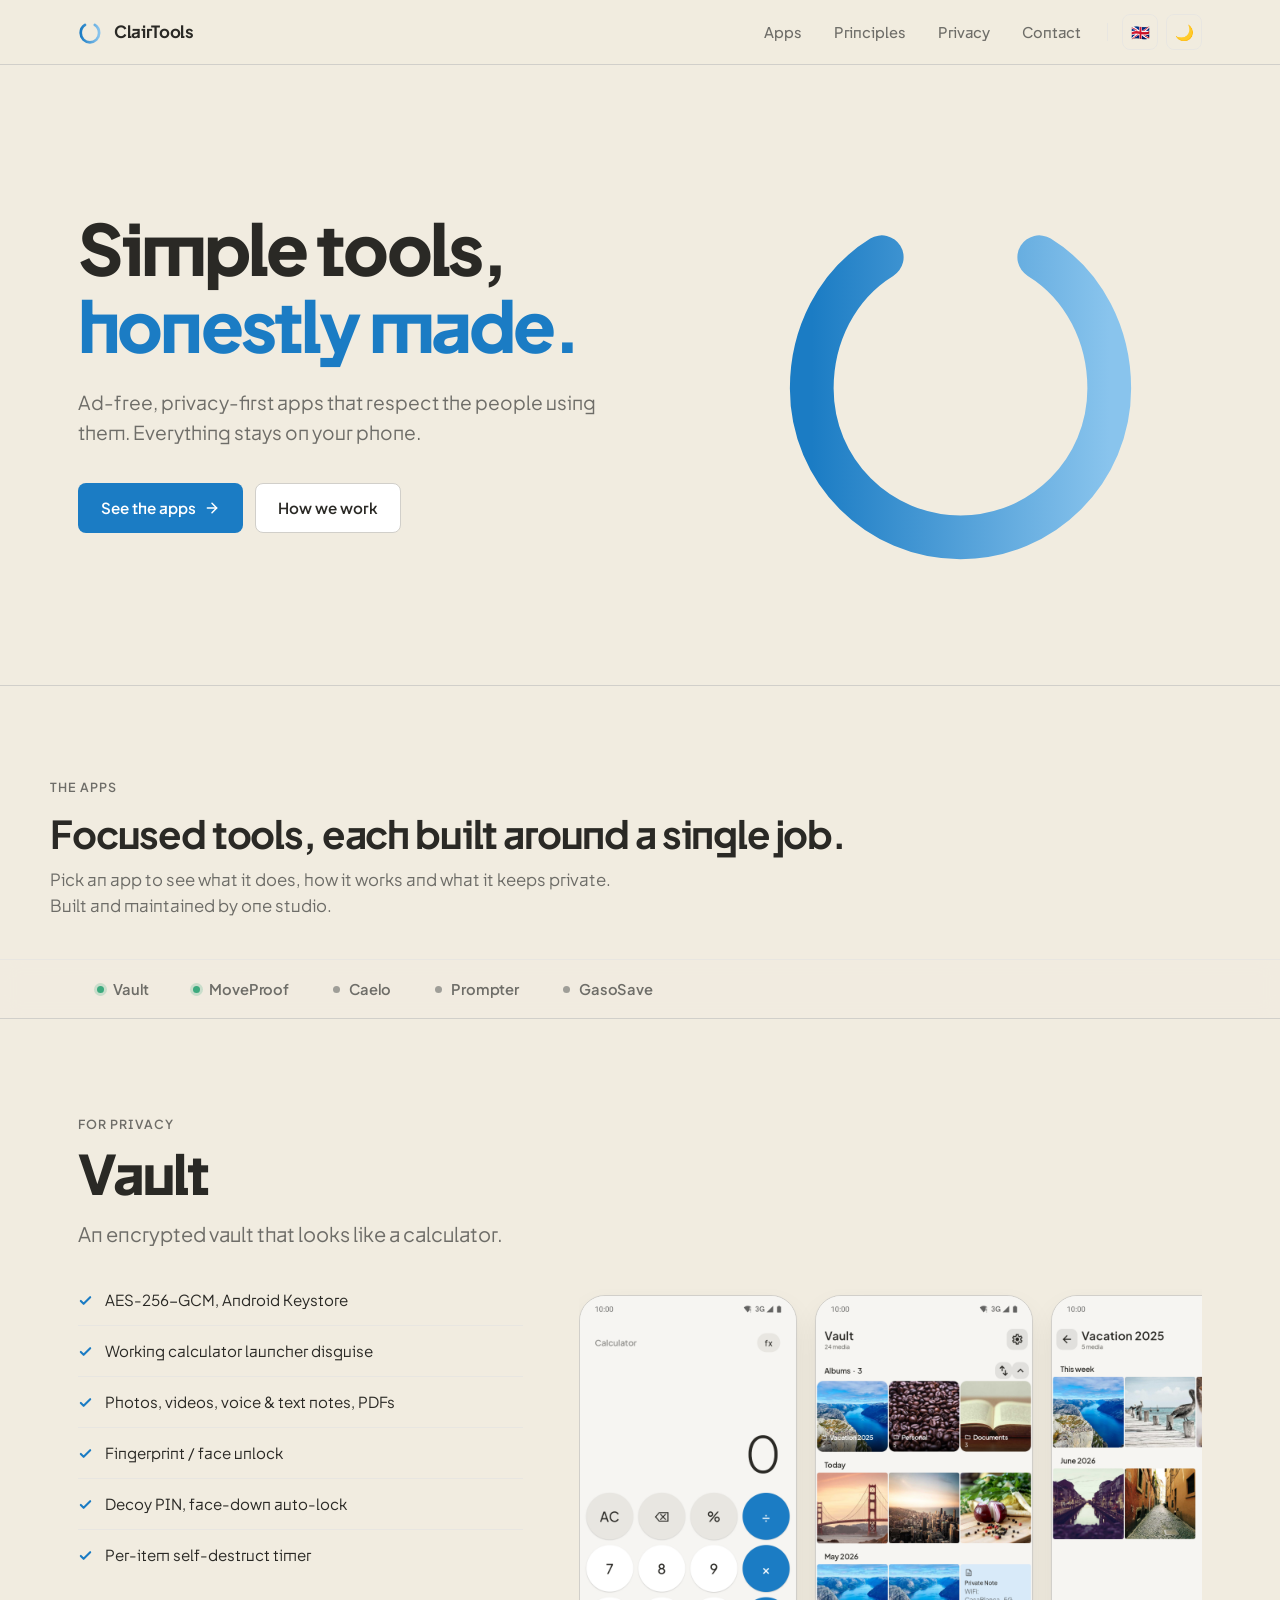
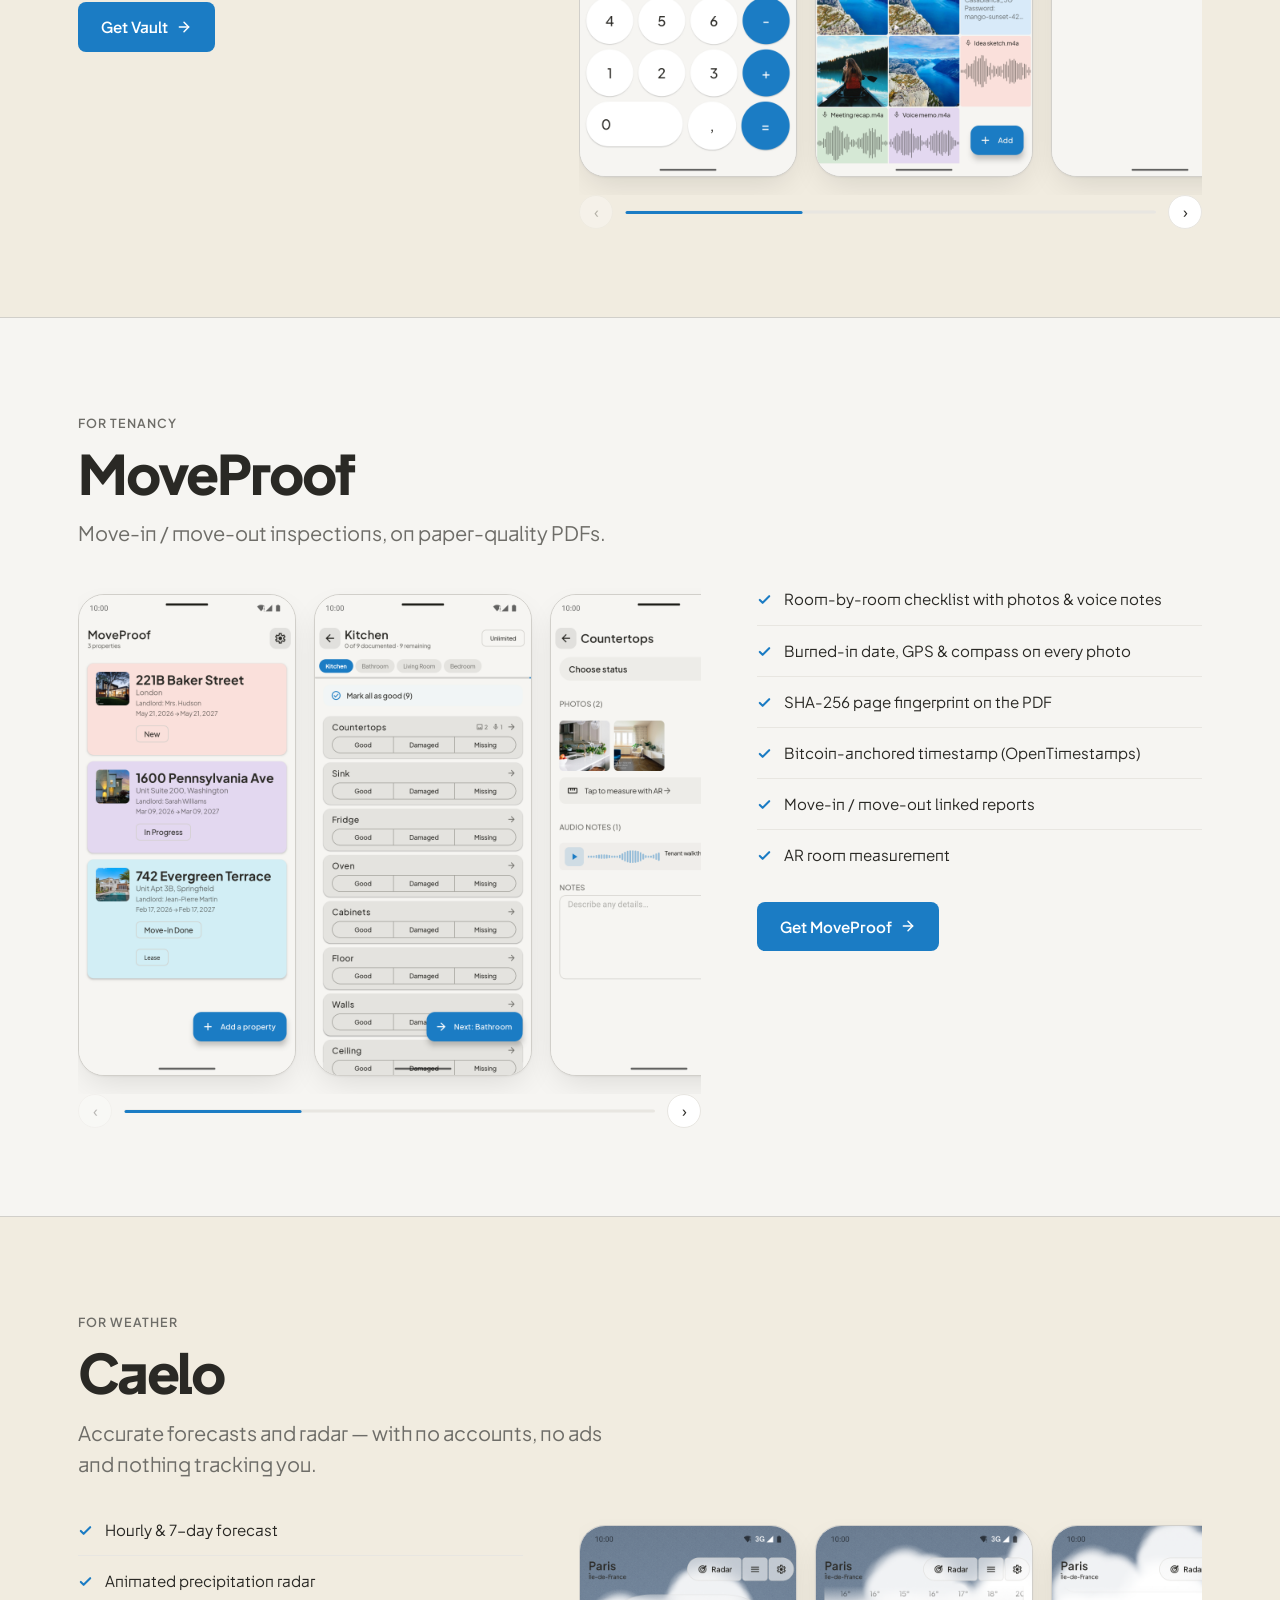
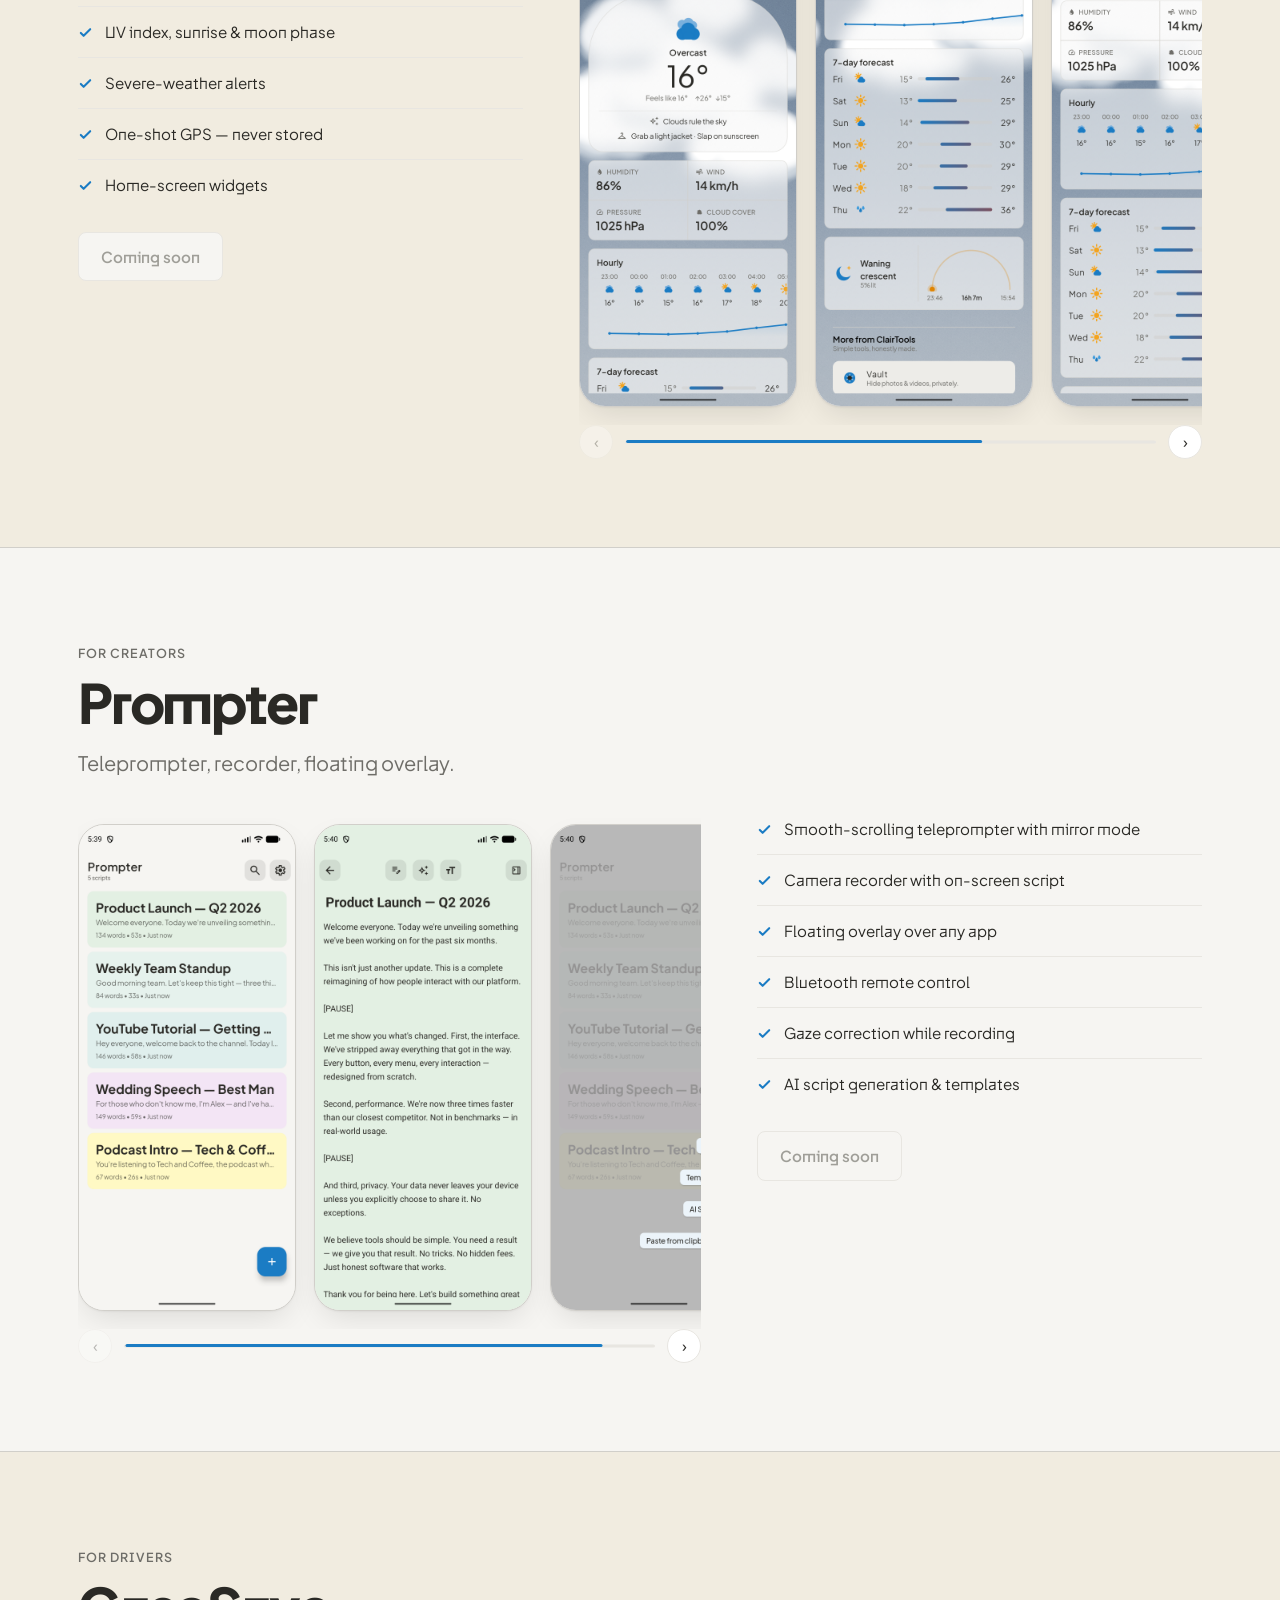
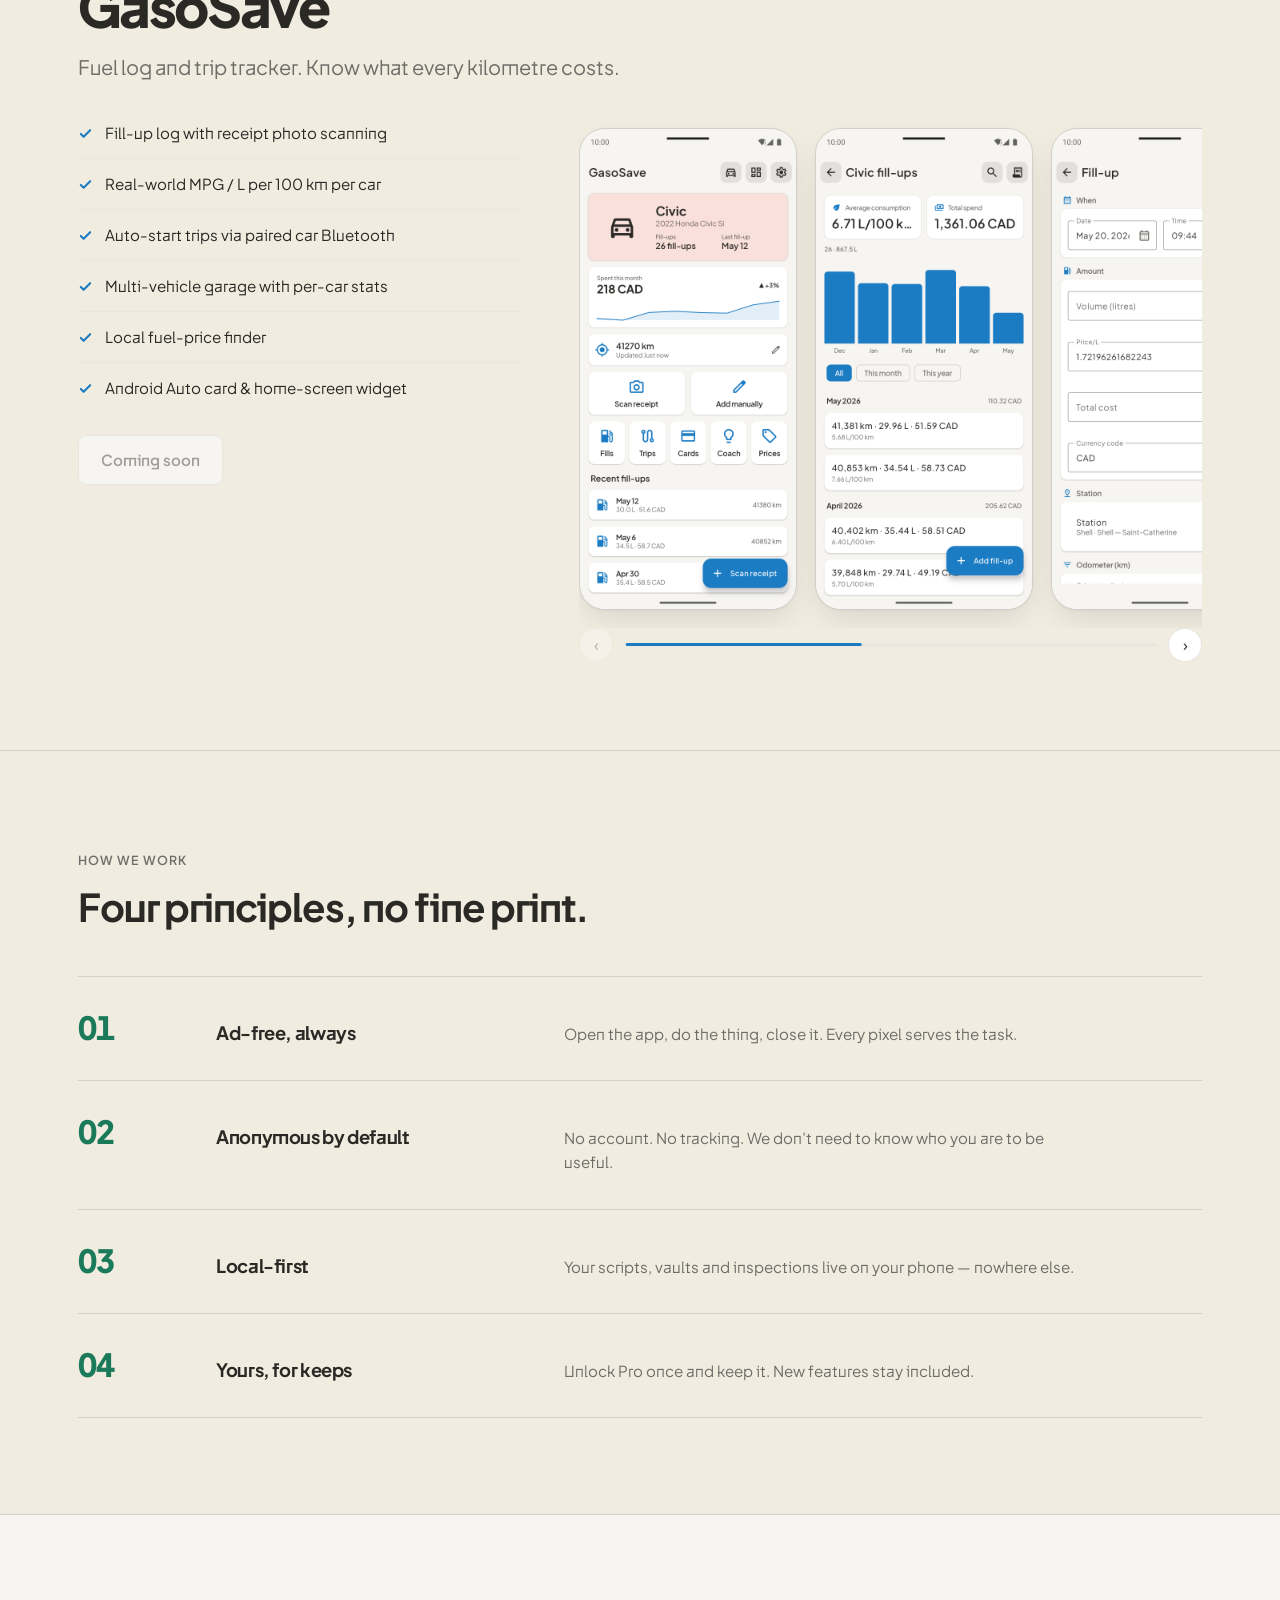
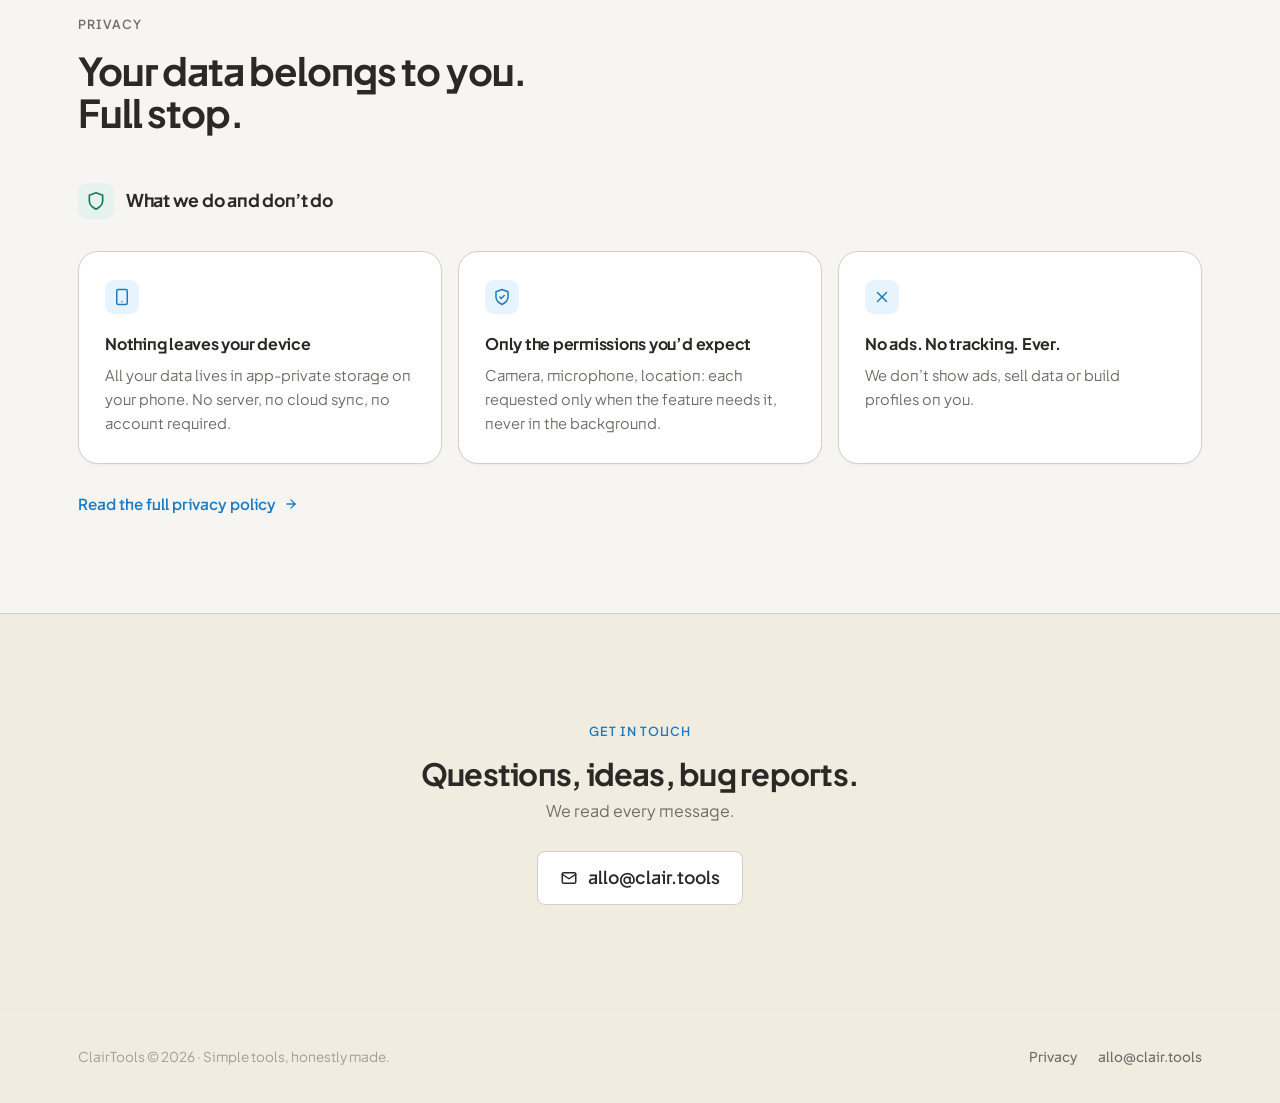
==== index.html @ 60550d70 "v2" ====
<!DOCTYPE html>
<html lang="en" data-lang="en">
<head>
    <meta charset="UTF-8">
    <meta name="viewport" content="width=device-width, initial-scale=1.0">
    <title>ClairTools — Simple tools, honestly made.</title>
    <meta name="description" content="ClairTools builds ad-free, privacy-first utility apps for Android. Simple tools, honestly made.">
    <meta property="og:title" content="ClairTools — Simple tools, honestly made.">
    <meta property="og:description" content="Ad-free Android tools built with trust. Your data stays yours.">
    <meta property="og:type" content="website">
    <meta property="og:url" content="https://clair.tools">
    <meta property="og:site_name" content="ClairTools">
    <meta property="og:locale" content="en">
    <meta property="og:locale:alternate" content="fr">
    <meta property="og:locale:alternate" content="es">
    <meta property="og:locale:alternate" content="pt">
    <meta property="og:image" content="https://clair.tools/img/og-cover.png">
    <meta property="og:image:width" content="1200">
    <meta property="og:image:height" content="630">
    <meta property="og:image:alt" content="ClairTools — Simple tools, honestly made.">
    <meta name="twitter:card" content="summary_large_image">
    <meta name="twitter:title" content="ClairTools — Simple tools, honestly made.">
    <meta name="twitter:description" content="Ad-free, privacy-first Android apps. Everything stays on your phone.">
    <meta name="twitter:image" content="https://clair.tools/img/og-cover.png">
    <meta name="theme-color" content="#1B7CC4">
    <link rel="icon" type="image/svg+xml" href="data:image/svg+xml,%3Csvg xmlns='http://www.w3.org/2000/svg' viewBox='0 0 48 48'%3E%3Cdefs%3E%3ClinearGradient id='g' x1='5' y1='24' x2='39' y2='24' gradientUnits='userSpaceOnUse'%3E%3Cstop offset='0%25' stop-color='%231B7CC4'/%3E%3Cstop offset='100%25' stop-color='%2389C4ED'/%3E%3C/linearGradient%3E%3C/defs%3E%3Cpath d='M13 11C7.8 14.2 5 20 5 26c0 9.4 7.6 17 17 17s17-7.6 17-17c0-6-2.8-11.8-8-15' stroke='url(%23g)' stroke-width='5' stroke-linecap='round' fill='none'/%3E%3C/svg%3E">
    <link rel="canonical" href="https://clair.tools">

    <link rel="preconnect" href="https://fonts.googleapis.com">
    <link rel="preconnect" href="https://fonts.gstatic.com" crossorigin>
    <link href="https://fonts.googleapis.com/css2?family=Plus+Jakarta+Sans:wght@300;400;500;600;700;800&display=swap" rel="stylesheet">
    <link rel="stylesheet" href="v2.css">
</head>
<body>

<!-- ═══════════════════ NAV ═══════════════════ -->
<nav class="site-nav">
    <div class="nav-inner">
        <a href="/" class="nav-brand">
            <span class="brand-mark" aria-hidden="true">
                <svg viewBox="0 0 48 48" fill="none">
                    <defs>
                        <linearGradient id="navGrad" x1="5" y1="24" x2="39" y2="24" gradientUnits="userSpaceOnUse">
                            <stop offset="0%" stop-color="#1B7CC4"></stop>
                            <stop offset="100%" stop-color="#89C4ED"></stop>
                        </linearGradient>
                    </defs>
                    <path d="M13 11C7.8 14.2 5 20 5 26c0 9.4 7.6 17 17 17s17-7.6 17-17c0-6-2.8-11.8-8-15" stroke="url(#navGrad)" stroke-width="5" stroke-linecap="round"></path>
                </svg>
            </span>
            <span>ClairTools</span>
        </a>
        <div class="nav-links">
            <a href="#apps" class="nav-text-link">
                <span class="en">Apps</span><span class="fr">Apps</span><span class="es">Apps</span><span class="pt">Apps</span>
            </a>
            <a href="#trust" class="nav-text-link">
                <span class="en">Principles</span><span class="fr">Principes</span><span class="es">Principios</span><span class="pt">Princípios</span>
            </a>
            <a href="#data" class="nav-text-link">
                <span class="en">Privacy</span><span class="fr">Confidentialité</span><span class="es">Privacidad</span><span class="pt">Privacidade</span>
            </a>
            <a href="#contact" class="nav-text-link">
                <span class="en">Contact</span><span class="fr">Contact</span><span class="es">Contacto</span><span class="pt">Contato</span>
            </a>
            <span class="nav-divider" aria-hidden="true"></span>
            <div class="lang-dropdown" id="lang-dropdown">
                <button class="nav-btn" id="lang-btn" aria-label="Change language" title="Change language"></button>
                <div class="lang-menu" id="lang-menu">
                    <button data-lang-code="en">&#x1F1EC;&#x1F1E7;&nbsp;&nbsp;English</button>
                    <button data-lang-code="fr">&#x1F1EB;&#x1F1F7;&nbsp;&nbsp;Français</button>
                    <button data-lang-code="es">&#x1F1EA;&#x1F1F8;&nbsp;&nbsp;Español</button>
                    <button data-lang-code="pt">&#x1F1E7;&#x1F1F7;&nbsp;&nbsp;Português</button>
                </div>
            </div>
            <button class="nav-btn" id="theme-btn" aria-label="Toggle dark mode" title="Toggle theme"></button>
        </div>
    </div>
</nav>

<!-- ═══════════════════ HERO ═══════════════════ -->
<header class="hero" data-screen-label="Hero">
    <div class="container">
        <div class="hero-inner">
            <div class="hero-copy">
                <h1>
                    <span class="en">Simple tools,<br><span class="accent">honestly made.</span></span>
                    <span class="fr">Des outils simples,<br><span class="accent">honnêtement conçus.</span></span>
                    <span class="es">Herramientas simples,<br><span class="accent">hechas con honestidad.</span></span>
                    <span class="pt">Ferramentas simples,<br><span class="accent">feitas com honestidade.</span></span>
                </h1>
                <p class="hero-lede">
                    <span class="en">Ad-free, privacy-first apps that respect the people using them. Everything stays on your phone.</span>
                    <span class="fr">Des applis sans pub, respectueuses de la vie privée. Tout reste sur ton téléphone.</span>
                    <span class="es">Apps sin anuncios, centradas en la privacidad. Todo se queda en tu teléfono.</span>
                    <span class="pt">Apps sem anúncios e focados em privacidade. Tudo fica no seu celular.</span>
                </p>
                <div class="hero-actions">
                    <a href="#apps" class="btn btn-primary">
                        <span class="en">See the apps</span>
                        <span class="fr">Voir les apps</span>
                        <span class="es">Ver las apps</span>
                        <span class="pt">Ver os apps</span>
                        <svg viewBox="0 0 24 24" fill="none" stroke="currentColor" stroke-width="2.2" stroke-linecap="round" stroke-linejoin="round"><line x1="5" y1="12" x2="19" y2="12"></line><polyline points="12 5 19 12 12 19"></polyline></svg>
                    </a>
                    <a href="#trust" class="btn btn-secondary">
                        <span class="en">How we work</span>
                        <span class="fr">Comment on travaille</span>
                        <span class="es">Cómo trabajamos</span>
                        <span class="pt">Como trabalhamos</span>
                    </a>
                </div>
            </div>
            <div class="hero-arc" aria-hidden="true">
                <svg viewBox="0 0 48 48" fill="none">
                    <defs>
                        <linearGradient id="heroGrad" x1="5" y1="24" x2="39" y2="24" gradientUnits="userSpaceOnUse">
                            <stop offset="0%" stop-color="#1B7CC4"></stop>
                            <stop offset="100%" stop-color="#89C4ED"></stop>
                        </linearGradient>
                    </defs>
                    <path d="M13 11C7.8 14.2 5 20 5 26c0 9.4 7.6 17 17 17s17-7.6 17-17c0-6-2.8-11.8-8-15" stroke="url(#heroGrad)" stroke-width="5" stroke-linecap="round"></path>
                </svg>
            </div>
        </div>
    </div>
</header>

<!-- ═══════════════════ APPS ═══════════════════ -->
<section id="apps" data-screen-label="Apps">
    <div class="container apps-head">
        <span class="eyebrow">
            <span class="en">The apps</span><span class="fr">Les apps</span><span class="es">Las apps</span><span class="pt">Os apps</span>
        </span>
        <h2 class="section-title">
            <span class="en">Focused tools, each built around a single job.</span>
            <span class="fr">Des outils ciblés, chacun pensé pour une seule tâche.</span>
            <span class="es">Herramientas enfocadas, cada una pensada para una sola tarea.</span>
            <span class="pt">Ferramentas focadas, cada uma feita para uma única tarefa.</span>
        </h2>
        <p class="section-lede">
            <span class="en">Pick an app to see what it does, how it works and what it keeps private.<br>Built and maintained by one studio.</span>
            <span class="fr">Choisis une appli pour voir ce qu&rsquo;elle fait, comment elle fonctionne et ce qu&rsquo;elle garde privé.<br>Conçue et maintenue par un seul studio.</span>
            <span class="es">Elige una app para ver qué hace, cómo funciona y qué mantiene en privado.<br>Hecha y mantenida por un solo estudio.</span>
            <span class="pt">Escolha um app para ver o que faz, como funciona e o que mantém privado.<br>Feito e mantido por um único estúdio.</span>
        </p>
    </div>

    <!-- Sticky app dock -->
    <div class="app-dock-wrap">
        <div class="app-dock" role="tablist" aria-label="App catalogue">
            <button type="button" class="dock-pill" data-app="vault">
                <span class="dock-dot dock-dot--live" aria-hidden="true"></span>Vault
            </button>
            <button type="button" class="dock-pill" data-app="moveproof">
                <span class="dock-dot dock-dot--live" aria-hidden="true"></span>MoveProof
            </button>
            <button type="button" class="dock-pill" data-app="caelo">
                <span class="dock-dot dock-dot--soon" aria-hidden="true"></span>Caelo
            </button>
            <button type="button" class="dock-pill" data-app="prompter">
                <span class="dock-dot dock-dot--soon" aria-hidden="true"></span>Prompter
            </button>
            <button type="button" class="dock-pill" data-app="gasosave">
                <span class="dock-dot dock-dot--soon" aria-hidden="true"></span>GasoSave
            </button>
        </div>
    </div>

    <!-- ── 01 · Vault ─────────────────────────────────────────── -->
    <article class="chapter" data-app="vault" id="vault" data-screen-label="Vault">
        <div class="container chapter-inner">
            <div class="chapter-head">
                <span class="chapter-eyebrow">
                    <span class="en">For privacy</span><span class="fr">Pour la confidentialité</span><span class="es">Para la privacidad</span><span class="pt">Para a privacidade</span>
                </span>
            </div>
            <h3 class="chapter-name">Vault</h3>
            <p class="chapter-tagline">
                <span class="en">An encrypted vault that looks like a calculator.</span>
                <span class="fr">Un coffre chiffré qui ressemble à une calculatrice.</span>
                <span class="es">Una bóveda cifrada que parece una calculadora.</span>
                <span class="pt">Um cofre criptografado que parece uma calculadora.</span>
            </p>
            <div class="chapter-grid">
                <div class="chapter-info">
                    <ul class="app-features en-grid">
                        <li>AES-256-GCM, Android Keystore</li>
                        <li>Working calculator launcher disguise</li>
                        <li>Photos, videos, voice &amp; text notes, PDFs</li>
                        <li>Fingerprint / face unlock</li>
                        <li>Decoy PIN, face-down auto-lock</li>
                        <li>Per-item self-destruct timer</li>
                    </ul>
                    <ul class="app-features fr-grid">
                        <li>AES-256-GCM, Android Keystore</li>
                        <li>Déguisement calculatrice fonctionnelle</li>
                        <li>Photos, vidéos, notes vocales et texte, PDF</li>
                        <li>Déverrouillage empreinte / visage</li>
                        <li>Code PIN leurre, verrouillage face vers le bas</li>
                        <li>Minuterie d&rsquo;auto-destruction par fichier</li>
                    </ul>
                    <ul class="app-features es-grid">
                        <li>AES-256-GCM, Android Keystore</li>
                        <li>Disfraz de calculadora funcional</li>
                        <li>Fotos, vídeos, notas de voz y texto, PDFs</li>
                        <li>Desbloqueo huella / rostro</li>
                        <li>PIN señuelo, bloqueo boca abajo</li>
                        <li>Temporizador de autodestrucción por archivo</li>
                    </ul>
                    <ul class="app-features pt-grid">
                        <li>AES-256-GCM, Android Keystore</li>
                        <li>Disfarce de calculadora funcional</li>
                        <li>Fotos, vídeos, notas de voz e texto, PDFs</li>
                        <li>Desbloqueio digital / rosto</li>
                        <li>PIN falso, bloqueio ao virar o celular</li>
                        <li>Temporizador de autodestruição por arquivo</li>
                    </ul>
                    <div class="chapter-cta">
                        <a href="https://play.google.com/store/apps/details?id=com.clairtools.vault" class="btn btn-primary">
                            <span class="en">Get Vault</span>
                            <span class="fr">Télécharger Vault</span>
                            <span class="es">Descargar Vault</span>
                            <span class="pt">Baixar Vault</span>
                            <svg viewBox="0 0 24 24" fill="none" stroke="currentColor" stroke-width="2.2" stroke-linecap="round" stroke-linejoin="round"><line x1="5" y1="12" x2="19" y2="12"></line><polyline points="12 5 19 12 12 19"></polyline></svg>
                        </a>
                    </div>
                </div>
                <div class="chapter-media">
                    <div class="phone-carousel" aria-label="Vault screenshots">
                        <div class="phone-frame">
                            <img class="screenshot-light" src="img/vault-light.png" alt="Vault calculator disguise" loading="lazy">
                            <img class="screenshot-dark" src="img/vault-dark.png" alt="Vault calculator disguise" loading="lazy">
                        </div>
                        <div class="phone-frame">
                            <img class="screenshot-light" src="img/vault-2-light.png" alt="Encrypted vault home" loading="lazy">
                            <img class="screenshot-dark" src="img/vault-2-dark.png" alt="Encrypted vault home" loading="lazy">
                        </div>
                        <div class="phone-frame">
                            <img class="screenshot-light" src="img/vault-3-light.png" alt="Albums" loading="lazy">
                            <img class="screenshot-dark" src="img/vault-3-dark.png" alt="Albums" loading="lazy">
                        </div>
                        <div class="phone-frame">
                            <img class="screenshot-light" src="img/vault-4-light.png" alt="Encrypted photo viewer" loading="lazy">
                            <img class="screenshot-dark" src="img/vault-4-dark.png" alt="Encrypted photo viewer" loading="lazy">
                        </div>
                        <div class="phone-frame">
                            <img class="screenshot-light" src="img/vault-5-light.png" alt="Encrypted private note" loading="lazy">
                            <img class="screenshot-dark" src="img/vault-5-dark.png" alt="Encrypted private note" loading="lazy">
                        </div>
                        <div class="phone-frame">
                            <img class="screenshot-light" src="img/vault-6-light.png" alt="Annotate inside the vault" loading="lazy">
                            <img class="screenshot-dark" src="img/vault-6-dark.png" alt="Annotate inside the vault" loading="lazy">
                        </div>
                        <div class="phone-frame">
                            <img class="screenshot-light" src="img/vault-7-light.png" alt="Voice note recorder" loading="lazy">
                            <img class="screenshot-dark" src="img/vault-7-dark.png" alt="Voice note recorder" loading="lazy">
                        </div>
                        <div class="phone-frame">
                            <img class="screenshot-light" src="img/vault-8-light.png" alt="Self-destruct timer" loading="lazy">
                            <img class="screenshot-dark" src="img/vault-8-dark.png" alt="Self-destruct timer" loading="lazy">
                        </div>
                    </div>
                    <div class="carousel-controls">
                        <button class="carousel-btn" data-carousel-prev aria-label="Previous screenshots">&#x2039;</button>
                        <div class="carousel-progress" aria-label="Scroll screenshots"><div class="carousel-progress-fill"></div></div>
                        <button class="carousel-btn" data-carousel-next aria-label="Next screenshots">&#x203A;</button>
                    </div>
                </div>
            </div>
        </div>
    </article>

    <!-- ── 02 · MoveProof ─────────────────────────────────────── -->
    <article class="chapter" data-app="moveproof" id="moveproof" data-screen-label="MoveProof">
        <div class="container chapter-inner">
            <div class="chapter-head">
                <span class="chapter-eyebrow">
                    <span class="en">For tenancy</span><span class="fr">Pour la location</span><span class="es">Para alquileres</span><span class="pt">Para locações</span>
                </span>
            </div>
            <h3 class="chapter-name">MoveProof</h3>
            <p class="chapter-tagline">
                <span class="en">Move-in / move-out inspections, on paper-quality PDFs.</span>
                <span class="fr">États des lieux d&rsquo;entrée et de sortie, en PDF.</span>
                <span class="es">Inspecciones de entrada y salida, en PDF.</span>
                <span class="pt">Vistorias de entrada e saída, em PDF.</span>
            </p>
            <div class="chapter-grid">
                <div class="chapter-info">
                    <ul class="app-features en-grid">
                        <li>Room-by-room checklist with photos &amp; voice notes</li>
                        <li>Burned-in date, GPS &amp; compass on every photo</li>
                        <li>SHA-256 page fingerprint on the PDF</li>
                        <li>Bitcoin-anchored timestamp (OpenTimestamps)</li>
                        <li>Move-in / move-out linked reports</li>
                        <li>AR room measurement</li>
                    </ul>
                    <ul class="app-features fr-grid">
                        <li>Checklist pièce par pièce avec photos et notes vocales</li>
                        <li>Date, GPS et boussole incrustés sur chaque photo</li>
                        <li>Empreinte SHA-256 sur chaque page du PDF</li>
                        <li>Horodatage ancré sur Bitcoin (OpenTimestamps)</li>
                        <li>Rapports d&rsquo;entrée et de sortie liés</li>
                        <li>Mesure de pièce en réalité augmentée</li>
                    </ul>
                    <ul class="app-features es-grid">
                        <li>Lista habitación por habitación con fotos y voz</li>
                        <li>Fecha, GPS y brújula incrustados en cada foto</li>
                        <li>Huella SHA-256 en cada página del PDF</li>
                        <li>Sello de tiempo en Bitcoin (OpenTimestamps)</li>
                        <li>Informes de entrada y salida vinculados</li>
                        <li>Medición con realidad aumentada</li>
                    </ul>
                    <ul class="app-features pt-grid">
                        <li>Checklist cômodo por cômodo com fotos e voz</li>
                        <li>Data, GPS e bússola gravados em cada foto</li>
                        <li>Impressão SHA-256 em cada página do PDF</li>
                        <li>Carimbo de tempo em Bitcoin (OpenTimestamps)</li>
                        <li>Relatórios de entrada e saída vinculados</li>
                        <li>Medição com realidade aumentada</li>
                    </ul>
                    <div class="chapter-cta">
                        <a href="https://play.google.com/store/apps/details?id=com.clairtools.moveproof" class="btn btn-primary">
                            <span class="en">Get MoveProof</span>
                            <span class="fr">Télécharger MoveProof</span>
                            <span class="es">Descargar MoveProof</span>
                            <span class="pt">Baixar MoveProof</span>
                            <svg viewBox="0 0 24 24" fill="none" stroke="currentColor" stroke-width="2.2" stroke-linecap="round" stroke-linejoin="round"><line x1="5" y1="12" x2="19" y2="12"></line><polyline points="12 5 19 12 12 19"></polyline></svg>
                        </a>
                    </div>
                </div>
                <div class="chapter-media">
                    <div class="phone-carousel" aria-label="MoveProof screenshots">
                        <div class="phone-frame">
                            <img class="screenshot-light" src="img/moveproof-light.png" alt="MoveProof property list" loading="lazy">
                            <img class="screenshot-dark" src="img/moveproof-dark.png" alt="MoveProof property list" loading="lazy">
                        </div>
                        <div class="phone-frame">
                            <img class="screenshot-light" src="img/moveproof-2-light.png" alt="Inspection flow" loading="lazy">
                            <img class="screenshot-dark" src="img/moveproof-2-dark.png" alt="Inspection flow" loading="lazy">
                        </div>
                        <div class="phone-frame">
                            <img class="screenshot-light" src="img/moveproof-3-light.png" alt="Item detail" loading="lazy">
                            <img class="screenshot-dark" src="img/moveproof-3-dark.png" alt="Item detail" loading="lazy">
                        </div>
                        <div class="phone-frame">
                            <img class="screenshot-light" src="img/moveproof-4-light.png" alt="Timestamped camera capture" loading="lazy">
                            <img class="screenshot-dark" src="img/moveproof-4-dark.png" alt="Timestamped camera capture" loading="lazy">
                        </div>
                        <div class="phone-frame">
                            <img class="screenshot-light" src="img/moveproof-5-light.png" alt="Key handover" loading="lazy">
                            <img class="screenshot-dark" src="img/moveproof-5-dark.png" alt="Key handover" loading="lazy">
                        </div>
                        <div class="phone-frame">
                            <img class="screenshot-light" src="img/moveproof-6-light.png" alt="Annotate photo" loading="lazy">
                            <img class="screenshot-dark" src="img/moveproof-6-dark.png" alt="Annotate photo" loading="lazy">
                        </div>
                        <div class="phone-frame">
                            <img class="screenshot-light" src="img/moveproof-7-light.png" alt="Signature pad" loading="lazy">
                            <img class="screenshot-dark" src="img/moveproof-7-dark.png" alt="Signature pad" loading="lazy">
                        </div>
                        <div class="phone-frame">
                            <img class="screenshot-light" src="img/moveproof-8-light.png" alt="Signed report" loading="lazy">
                            <img class="screenshot-dark" src="img/moveproof-8-dark.png" alt="Signed report" loading="lazy">
                        </div>
                    </div>
                    <div class="carousel-controls">
                        <button class="carousel-btn" data-carousel-prev aria-label="Previous screenshots">&#x2039;</button>
                        <div class="carousel-progress" aria-label="Scroll screenshots"><div class="carousel-progress-fill"></div></div>
                        <button class="carousel-btn" data-carousel-next aria-label="Next screenshots">&#x203A;</button>
                    </div>
                </div>
            </div>
        </div>
    </article>

    <!-- ── 03 · Caelo ─────────────────────────────────────────── -->
    <article class="chapter" data-app="caelo" id="caelo" data-screen-label="Caelo">
        <div class="container chapter-inner">
            <div class="chapter-head">
                <span class="chapter-eyebrow">
                    <span class="en">For weather</span><span class="fr">Pour la météo</span><span class="es">Para el tiempo</span><span class="pt">Para o tempo</span>
                </span>
            </div>
            <h3 class="chapter-name">Caelo</h3>
            <p class="chapter-tagline">
                <span class="en">Accurate forecasts and radar &mdash; with no accounts, no ads and nothing tracking you.</span>
                <span class="fr">Prévisions précises et radar &mdash; sans compte, sans pub et sans pistage.</span>
                <span class="es">Pronósticos precisos y radar &mdash; sin cuentas, sin anuncios y sin rastreo.</span>
                <span class="pt">Previsões precisas e radar &mdash; sem contas, sem anúncios e sem rastreio.</span>
            </p>
            <div class="chapter-grid">
                <div class="chapter-info">
                    <ul class="app-features en-grid">
                        <li>Hourly &amp; 7-day forecast</li>
                        <li>Animated precipitation radar</li>
                        <li>UV index, sunrise &amp; moon phase</li>
                        <li>Severe-weather alerts</li>
                        <li>One-shot GPS &mdash; never stored</li>
                        <li>Home-screen widgets</li>
                    </ul>
                    <ul class="app-features fr-grid">
                        <li>Prévisions horaires et 7 jours</li>
                        <li>Radar de précipitations animé</li>
                        <li>Indice UV, lever du soleil et phase lunaire</li>
                        <li>Alertes météo</li>
                        <li>GPS ponctuel &mdash; jamais stocké</li>
                        <li>Widgets d&rsquo;écran d&rsquo;accueil</li>
                    </ul>
                    <ul class="app-features es-grid">
                        <li>Pronóstico por hora y de 7 días</li>
                        <li>Radar de precipitación animado</li>
                        <li>Índice UV, amanecer y fase lunar</li>
                        <li>Alertas meteorológicas</li>
                        <li>GPS puntual &mdash; nunca almacenado</li>
                        <li>Widgets de pantalla de inicio</li>
                    </ul>
                    <ul class="app-features pt-grid">
                        <li>Previsão por hora e de 7 dias</li>
                        <li>Radar de precipitação animado</li>
                        <li>Índice UV, nascer do sol e fase da lua</li>
                        <li>Alertas meteorológicos</li>
                        <li>GPS pontual &mdash; nunca armazenado</li>
                        <li>Widgets na tela inicial</li>
                    </ul>
                    <div class="chapter-cta">
                        <span class="btn btn-disabled" aria-disabled="true">
                            <span class="en">Coming soon</span>
                            <span class="fr">Bientôt disponible</span>
                            <span class="es">Próximamente</span>
                            <span class="pt">Em breve</span>
                        </span>
                    </div>
                </div>
                <div class="chapter-media">
                    <div class="phone-carousel" aria-label="Caelo screenshots">
                        <div class="phone-frame">
                            <img class="screenshot-light" src="img/caelo-light.png" alt="Caelo home and current conditions" loading="lazy">
                            <img class="screenshot-dark" src="img/caelo-dark.png" alt="Caelo home and current conditions" loading="lazy">
                        </div>
                        <div class="phone-frame">
                            <img class="screenshot-light" src="img/caelo-2-light.png" alt="Caelo 7-day forecast" loading="lazy">
                            <img class="screenshot-dark" src="img/caelo-2-dark.png" alt="Caelo 7-day forecast" loading="lazy">
                        </div>
                        <div class="phone-frame">
                            <img class="screenshot-light" src="img/caelo-3-light.png" alt="Caelo conditions and hourly forecast" loading="lazy">
                            <img class="screenshot-dark" src="img/caelo-3-dark.png" alt="Caelo conditions and hourly forecast" loading="lazy">
                        </div>
                        <div class="phone-frame">
                            <img class="screenshot-light" src="img/caelo-4-light.png" alt="Caelo units and one-purchase Pro" loading="lazy">
                            <img class="screenshot-dark" src="img/caelo-4-dark.png" alt="Caelo units and one-purchase Pro" loading="lazy">
                        </div>
                    </div>
                    <div class="carousel-controls">
                        <button class="carousel-btn" data-carousel-prev aria-label="Previous screenshots">&#x2039;</button>
                        <div class="carousel-progress" aria-label="Scroll screenshots"><div class="carousel-progress-fill"></div></div>
                        <button class="carousel-btn" data-carousel-next aria-label="Next screenshots">&#x203A;</button>
                    </div>
                </div>
            </div>
        </div>
    </article>

    <!-- ── 04 · Prompter ──────────────────────────────────────── -->
    <article class="chapter" data-app="prompter" id="prompter" data-screen-label="Prompter">
        <div class="container chapter-inner">
            <div class="chapter-head">
                <span class="chapter-eyebrow">
                    <span class="en">For creators</span><span class="fr">Pour les créateurs</span><span class="es">Para creadores</span><span class="pt">Para criadores</span>
                </span>
            </div>
            <h3 class="chapter-name">Prompter</h3>
            <p class="chapter-tagline">
                <span class="en">Teleprompter, recorder, floating overlay.</span>
                <span class="fr">Téléprompteur, enregistreur, overlay flottant.</span>
                <span class="es">Teleprompter, grabadora, overlay flotante.</span>
                <span class="pt">Teleprompter, gravador, overlay flutuante.</span>
            </p>
            <div class="chapter-grid">
                <div class="chapter-info">
                    <ul class="app-features en-grid">
                        <li>Smooth-scrolling teleprompter with mirror mode</li>
                        <li>Camera recorder with on-screen script</li>
                        <li>Floating overlay over any app</li>
                        <li>Bluetooth remote control</li>
                        <li>Gaze correction while recording</li>
                        <li>AI script generation &amp; templates</li>
                    </ul>
                    <ul class="app-features fr-grid">
                        <li>Téléprompteur fluide avec mode miroir</li>
                        <li>Enregistreur caméra avec texte à l&rsquo;écran</li>
                        <li>Overlay flottant par-dessus n&rsquo;importe quelle app</li>
                        <li>Télécommande Bluetooth</li>
                        <li>Correction du regard pendant l&rsquo;enregistrement</li>
                        <li>Génération de scripts IA et modèles</li>
                    </ul>
                    <ul class="app-features es-grid">
                        <li>Teleprompter fluido con modo espejo</li>
                        <li>Grabadora con guión en pantalla</li>
                        <li>Overlay flotante sobre cualquier app</li>
                        <li>Mando a distancia Bluetooth</li>
                        <li>Corrección de mirada al grabar</li>
                        <li>Generación de guiones con IA y plantillas</li>
                    </ul>
                    <ul class="app-features pt-grid">
                        <li>Teleprompter com rolagem suave e modo espelho</li>
                        <li>Gravador com roteiro na tela</li>
                        <li>Overlay flutuante sobre qualquer app</li>
                        <li>Controle remoto Bluetooth</li>
                        <li>Correção de olhar durante a gravação</li>
                        <li>Geração de roteiros com IA e modelos</li>
                    </ul>
                    <div class="chapter-cta">
                        <span class="btn btn-disabled" aria-disabled="true">
                            <span class="en">Coming soon</span>
                            <span class="fr">Bientôt disponible</span>
                            <span class="es">Próximamente</span>
                            <span class="pt">Em breve</span>
                        </span>
                    </div>
                </div>
                <div class="chapter-media">
                    <div class="phone-carousel" aria-label="Prompter screenshots">
                        <div class="phone-frame">
                            <img class="screenshot-light" src="img/prompter-light.png" alt="Prompter script list" loading="lazy">
                            <img class="screenshot-dark" src="img/prompter-dark.png" alt="Prompter script list" loading="lazy">
                        </div>
                        <div class="phone-frame">
                            <img class="screenshot-light" src="img/prompter-2-light.png" alt="Prompter teleprompter view" loading="lazy">
                            <img class="screenshot-dark" src="img/prompter-2-dark.png" alt="Prompter teleprompter view" loading="lazy">
                        </div>
                        <div class="phone-frame">
                            <img class="screenshot-light" src="img/prompter-3-light.png" alt="Prompter new script menu" loading="lazy">
                            <img class="screenshot-dark" src="img/prompter-3-dark.png" alt="Prompter new script menu" loading="lazy">
                        </div>
                    </div>
                    <div class="carousel-controls">
                        <button class="carousel-btn" data-carousel-prev aria-label="Previous screenshots">&#x2039;</button>
                        <div class="carousel-progress" aria-label="Scroll screenshots"><div class="carousel-progress-fill"></div></div>
                        <button class="carousel-btn" data-carousel-next aria-label="Next screenshots">&#x203A;</button>
                    </div>
                </div>
            </div>
        </div>
    </article>

    <!-- ── 05 · GasoSave ──────────────────────────────────────── -->
    <article class="chapter" data-app="gasosave" id="gasosave" data-screen-label="GasoSave">
        <div class="container chapter-inner">
            <div class="chapter-head">
                <span class="chapter-eyebrow">
                    <span class="en">For drivers</span><span class="fr">Pour les conducteurs</span><span class="es">Para conductores</span><span class="pt">Para motoristas</span>
                </span>
            </div>
            <h3 class="chapter-name">GasoSave</h3>
            <p class="chapter-tagline">
                <span class="en">Fuel log and trip tracker. Know what every kilometre costs.</span>
                <span class="fr">Journal de carburant et suivi de trajets. Sache ce que coûte chaque kilomètre.</span>
                <span class="es">Registro de combustible y seguimiento de viajes. Sabe lo que cuesta cada kilómetro.</span>
                <span class="pt">Registro de combustível e rastreio de viagens. Saiba quanto custa cada quilômetro.</span>
            </p>
            <div class="chapter-grid">
                <div class="chapter-info">
                    <ul class="app-features en-grid">
                        <li>Fill-up log with receipt photo scanning</li>
                        <li>Real-world MPG / L per 100&nbsp;km per car</li>
                        <li>Auto-start trips via paired car Bluetooth</li>
                        <li>Multi-vehicle garage with per-car stats</li>
                        <li>Local fuel-price finder</li>
                        <li>Android Auto card &amp; home-screen widget</li>
                    </ul>
                    <ul class="app-features fr-grid">
                        <li>Journal de pleins avec scan du ticket</li>
                        <li>Consommation L/100&nbsp;km réelle par voiture</li>
                        <li>Trajets démarrés via le Bluetooth de la voiture</li>
                        <li>Garage multi-véhicules avec stats par voiture</li>
                        <li>Comparateur de prix du carburant local</li>
                        <li>Carte Android Auto et widget d&rsquo;accueil</li>
                    </ul>
                    <ul class="app-features es-grid">
                        <li>Registro de repostajes con escaneo de ticket</li>
                        <li>Consumo real L/100&nbsp;km por coche</li>
                        <li>Viajes auto-iniciados por Bluetooth del coche</li>
                        <li>Garaje multi-vehículo con estadísticas por coche</li>
                        <li>Buscador de precios de combustible local</li>
                        <li>Tarjeta Android Auto y widget de inicio</li>
                    </ul>
                    <ul class="app-features pt-grid">
                        <li>Registro de abastecimentos com leitura do cupom</li>
                        <li>Consumo real km/L por carro</li>
                        <li>Viagens iniciadas pelo Bluetooth do carro</li>
                        <li>Garagem multi-veículo com estatísticas por carro</li>
                        <li>Localizador de preços de combustível</li>
                        <li>Cartão Android Auto e widget na tela inicial</li>
                    </ul>
                    <div class="chapter-cta">
                        <span class="btn btn-disabled" aria-disabled="true">
                            <span class="en">Coming soon</span>
                            <span class="fr">Bientôt disponible</span>
                            <span class="es">Próximamente</span>
                            <span class="pt">Em breve</span>
                        </span>
                    </div>
                </div>
                <div class="chapter-media">
                    <div class="phone-carousel" aria-label="GasoSave screenshots">
                        <div class="phone-frame">
                            <img class="screenshot-light" src="img/gasosave-light.png" alt="My car" loading="lazy">
                            <img class="screenshot-dark" src="img/gasosave-dark.png" alt="My car" loading="lazy">
                        </div>
                        <div class="phone-frame">
                            <img class="screenshot-light" src="img/gasosave-2-light.png" alt="Fill-up list" loading="lazy">
                            <img class="screenshot-dark" src="img/gasosave-2-dark.png" alt="Fill-up list" loading="lazy">
                        </div>
                        <div class="phone-frame">
                            <img class="screenshot-light" src="img/gasosave-3-light.png" alt="Fill-up editor" loading="lazy">
                            <img class="screenshot-dark" src="img/gasosave-3-dark.png" alt="Fill-up editor" loading="lazy">
                        </div>
                        <div class="phone-frame">
                            <img class="screenshot-light" src="img/gasosave-4-light.png" alt="Dashboard" loading="lazy">
                            <img class="screenshot-dark" src="img/gasosave-4-dark.png" alt="Dashboard" loading="lazy">
                        </div>
                        <div class="phone-frame">
                            <img class="screenshot-light" src="img/gasosave-5-light.png" alt="Trips list" loading="lazy">
                            <img class="screenshot-dark" src="img/gasosave-5-dark.png" alt="Trips list" loading="lazy">
                        </div>
                        <div class="phone-frame">
                            <img class="screenshot-light" src="img/gasosave-6-light.png" alt="Fuel price finder" loading="lazy">
                            <img class="screenshot-dark" src="img/gasosave-6-dark.png" alt="Fuel price finder" loading="lazy">
                        </div>
                    </div>
                    <div class="carousel-controls">
                        <button class="carousel-btn" data-carousel-prev aria-label="Previous screenshots">&#x2039;</button>
                        <div class="carousel-progress" aria-label="Scroll screenshots"><div class="carousel-progress-fill"></div></div>
                        <button class="carousel-btn" data-carousel-next aria-label="Next screenshots">&#x203A;</button>
                    </div>
                </div>
            </div>
        </div>
    </article>
</section>

<!-- ═══════════════════ TRUST ═══════════════════ -->
<section class="trust" id="trust" data-screen-label="Principles">
    <div class="container">
        <div class="section-head">
            <span class="eyebrow">
                <span class="en">How we work</span>
                <span class="fr">Notre façon de faire</span>
                <span class="es">Así trabajamos</span>
                <span class="pt">Como trabalhamos</span>
            </span>
            <h2 class="section-title">
                <span class="en">Four principles, no fine print.</span>
                <span class="fr">Quatre principes, sans clauses cachées.</span>
                <span class="es">Cuatro principios, sin letra pequeña.</span>
                <span class="pt">Quatro princípios, sem letras miúdas.</span>
            </h2>
        </div>

        <div class="trust-ledger">
            <div class="trust-row">
                <span class="trust-row-num" aria-hidden="true">01</span>
                <h3>
                    <span class="en">Ad-free, always</span>
                    <span class="fr">Sans pub, toujours</span>
                    <span class="es">Sin anuncios, siempre</span>
                    <span class="pt">Sem anúncios, sempre</span>
                </h3>
                <p>
                    <span class="en">Open the app, do the thing, close it. Every pixel serves the task.</span>
                    <span class="fr">Ouvre l&rsquo;appli, fais ta tâche, ferme-la. Chaque pixel sert l&rsquo;essentiel.</span>
                    <span class="es">Abre la app, haz lo tuyo, ciérrala. Cada píxel sirve a la tarea.</span>
                    <span class="pt">Abra o app, faça o que veio fazer, feche. Cada pixel serve à tarefa.</span>
                </p>
            </div>
            <div class="trust-row">
                <span class="trust-row-num" aria-hidden="true">02</span>
                <h3>
                    <span class="en">Anonymous by default</span>
                    <span class="fr">Anonyme par défaut</span>
                    <span class="es">Anónimo por defecto</span>
                    <span class="pt">Anônimo por padrão</span>
                </h3>
                <p>
                    <span class="en">No account. No tracking. We don&rsquo;t need to know who you are to be useful.</span>
                    <span class="fr">Pas de compte. Pas de pistage. Pas besoin de savoir qui tu es pour être utile.</span>
                    <span class="es">Sin cuenta. Sin rastreo. No necesitamos saber quién eres para serte útil.</span>
                    <span class="pt">Sem conta. Sem rastreio. Não precisamos saber quem você é para ser útil.</span>
                </p>
            </div>
            <div class="trust-row">
                <span class="trust-row-num" aria-hidden="true">03</span>
                <h3>
                    <span class="en">Local-first</span>
                    <span class="fr">Local d&rsquo;abord</span>
                    <span class="es">Local primero</span>
                    <span class="pt">Local primeiro</span>
                </h3>
                <p>
                    <span class="en">Your scripts, vaults and inspections live on your phone &mdash; nowhere else.</span>
                    <span class="fr">Tes scripts, coffres et inspections vivent sur ton téléphone &mdash; nulle part ailleurs.</span>
                    <span class="es">Tus guiones, bóvedas e inspecciones viven en tu teléfono &mdash; en ningún otro lugar.</span>
                    <span class="pt">Seus roteiros, cofres e vistorias vivem no seu celular &mdash; em mais nenhum lugar.</span>
                </p>
            </div>
            <div class="trust-row">
                <span class="trust-row-num" aria-hidden="true">04</span>
                <h3>
                    <span class="en">Yours, for keeps</span>
                    <span class="fr">À toi, pour de bon</span>
                    <span class="es">Tuyo, para siempre</span>
                    <span class="pt">Seu, para sempre</span>
                </h3>
                <p>
                    <span class="en">Unlock Pro once and keep it. New features stay included.</span>
                    <span class="fr">Débloque Pro une fois, garde-le. Les nouvelles fonctions restent incluses.</span>
                    <span class="es">Desbloquea Pro una vez y quédatelo. Las nuevas funciones siguen incluidas.</span>
                    <span class="pt">Libere o Pro uma vez e fique com ele. Os novos recursos continuam incluídos.</span>
                </p>
            </div>
        </div>
    </div>
</section>

<!-- ═══════════════════ DATA / PRIVACY ═══════════════════ -->
<section class="data-section" id="data" data-screen-label="Privacy">
    <div class="container">
        <div class="section-head">
            <span class="eyebrow">
                <span class="en">Privacy</span>
                <span class="fr">Confidentialité</span>
                <span class="es">Privacidad</span>
                <span class="pt">Privacidade</span>
            </span>
            <h2 class="section-title">
                <span class="en">Your data belongs to you.<br>Full stop.</span>
                <span class="fr">Tes données t&rsquo;appartiennent.<br>Point final.</span>
                <span class="es">Tus datos son tuyos.<br>Sin más.</span>
                <span class="pt">Seus dados são seus.<br>Ponto final.</span>
            </h2>
        </div>

        <div class="privacy-heading-row">
            <span class="privacy-shield" aria-hidden="true">
                <svg width="20" height="20" viewBox="0 0 24 24" fill="none" stroke="currentColor" stroke-width="2" stroke-linecap="round" stroke-linejoin="round"><path d="M12 22s8-4 8-10V5l-8-3-8 3v7c0 6 8 10 8 10z"></path></svg>
            </span>
            <h3 class="privacy-heading">
                <span class="en">What we do and don&rsquo;t do</span>
                <span class="fr">Ce qu&rsquo;on fait et ce qu&rsquo;on ne fait pas</span>
                <span class="es">Lo que hacemos y no hacemos</span>
                <span class="pt">O que fazemos e o que não fazemos</span>
            </h3>
        </div>

        <div class="privacy-facts">
            <div class="privacy-fact">
                <span class="privacy-fact-icon" aria-hidden="true">
                    <svg width="18" height="18" viewBox="0 0 24 24" fill="none" stroke="currentColor" stroke-width="2" stroke-linecap="round" stroke-linejoin="round"><rect x="5" y="2" width="14" height="20" rx="2"></rect><line x1="12" y1="18" x2="12" y2="18"></line></svg>
                </span>
                <strong class="en">Nothing leaves your device</strong>
                <strong class="fr">Rien ne quitte ton appareil</strong>
                <strong class="es">Nada sale de tu dispositivo</strong>
                <strong class="pt">Nada sai do seu aparelho</strong>
                <p class="en">All your data lives in app-private storage on your phone. No server, no cloud sync, no account required.</p>
                <p class="fr">Toutes tes données sont dans le stockage privé de l&rsquo;appli. Pas de serveur, pas de sync cloud, pas de compte.</p>
                <p class="es">Todos tus datos viven en el almacenamiento privado del app. Sin servidor, sin sincronización, sin cuenta.</p>
                <p class="pt">Todos os seus dados ficam no armazenamento privado do app. Sem servidor, sem sincronização, sem conta.</p>
            </div>
            <div class="privacy-fact">
                <span class="privacy-fact-icon" aria-hidden="true">
                    <svg width="18" height="18" viewBox="0 0 24 24" fill="none" stroke="currentColor" stroke-width="2" stroke-linecap="round" stroke-linejoin="round"><path d="M12 22s8-4 8-10V5l-8-3-8 3v7c0 6 8 10 8 10z"></path><polyline points="9 12 11 14 15 10"></polyline></svg>
                </span>
                <strong class="en">Only the permissions you&rsquo;d expect</strong>
                <strong class="fr">Seulement les permissions attendues</strong>
                <strong class="es">Solo los permisos que esperarías</strong>
                <strong class="pt">Só as permissões que você esperaria</strong>
                <p class="en">Camera, microphone, location: each requested only when the feature needs it, never in the background.</p>
                <p class="fr">Caméra, micro, localisation demandés uniquement quand la fonction en a besoin, jamais en arrière-plan.</p>
                <p class="es">Cámara, micrófono, ubicación: solicitados solo cuando la función los necesita, nunca en segundo plano.</p>
                <p class="pt">Câmera, microfone, localização: solicitados apenas quando a função precisa, nunca em segundo plano.</p>
            </div>
            <div class="privacy-fact">
                <span class="privacy-fact-icon" aria-hidden="true">
                    <svg width="18" height="18" viewBox="0 0 24 24" fill="none" stroke="currentColor" stroke-width="2" stroke-linecap="round" stroke-linejoin="round"><line x1="18" y1="6" x2="6" y2="18"></line><line x1="6" y1="6" x2="18" y2="18"></line></svg>
                </span>
                <strong class="en">No ads. No tracking. Ever.</strong>
                <strong class="fr">Pas de pub. Pas de pistage. Jamais.</strong>
                <strong class="es">Sin anuncios. Sin rastreo. Nunca.</strong>
                <strong class="pt">Sem anúncios. Sem rastreio. Nunca.</strong>
                <p class="en">We don&rsquo;t show ads, sell data or build profiles on you.</p>
                <p class="fr">On n&rsquo;affiche pas de pub, on ne vend pas tes données et on ne te profile pas.</p>
                <p class="es">No mostramos anuncios, no vendemos datos ni creamos perfiles.</p>
                <p class="pt">Não exibimos anúncios, não vendemos dados nem criamos perfis.</p>
            </div>
        </div>

        <div class="privacy-policy-row">
            <a href="/privacy/" class="privacy-policy-link">
                <span class="en">Read the full privacy policy</span>
                <span class="fr">Lire la politique de confidentialité</span>
                <span class="es">Leer la política de privacidad</span>
                <span class="pt">Ler a política de privacidade</span>
                <svg width="14" height="14" viewBox="0 0 24 24" fill="none" stroke="currentColor" stroke-width="2.2" stroke-linecap="round" stroke-linejoin="round" aria-hidden="true"><line x1="5" y1="12" x2="19" y2="12"></line><polyline points="12 5 19 12 12 19"></polyline></svg>
            </a>
        </div>
    </div>
</section>

<!-- ═══════════════════ CONTACT ═══════════════════ -->
<section class="contact" id="contact" data-screen-label="Contact">
    <div class="container">
        <span class="eyebrow">
            <span class="en">Get in touch</span>
            <span class="fr">Contact</span>
            <span class="es">Contacto</span>
            <span class="pt">Contato</span>
        </span>
        <h2>
            <span class="en">Questions, ideas, bug reports.</span>
            <span class="fr">Questions, idées, rapports de bug.</span>
            <span class="es">Preguntas, ideas, errores.</span>
            <span class="pt">Perguntas, ideias, bugs.</span>
        </h2>
        <p>
            <span class="en">We read every message.</span>
            <span class="fr">On lit chaque message.</span>
            <span class="es">Leemos cada mensaje.</span>
            <span class="pt">Lemos cada mensagem.</span>
        </p>
        <a href="mailto:allo@clair.tools" class="contact-email-link">
            <svg width="18" height="18" viewBox="0 0 24 24" fill="none" stroke="currentColor" stroke-width="2" stroke-linecap="round" stroke-linejoin="round">
                <rect x="3" y="5" width="18" height="14" rx="2"></rect>
                <polyline points="3 7 12 13 21 7"></polyline>
            </svg>
            <span>allo@clair.tools</span>
        </a>
    </div>
</section>

<!-- ═══════════════════ FOOTER ═══════════════════ -->
<footer>
    <div class="container">
        <div class="footer-inner">
            <span>
                <span class="en">ClairTools &copy; 2026 &middot; Simple tools, honestly made.</span>
                <span class="fr">ClairTools &copy; 2026 &middot; Des outils simples, honnêtement conçus.</span>
                <span class="es">ClairTools &copy; 2026 &middot; Herramientas simples, hechas con honestidad.</span>
                <span class="pt">ClairTools &copy; 2026 &middot; Ferramentas simples, feitas com honestidade.</span>
            </span>
            <span class="footer-links">
                <a href="/privacy/">
                    <span class="en">Privacy</span>
                    <span class="fr">Confidentialité</span>
                    <span class="es">Privacidad</span>
                    <span class="pt">Privacidade</span>
                </a>
                <a href="mailto:allo@clair.tools">allo@clair.tools</a>
            </span>
        </div>
    </div>
</footer>

<!-- ═══════════════════ LIGHTBOX ═══════════════════ -->
<div class="lightbox" id="lightbox" role="dialog" aria-modal="true" aria-label="Enlarged screenshot" aria-hidden="true">
    <div class="lightbox-track"></div>
</div>

<script src="v2.js"></script>

</body>
</html>
---- v2.css ----
/* ---------------------------------------------------------------
   ClairTools v2 - same brand, new display
   --------------------------------------------------------------- */
*, *::before, *::after { box-sizing: border-box; margin: 0; padding: 0; }

/* -- Tokens . ClairTools brand palette (unchanged) -------------- */
:root {
    --blue-50:#E8F4FD;  --blue-100:#BFE0F7; --blue-200:#89C4ED;
    --blue-400:#4A9FDB; --blue-600:#1B7CC4; --blue-800:#115891; --blue-900:#0A3A61;

    --green-50:#E6F2ED; --green-100:#B8DFCE; --green-200:#7EC8A9;
    --green-400:#3DAA7E; --green-600:#1A7A5A; --green-800:#0F5A41; --green-900:#073B2A;

    --gray-50:#F6F5F2;  --gray-100:#E8E6E1; --gray-200:#D1CFCA;
    --gray-400:#9F9E98; --gray-600:#6E6D68; --gray-800:#47463F; --gray-900:#2A2925;

    --cream:#F1ECE0;

    --bg:var(--cream);
    --surface:#FFFFFF;
    --surface-muted:var(--gray-50);
    --border:var(--gray-100);
    --border-strong:var(--gray-200);
    --text:var(--gray-900);
    --text-muted:var(--gray-600);
    --text-faint:var(--gray-400);

    --accent:var(--blue-600);
    --accent-soft:var(--blue-50);
    --accent-strong:var(--blue-800);
    --accent-on:#FFFFFF;

    --trust:var(--green-600);
    --trust-soft:var(--green-50);
    --trust-strong:var(--green-800);

    --r-sm:8px; --r-md:12px; --r-lg:20px; --r-xl:28px;

    --font:'Plus Jakarta Sans', ui-sans-serif, system-ui, -apple-system, sans-serif;
    --nav-h: 65px;
}

[data-theme="dark"] {
    --bg:#1A1918;
    --surface:#242320;
    --surface-muted:#2E2D2A;
    --border:#333230;
    --border-strong:#47463F;
    --text:#EDECE8;
    --text-muted:#9F9E98;
    --text-faint:#6E6D68;

    --accent:var(--blue-200);
    --accent-soft:#0F2A3D;
    --accent-strong:var(--blue-100);
    --accent-on:var(--blue-900);

    --trust:var(--green-200);
    --trust-soft:#1A2E25;
    --trust-strong:var(--green-100);
}

/* -- Language system -------------------------------------------- */
[data-lang] .en, [data-lang] .fr, [data-lang] .es, [data-lang] .pt { display: none !important; }
[data-lang="en"] .en, [data-lang="fr"] .fr, [data-lang="es"] .es, [data-lang="pt"] .pt { display: inline !important; }
[data-lang] .en-block, [data-lang] .fr-block, [data-lang] .es-block, [data-lang] .pt-block { display: none !important; }
[data-lang="en"] .en-block, [data-lang="fr"] .fr-block, [data-lang="es"] .es-block, [data-lang="pt"] .pt-block { display: block !important; }
[data-lang] .en-grid, [data-lang] .fr-grid, [data-lang] .es-grid, [data-lang] .pt-grid { display: none !important; }
[data-lang="en"] .en-grid, [data-lang="fr"] .fr-grid, [data-lang="es"] .es-grid, [data-lang="pt"] .pt-grid { display: grid !important; }

/* -- Base ------------------------------------------------------- */
html { scroll-behavior: smooth; }
body {
    font-family: var(--font);
    font-feature-settings: "ss01", "cv11";
    background: var(--bg);
    color: var(--text);
    line-height: 1.55;
    -webkit-font-smoothing: antialiased;
    -moz-osx-font-smoothing: grayscale;
    transition: background 0.3s ease, color 0.3s ease;
}
h1, h2, h3, h4 { line-height: 1.1; font-weight: 700; letter-spacing: -0.025em; }
a { color: var(--accent); text-decoration: none; }
a:hover { text-decoration: underline; text-underline-offset: 3px; }

.container { max-width: 1180px; margin: 0 auto; padding: 0 28px; }

.eyebrow {
    display: inline-block;
    font-size: 0.78rem; font-weight: 600;
    letter-spacing: 0.08em; text-transform: uppercase;
    color: var(--text-muted);
}

/* -- Nav -------------------------------------------------------- */
nav.site-nav {
    position: sticky; top: 0; z-index: 100;
    background: color-mix(in oklab, var(--bg) 88%, transparent);
    backdrop-filter: saturate(140%) blur(10px);
    -webkit-backdrop-filter: saturate(140%) blur(10px);
    border-bottom: 1px solid var(--border-strong);
    transition: background 0.3s ease, border-color 0.3s ease;
}
[data-theme="dark"] nav.site-nav { border-bottom-color: var(--border); }
.nav-inner {
    display: flex; align-items: center; justify-content: space-between;
    max-width: 1180px; margin: 0 auto; padding: 14px 28px;
}
.nav-brand {
    display: inline-flex; align-items: center; gap: 10px;
    font-weight: 700; font-size: 1.05rem;
    color: var(--text); letter-spacing: -0.02em;
}
.nav-brand:hover { text-decoration: none; }
.brand-mark { width: 26px; height: 26px; display: inline-flex; }
.brand-mark svg { width: 100%; height: 100%; display: block; }

.nav-links { display: flex; align-items: center; gap: 8px; }
.nav-text-link {
    display: inline-block; padding: 6px 12px;
    font-size: 0.92rem; font-weight: 500;
    color: var(--text-muted); border-radius: var(--r-sm);
    transition: color 0.15s ease, background 0.15s ease;
}
@media (hover: hover) {
    .nav-text-link:hover { color: var(--text); background: var(--surface-muted); text-decoration: none; }
}
.nav-divider { width: 1px; height: 18px; background: var(--border); margin: 0 6px; }
.nav-btn {
    display: inline-flex; align-items: center; justify-content: center;
    background: transparent; border: 1px solid var(--border);
    border-radius: var(--r-sm); width: 36px; height: 36px;
    cursor: pointer; font-size: 0.95rem; color: var(--text);
    transition: border-color 0.15s ease, background 0.15s ease;
    -webkit-tap-highlight-color: transparent;
    font-family: inherit;
}
@media (hover: hover) {
    .nav-btn:hover { border-color: var(--border-strong); background: var(--surface-muted); }
}
.lang-dropdown { position: relative; }
.lang-menu {
    display: none; position: absolute; top: calc(100% + 8px); right: 0;
    background: var(--surface); border: 1px solid var(--border);
    border-radius: var(--r-md); padding: 6px; min-width: 170px;
    box-shadow: 0 12px 40px rgba(0,0,0,0.08), 0 2px 8px rgba(0,0,0,0.04);
    z-index: 200;
}
.lang-menu.open { display: block; }
.lang-menu button {
    display: block; width: 100%; text-align: left;
    padding: 9px 12px; border: none; background: none;
    border-radius: var(--r-sm); cursor: pointer;
    font-size: 0.9rem; font-weight: 500; color: var(--text);
    font-family: inherit; transition: background 0.12s ease;
}
.lang-menu button:hover { background: var(--surface-muted); }
@media (max-width: 768px) {
    .nav-text-link, .nav-divider { display: none; }
}

/* -- Buttons ---------------------------------------------------- */
.btn {
    display: inline-flex; align-items: center; justify-content: center; gap: 8px;
    padding: 12px 22px; border-radius: var(--r-sm);
    font-size: 0.95rem; font-weight: 600; font-family: inherit;
    border: 1px solid transparent; cursor: pointer; text-decoration: none;
    transition: background 0.15s ease, border-color 0.15s ease, color 0.15s ease, transform 0.1s ease;
    -webkit-tap-highlight-color: transparent;
}
.btn:hover { text-decoration: none; }
.btn:active { transform: translateY(1px); }
.btn-primary { background: var(--accent); color: var(--accent-on); }
.btn-primary:hover { background: var(--accent-strong); color: var(--accent-on); }
[data-theme="dark"] .btn-primary:hover { background: var(--blue-100); }
.btn-secondary { background: var(--surface); color: var(--text); border-color: var(--border-strong); }
.btn-secondary:hover { background: var(--surface-muted); }
.btn-disabled {
    background: var(--surface-muted); color: var(--text-faint);
    border-color: var(--border); cursor: default;
}
.btn svg { width: 16px; height: 16px; }

/* ---------------------------------------------------------------
   HERO - editorial split, arc watermark
   --------------------------------------------------------------- */
.hero {
    position: relative;
    overflow: hidden;
    border-bottom: 1px solid var(--border-strong);
}
[data-theme="dark"] .hero { border-bottom-color: var(--border); }
.hero-inner {
    position: relative;
    display: grid;
    grid-template-columns: minmax(0, 7fr) minmax(0, 5fr);
    align-items: center;
    gap: 48px;
    padding: 96px 0 104px;
}
.hero-copy { position: relative; z-index: 2; }
.hero h1 {
    font-size: clamp(2.6rem, 5.6vw, 4.4rem);
    font-weight: 800;
    letter-spacing: -0.04em;
    margin-bottom: 24px;
    text-wrap: balance;
}
.hero h1 .accent { color: var(--accent); }
.hero-lede {
    font-size: clamp(1.05rem, 1.5vw, 1.2rem);
    color: var(--text-muted);
    max-width: 560px;
    margin-bottom: 36px;
    line-height: 1.55;
    text-wrap: pretty;
}
.hero-actions { display: flex; gap: 12px; flex-wrap: wrap; }

/* The arc - drawn huge, cropped by the section */
.hero-arc {
    position: relative;
    z-index: 1;
    display: flex;
    align-items: center;
    justify-content: center;
    pointer-events: none;
}
.hero-arc svg {
    width: min(420px, 100%);
    height: auto;
    display: block;
}
@media (max-width: 900px) {
    .hero-inner {
        grid-template-columns: 1fr;
        padding: 72px 0 80px;
        gap: 0;
    }
    .hero-arc {
        position: absolute;
        inset: 0;
        justify-content: flex-end;
        align-items: flex-start;
        opacity: 0.16;
    }
    .hero-arc svg { width: 380px; transform: translate(25%, -10%); }
}
@media (max-width: 420px) {
    .hero-actions { flex-direction: column; align-items: stretch; }
    .hero-actions .btn { width: 100%; }
}

/* ---------------------------------------------------------------
   APPS - sticky dock + numbered chapters
   --------------------------------------------------------------- */
.apps-head { padding: 88px 0 40px; }
.apps-head .section-title {
    font-size: clamp(1.75rem, 3vw, 2.4rem);
    font-weight: 700;
    letter-spacing: -0.03em;
    margin: 14px 0 12px;
    text-wrap: balance;
}
.apps-head .section-lede {
    font-size: 1.05rem;
    color: var(--text-muted);
    max-width: 580px;
    text-wrap: pretty;
}

/* -- App dock --------------------------------- */
.app-dock-wrap {
    position: sticky;
    top: var(--nav-h);
    z-index: 90;
    background: color-mix(in oklab, var(--bg) 90%, transparent);
    backdrop-filter: saturate(140%) blur(10px);
    -webkit-backdrop-filter: saturate(140%) blur(10px);
    border-top: 1px solid var(--border);
    border-bottom: 1px solid var(--border-strong);
    transition: background 0.3s ease;
}
[data-theme="dark"] .app-dock-wrap { border-bottom-color: var(--border); }
.app-dock {
    display: flex;
    gap: 6px;
    max-width: 1180px;
    margin: 0 auto;
    padding: 10px 28px;
    overflow-x: auto;
    scrollbar-width: none;
    -webkit-overflow-scrolling: touch;
}
.app-dock::-webkit-scrollbar { display: none; }
.dock-pill {
    display: inline-flex; align-items: center; gap: 9px;
    flex-shrink: 0;
    padding: 9px 18px;
    border-radius: 999px;
    border: 1px solid transparent;
    background: transparent;
    font-family: inherit;
    font-size: 0.92rem; font-weight: 600;
    letter-spacing: -0.01em;
    color: var(--text-muted);
    cursor: pointer;
    transition: background 0.18s ease, color 0.18s ease, border-color 0.18s ease;
    -webkit-tap-highlight-color: transparent;
}
@media (hover: hover) {
    .dock-pill:hover { color: var(--text); background: var(--surface-muted); }
}
.dock-pill.active {
    background: var(--text);
    color: var(--bg);
}
[data-theme="dark"] .dock-pill.active { background: var(--gray-50); color: var(--gray-900); }
.dock-dot {
    width: 7px; height: 7px; border-radius: 50%;
    flex-shrink: 0;
}
.dock-dot--live { background: var(--green-400); box-shadow: 0 0 0 3px color-mix(in oklab, var(--green-400) 22%, transparent); }
.dock-dot--soon { background: var(--text-faint); }

/* -- Chapters --------------------------------- */
.chapter {
    position: relative;
    padding: 96px 0 88px;
    border-bottom: 1px solid var(--border-strong);
    overflow: hidden;
}
[data-theme="dark"] .chapter { border-bottom-color: var(--border); }
.chapter:nth-of-type(even) { background: var(--surface-muted); }
[data-theme="dark"] .chapter:nth-of-type(even) { background: color-mix(in oklab, var(--surface) 60%, var(--bg)); }

.chapter-inner { position: relative; z-index: 1; }

.chapter-head {
    display: flex;
    align-items: baseline;
    gap: 20px;
    flex-wrap: wrap;
    margin-bottom: 10px;
}
.chapter-eyebrow {
    font-size: 0.78rem; font-weight: 600;
    letter-spacing: 0.08em; text-transform: uppercase;
    color: var(--text-muted);
}
.chapter-name {
    font-size: clamp(2.2rem, 4.5vw, 3.4rem);
    font-weight: 800;
    letter-spacing: -0.04em;
    margin-bottom: 14px;
}
.chapter-tagline {
    font-size: clamp(1.05rem, 1.6vw, 1.25rem);
    color: var(--text-muted);
    max-width: 560px;
    text-wrap: pretty;
    margin-bottom: 40px;
}

.chapter-grid {
    display: grid;
    grid-template-columns: minmax(0, 5fr) minmax(0, 7fr);
    gap: 56px;
    align-items: start;
}
.chapter:nth-of-type(even) .chapter-grid {
    grid-template-columns: minmax(0, 7fr) minmax(0, 5fr);
}
.chapter:nth-of-type(even) .chapter-info { order: 2; }
.chapter:nth-of-type(even) .chapter-media { order: 1; }

.app-features {
    list-style: none;
    display: grid;
    grid-template-columns: 1fr;
    gap: 14px;
    margin-bottom: 36px;
}
.app-features li {
    font-size: 0.95rem;
    color: var(--text);
    display: flex; align-items: flex-start; gap: 12px;
    line-height: 1.45;
    padding-bottom: 14px;
    border-bottom: 1px solid var(--border);
    overflow-wrap: anywhere;
}
.app-features li:last-child { border-bottom: 0; padding-bottom: 0; }
.app-features li::before {
    content: '';
    display: inline-block;
    width: 15px; height: 15px;
    flex-shrink: 0; margin-top: 4px;
    background-image: url("data:image/svg+xml,%3Csvg xmlns='http://www.w3.org/2000/svg' viewBox='0 0 16 16' fill='none' stroke='%231B7CC4' stroke-width='2.2' stroke-linecap='round' stroke-linejoin='round'%3E%3Cpath d='M3 8.5l3 3 7-7'/%3E%3C/svg%3E");
    background-size: contain; background-repeat: no-repeat;
}
[data-theme="dark"] .app-features li::before {
    background-image: url("data:image/svg+xml,%3Csvg xmlns='http://www.w3.org/2000/svg' viewBox='0 0 16 16' fill='none' stroke='%2389C4ED' stroke-width='2.2' stroke-linecap='round' stroke-linejoin='round'%3E%3Cpath d='M3 8.5l3 3 7-7'/%3E%3C/svg%3E");
}

/* -- Filmstrip media rail --------------------- */
.chapter-media { min-width: 0; }
.phone-carousel {
    display: flex;
    gap: 18px;
    overflow-x: auto;
    overflow-y: hidden;
    scroll-snap-type: x mandatory;
    scroll-behavior: smooth;
    scrollbar-width: none;
    padding: 6px 2px 18px;
    -webkit-overflow-scrolling: touch;
    overscroll-behavior-x: contain;
}
.phone-carousel::-webkit-scrollbar { display: none; }
.phone-frame {
    flex: 0 0 218px;
    width: 218px;
    border-radius: 26px;
    overflow: hidden;
    background: var(--surface-muted);
    border: 1px solid var(--border-strong);
    box-shadow:
        0 1px 2px rgba(0,0,0,0.04),
        0 12px 32px -8px rgba(0,0,0,0.12);
    scroll-snap-align: start;
    cursor: zoom-in;
    transition: transform 0.25s ease, box-shadow 0.25s ease;
}
@media (hover: hover) {
    .phone-frame:hover {
        transform: translateY(-4px);
        box-shadow: 0 2px 4px rgba(0,0,0,0.05), 0 20px 44px -10px rgba(0,0,0,0.18);
    }
}
[data-theme="dark"] .phone-frame {
    border-color: var(--border);
    box-shadow: 0 1px 2px rgba(0,0,0,0.5), 0 12px 32px -8px rgba(0,0,0,0.6);
}
.phone-frame img { width: 100%; height: auto; display: block; }
.phone-frame img.screenshot-dark { display: none; }
[data-theme="dark"] .phone-frame img.screenshot-light { display: none; }
[data-theme="dark"] .phone-frame img.screenshot-dark { display: block; }

.carousel-controls {
    display: flex; align-items: center; gap: 12px;
}
.carousel-btn {
    width: 34px; height: 34px; border-radius: 50%;
    border: 1px solid var(--border);
    background: var(--surface); color: var(--text);
    font-size: 1rem; line-height: 1;
    cursor: pointer; padding: 0;
    display: inline-flex; align-items: center; justify-content: center;
    font-family: inherit;
    transition: border-color 0.15s ease, background 0.15s ease, opacity 0.15s ease, transform 0.1s ease;
}
@media (hover: hover) {
    .carousel-btn:hover { border-color: var(--border-strong); background: var(--surface-muted); }
}
.carousel-btn:active { transform: scale(0.92); }
.carousel-btn:focus-visible { outline: 2px solid var(--accent); outline-offset: 2px; }
.carousel-btn:disabled { opacity: 0.3; cursor: default; }
.carousel-progress {
    /* Slim rail drawn inside a tall, draggable hit area (mouse + touch) */
    flex: 1;
    position: relative;
    height: 22px;
    cursor: grab;
    touch-action: none;
    -webkit-tap-highlight-color: transparent;
}
.carousel-progress::before {
    content: '';
    position: absolute;
    left: 0; right: 0;
    top: 50%;
    height: 3px;
    transform: translateY(-50%);
    border-radius: 2px;
    background: var(--border);
    transition: height 0.15s ease;
}
.carousel-progress-fill {
    position: absolute;
    left: 0;
    top: calc(50% - 1.5px);
    height: 3px;
    width: 20%;
    border-radius: 2px;
    background: var(--accent);
    transition: width 0.2s ease, transform 0.2s ease, height 0.15s ease, top 0.15s ease;
    transform-origin: left;
}
@media (hover: hover) {
    .carousel-progress:hover::before { height: 5px; }
    .carousel-progress:hover .carousel-progress-fill { height: 5px; top: calc(50% - 2.5px); }
}
.carousel-progress.dragging { cursor: grabbing; }
.carousel-progress.dragging::before { height: 5px; }
.carousel-progress.dragging .carousel-progress-fill {
    height: 5px; top: calc(50% - 2.5px);
    transition: none;
}

.chapter-cta { margin-top: 4px; }
.chapter-cta .btn { white-space: nowrap; }

@media (max-width: 900px) {
    .chapter { padding: 64px 0 56px; }
    .chapter-grid,
    .chapter:nth-of-type(even) .chapter-grid { grid-template-columns: 1fr; gap: 36px; }
    .chapter:nth-of-type(even) .chapter-info { order: 1; }
    .chapter:nth-of-type(even) .chapter-media { order: 2; }
    .chapter-media { order: 2; }
    .phone-frame { flex: 0 0 192px; width: 192px; }
    .app-features { margin-bottom: 28px; }
}

/* ---------------------------------------------------------------
   TRUST - numbered ledger
   --------------------------------------------------------------- */
.trust { padding: 96px 0; }
.trust .section-head { margin-bottom: 48px; }
.trust .section-title {
    font-size: clamp(1.75rem, 3vw, 2.4rem);
    letter-spacing: -0.03em;
    margin-top: 14px;
}
.trust-ledger { border-top: 1px solid var(--border-strong); }
[data-theme="dark"] .trust-ledger { border-top-color: var(--border); }
.trust-row {
    display: grid;
    grid-template-columns: 110px minmax(200px, 320px) 1fr;
    gap: 28px;
    align-items: baseline;
    padding: 34px 0;
    border-bottom: 1px solid var(--border-strong);
}
[data-theme="dark"] .trust-row { border-bottom-color: var(--border); }
.trust-row-num {
    font-size: 2rem;
    font-weight: 800;
    letter-spacing: -0.04em;
    color: var(--trust);
    font-variant-numeric: tabular-nums;
    line-height: 1;
}
.trust-row h3 {
    font-size: 1.15rem;
    font-weight: 700;
    letter-spacing: -0.02em;
}
.trust-row p {
    font-size: 0.95rem;
    color: var(--text-muted);
    line-height: 1.6;
    max-width: 520px;
}
@media (max-width: 700px) {
    .trust { padding: 72px 0; }
    .trust-row {
        grid-template-columns: 56px 1fr;
        gap: 8px 20px;
        padding: 26px 0;
    }
    .trust-row-num { font-size: 1.5rem; grid-row: span 2; }
    .trust-row h3 { grid-column: 2; }
    .trust-row p { grid-column: 2; }
}

/* ---------------------------------------------------------------
   PRIVACY - three-column facts
   --------------------------------------------------------------- */
.data-section {
    padding: 96px 0;
    background: var(--surface-muted);
    border-top: 1px solid var(--border-strong);
    border-bottom: 1px solid var(--border-strong);
}
[data-theme="dark"] .data-section {
    background: color-mix(in oklab, var(--surface) 60%, var(--bg));
    border-color: var(--border);
}
.data-section .section-head { margin-bottom: 48px; }
.data-section .section-title {
    font-size: clamp(1.75rem, 3vw, 2.4rem);
    letter-spacing: -0.03em;
    margin-top: 14px;
}
.privacy-heading-row {
    display: flex; align-items: center; gap: 12px;
    margin-bottom: 32px;
}
.privacy-shield {
    display: inline-flex; align-items: center; justify-content: center;
    width: 36px; height: 36px;
    border-radius: 10px;
    background: var(--trust-soft);
    color: var(--trust);
    flex-shrink: 0;
}
.privacy-heading { font-size: 1.1rem; font-weight: 700; letter-spacing: -0.015em; }
.privacy-facts {
    display: grid;
    grid-template-columns: repeat(3, 1fr);
    gap: 16px;
}
.privacy-fact {
    background: var(--surface);
    border: 1px solid var(--border-strong);
    border-radius: var(--r-lg);
    padding: 28px 26px;
    box-shadow: 0 1px 2px rgba(40,38,32,0.03), 0 4px 12px -8px rgba(40,38,32,0.06);
}
[data-theme="dark"] .privacy-fact { border-color: var(--border); box-shadow: none; }
.privacy-fact-icon {
    display: inline-flex; align-items: center; justify-content: center;
    width: 34px; height: 34px;
    border-radius: 9px;
    background: var(--accent-soft);
    color: var(--accent);
    margin-bottom: 18px;
}
.privacy-fact strong {
    display: block;
    font-size: 1rem;
    font-weight: 700;
    letter-spacing: -0.015em;
    margin-bottom: 8px;
}
[data-lang] .privacy-fact strong.en, [data-lang] .privacy-fact strong.fr,
[data-lang] .privacy-fact strong.es, [data-lang] .privacy-fact strong.pt { display: none !important; }
[data-lang="en"] .privacy-fact strong.en, [data-lang="fr"] .privacy-fact strong.fr,
[data-lang="es"] .privacy-fact strong.es, [data-lang="pt"] .privacy-fact strong.pt { display: block !important; }
.privacy-fact p {
    font-size: 0.92rem;
    color: var(--text-muted);
    line-height: 1.6;
}
[data-lang] .privacy-fact p.en, [data-lang] .privacy-fact p.fr,
[data-lang] .privacy-fact p.es, [data-lang] .privacy-fact p.pt { display: none !important; }
[data-lang="en"] .privacy-fact p.en, [data-lang="fr"] .privacy-fact p.fr,
[data-lang="es"] .privacy-fact p.es, [data-lang="pt"] .privacy-fact p.pt { display: block !important; }
.privacy-policy-row { margin-top: 28px; }
.privacy-policy-link {
    display: inline-flex; align-items: center; gap: 8px;
    font-size: 0.95rem; font-weight: 600;
    color: var(--accent);
    transition: opacity 0.15s ease;
}
.privacy-policy-link:hover { opacity: 0.75; }
@media (max-width: 860px) {
    .data-section { padding: 72px 0; }
    .privacy-facts { grid-template-columns: 1fr; }
}

/* ---------------------------------------------------------------
   CONTACT - full-width band
   --------------------------------------------------------------- */
.contact { padding: 104px 0; text-align: center; }
.contact h2 {
    font-size: clamp(1.6rem, 2.4vw, 2rem);
    margin: 14px 0 8px;
}
.contact p {
    color: var(--text-muted);
    margin-bottom: 28px;
    max-width: 420px;
    margin-left: auto; margin-right: auto;
}
.contact .eyebrow { color: var(--accent); }
.contact-email-link {
    display: inline-flex; align-items: center; gap: 10px;
    font-size: 1.1rem; font-weight: 600;
    color: var(--text);
    padding: 12px 22px;
    border-radius: var(--r-sm);
    border: 1px solid var(--border-strong);
    background: var(--surface);
    transition: border-color 0.15s ease, background 0.15s ease;
}
.contact-email-link:hover {
    text-decoration: none;
    border-color: var(--accent);
    background: var(--accent-soft);
    color: var(--accent-strong);
}
[data-theme="dark"] .contact-email-link:hover { color: var(--accent); }
@media (max-width: 768px) { .contact { padding: 80px 0; } }

/* -- Footer ----------------------------------------------------- */
footer { border-top: 1px solid var(--border); padding: 36px 0; }
.footer-inner {
    display: flex; align-items: center; justify-content: space-between;
    flex-wrap: wrap; gap: 12px;
    font-size: 0.85rem; color: var(--text-faint);
}
.footer-inner a { color: var(--text-muted); font-weight: 500; }
.footer-inner a:hover { color: var(--text); }
.footer-links { display: flex; gap: 20px; align-items: center; }
@media (max-width: 768px) { .footer-inner { flex-direction: column; text-align: center; } }

/* -- Lightbox (unchanged behaviour) ----------------------------- */
.lightbox {
    position: fixed; inset: 0; z-index: 1000;
    background: rgba(10, 10, 12, 0.94);
    display: none; cursor: zoom-out;
    animation: lightbox-fade 0.15s ease-out;
}
.lightbox.open { display: block; }
.lightbox-track {
    width: 100%; height: 100%;
    display: flex;
    overflow-x: auto; overflow-y: hidden;
    scroll-snap-type: x mandatory;
    scroll-behavior: smooth;
    scrollbar-width: none;
    -webkit-overflow-scrolling: touch;
    overscroll-behavior-x: contain;
}
.lightbox-track::-webkit-scrollbar { display: none; }
.lightbox-slide {
    flex: 0 0 100%; width: 100%; height: 100%;
    scroll-snap-align: center; scroll-snap-stop: always;
    display: flex; align-items: center; justify-content: center;
    padding: 32px;
}
.lightbox-slide img {
    max-width: 100%; max-height: 100%;
    object-fit: contain;
    border-radius: 20px;
    box-shadow: 0 30px 80px rgba(0,0,0,0.5);
    user-select: none; -webkit-user-drag: none;
    cursor: zoom-out;
}
@keyframes lightbox-fade { from { opacity: 0; } to { opacity: 1; } }
body.lightbox-open { overflow: hidden; }
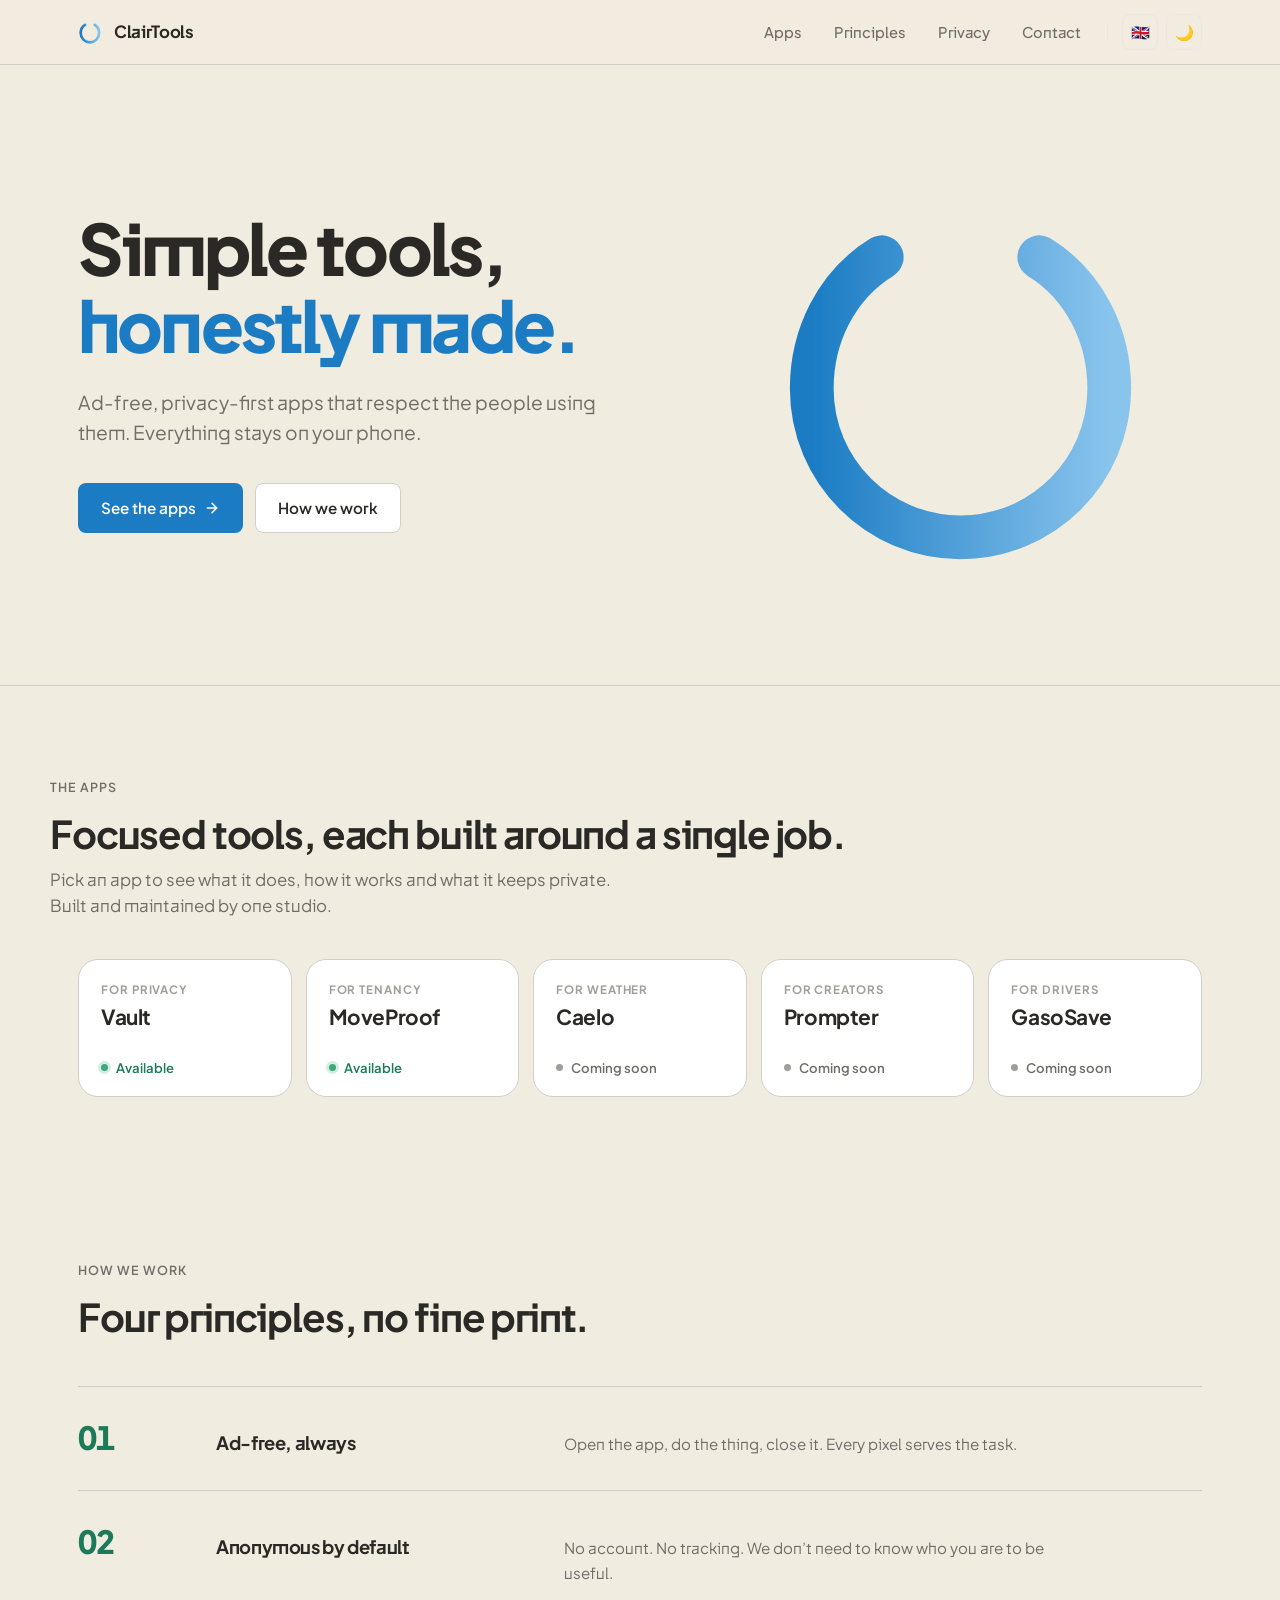
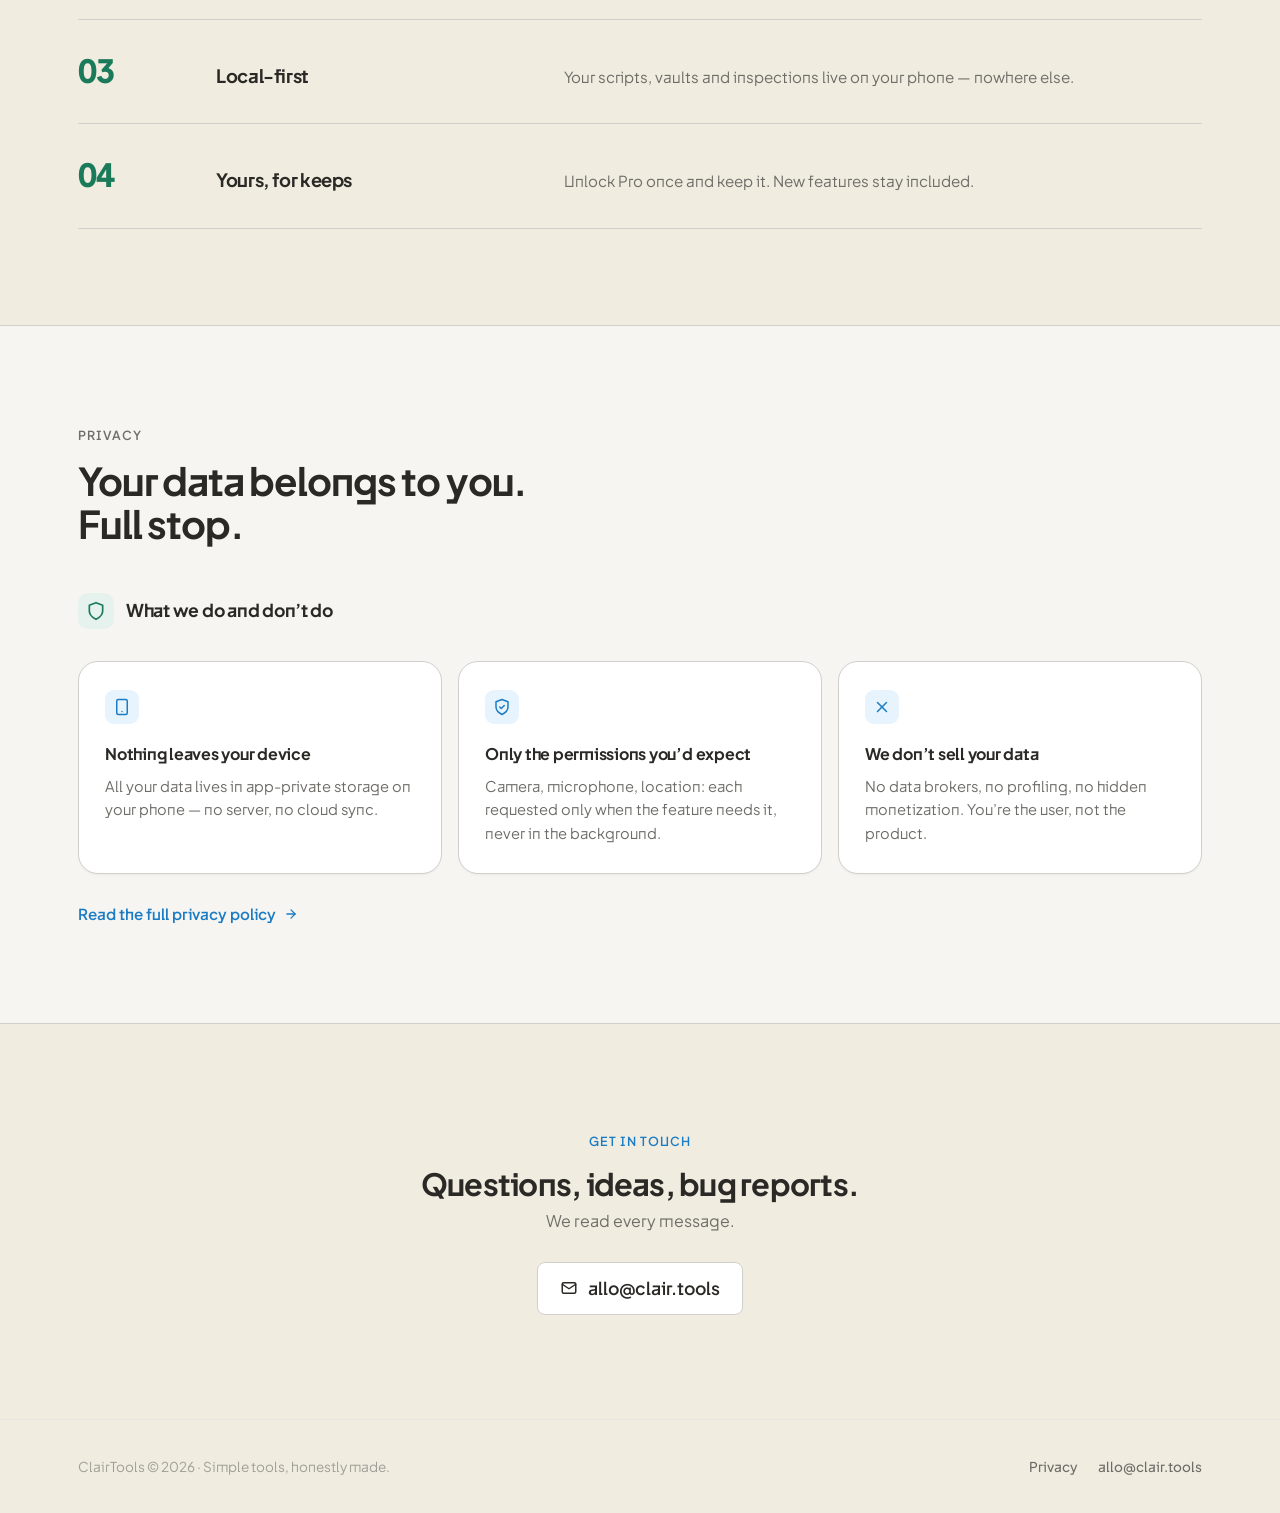
==== commit 22f4317c: "grid catalogue" ====
--- a/index.html
+++ b/index.html
@@ -19,9 +19,6 @@
     <meta property="og:image:height" content="630">
     <meta property="og:image:alt" content="ClairTools — Simple tools, honestly made.">
     <meta name="twitter:card" content="summary_large_image">
-    <meta name="twitter:title" content="ClairTools — Simple tools, honestly made.">
-    <meta name="twitter:description" content="Ad-free, privacy-first Android apps. Everything stays on your phone.">
-    <meta name="twitter:image" content="https://clair.tools/img/og-cover.png">
     <meta name="theme-color" content="#1B7CC4">
     <link rel="icon" type="image/svg+xml" href="data:image/svg+xml,%3Csvg xmlns='http://www.w3.org/2000/svg' viewBox='0 0 48 48'%3E%3Cdefs%3E%3ClinearGradient id='g' x1='5' y1='24' x2='39' y2='24' gradientUnits='userSpaceOnUse'%3E%3Cstop offset='0%25' stop-color='%231B7CC4'/%3E%3Cstop offset='100%25' stop-color='%2389C4ED'/%3E%3C/linearGradient%3E%3C/defs%3E%3Cpath d='M13 11C7.8 14.2 5 20 5 26c0 9.4 7.6 17 17 17s17-7.6 17-17c0-6-2.8-11.8-8-15' stroke='url(%23g)' stroke-width='5' stroke-linecap='round' fill='none'/%3E%3C/svg%3E">
     <link rel="canonical" href="https://clair.tools">
@@ -33,20 +30,28 @@
 </head>
 <body>
 
+<!-- ═══ SVG sprite — defined once, referenced via <use> ═══ -->
+<svg width="0" height="0" style="position:absolute" aria-hidden="true" focusable="false">
+    <defs>
+        <linearGradient id="clairGrad" x1="5" y1="24" x2="39" y2="24" gradientUnits="userSpaceOnUse">
+            <stop offset="0%" stop-color="#1B7CC4"></stop>
+            <stop offset="100%" stop-color="#89C4ED"></stop>
+        </linearGradient>
+    </defs>
+    <symbol id="icon-brand-arc" viewBox="0 0 48 48">
+        <path d="M13 11C7.8 14.2 5 20 5 26c0 9.4 7.6 17 17 17s17-7.6 17-17c0-6-2.8-11.8-8-15" stroke="url(#clairGrad)" stroke-width="5" stroke-linecap="round" fill="none"></path>
+    </symbol>
+    <symbol id="icon-arrow" viewBox="0 0 24 24" fill="none" stroke="currentColor" stroke-linecap="round" stroke-linejoin="round">
+        <line x1="5" y1="12" x2="19" y2="12"></line><polyline points="12 5 19 12 12 19"></polyline>
+    </symbol>
+</svg>
+
 <!-- ═══════════════════ NAV ═══════════════════ -->
 <nav class="site-nav">
     <div class="nav-inner">
         <a href="/" class="nav-brand">
             <span class="brand-mark" aria-hidden="true">
-                <svg viewBox="0 0 48 48" fill="none">
-                    <defs>
-                        <linearGradient id="navGrad" x1="5" y1="24" x2="39" y2="24" gradientUnits="userSpaceOnUse">
-                            <stop offset="0%" stop-color="#1B7CC4"></stop>
-                            <stop offset="100%" stop-color="#89C4ED"></stop>
-                        </linearGradient>
-                    </defs>
-                    <path d="M13 11C7.8 14.2 5 20 5 26c0 9.4 7.6 17 17 17s17-7.6 17-17c0-6-2.8-11.8-8-15" stroke="url(#navGrad)" stroke-width="5" stroke-linecap="round"></path>
-                </svg>
+                <svg viewBox="0 0 48 48"><use href="#icon-brand-arc"></use></svg>
             </span>
             <span>ClairTools</span>
         </a>
@@ -79,7 +84,7 @@
 </nav>
 
 <!-- ═══════════════════ HERO ═══════════════════ -->
-<header class="hero" data-screen-label="Hero">
+<header class="hero">
     <div class="container">
         <div class="hero-inner">
             <div class="hero-copy">
@@ -101,7 +106,7 @@
                         <span class="fr">Voir les apps</span>
                         <span class="es">Ver las apps</span>
                         <span class="pt">Ver os apps</span>
-                        <svg viewBox="0 0 24 24" fill="none" stroke="currentColor" stroke-width="2.2" stroke-linecap="round" stroke-linejoin="round"><line x1="5" y1="12" x2="19" y2="12"></line><polyline points="12 5 19 12 12 19"></polyline></svg>
+                        <svg viewBox="0 0 24 24" stroke-width="2.2"><use href="#icon-arrow"></use></svg>
                     </a>
                     <a href="#trust" class="btn btn-secondary">
                         <span class="en">How we work</span>
@@ -112,22 +117,14 @@
                 </div>
             </div>
             <div class="hero-arc" aria-hidden="true">
-                <svg viewBox="0 0 48 48" fill="none">
-                    <defs>
-                        <linearGradient id="heroGrad" x1="5" y1="24" x2="39" y2="24" gradientUnits="userSpaceOnUse">
-                            <stop offset="0%" stop-color="#1B7CC4"></stop>
-                            <stop offset="100%" stop-color="#89C4ED"></stop>
-                        </linearGradient>
-                    </defs>
-                    <path d="M13 11C7.8 14.2 5 20 5 26c0 9.4 7.6 17 17 17s17-7.6 17-17c0-6-2.8-11.8-8-15" stroke="url(#heroGrad)" stroke-width="5" stroke-linecap="round"></path>
-                </svg>
+                <svg viewBox="0 0 48 48"><use href="#icon-brand-arc"></use></svg>
             </div>
         </div>
     </div>
 </header>
 
 <!-- ═══════════════════ APPS ═══════════════════ -->
-<section id="apps" data-screen-label="Apps">
+<section id="apps">
     <div class="container apps-head">
         <span class="eyebrow">
             <span class="en">The apps</span><span class="fr">Les apps</span><span class="es">Las apps</span><span class="pt">Os apps</span>
@@ -146,29 +143,16 @@
         </p>
     </div>
 
-    <!-- Sticky app dock -->
-    <div class="app-dock-wrap">
-        <div class="app-dock" role="tablist" aria-label="App catalogue">
-            <button type="button" class="dock-pill" data-app="vault">
-                <span class="dock-dot dock-dot--live" aria-hidden="true"></span>Vault
-            </button>
-            <button type="button" class="dock-pill" data-app="moveproof">
-                <span class="dock-dot dock-dot--live" aria-hidden="true"></span>MoveProof
-            </button>
-            <button type="button" class="dock-pill" data-app="caelo">
-                <span class="dock-dot dock-dot--soon" aria-hidden="true"></span>Caelo
-            </button>
-            <button type="button" class="dock-pill" data-app="prompter">
-                <span class="dock-dot dock-dot--soon" aria-hidden="true"></span>Prompter
-            </button>
-            <button type="button" class="dock-pill" data-app="gasosave">
-                <span class="dock-dot dock-dot--soon" aria-hidden="true"></span>GasoSave
-            </button>
-        </div>
+    <!-- App catalogue grid (tiles auto-generated from the chapters below by v2.js) -->
+    <div class="container">
+        <div class="app-grid" id="app-grid" role="list" aria-label="App catalogue"></div>
     </div>
 
+    <!-- App detail view — one chapter shown at a time, populated by v2.js -->
+    <div class="app-detail" id="app-detail" hidden>
+
     <!-- ── 01 · Vault ─────────────────────────────────────────── -->
-    <article class="chapter" data-app="vault" id="vault" data-screen-label="Vault">
+    <article class="chapter" data-app="vault" id="vault">
         <div class="container chapter-inner">
             <div class="chapter-head">
                 <span class="chapter-eyebrow">
@@ -184,37 +168,13 @@
             </p>
             <div class="chapter-grid">
                 <div class="chapter-info">
-                    <ul class="app-features en-grid">
-                        <li>AES-256-GCM, Android Keystore</li>
-                        <li>Working calculator launcher disguise</li>
-                        <li>Photos, videos, voice &amp; text notes, PDFs</li>
-                        <li>Fingerprint / face unlock</li>
-                        <li>Decoy PIN, face-down auto-lock</li>
-                        <li>Per-item self-destruct timer</li>
-                    </ul>
-                    <ul class="app-features fr-grid">
-                        <li>AES-256-GCM, Android Keystore</li>
-                        <li>Déguisement calculatrice fonctionnelle</li>
-                        <li>Photos, vidéos, notes vocales et texte, PDF</li>
-                        <li>Déverrouillage empreinte / visage</li>
-                        <li>Code PIN leurre, verrouillage face vers le bas</li>
-                        <li>Minuterie d&rsquo;auto-destruction par fichier</li>
-                    </ul>
-                    <ul class="app-features es-grid">
-                        <li>AES-256-GCM, Android Keystore</li>
-                        <li>Disfraz de calculadora funcional</li>
-                        <li>Fotos, vídeos, notas de voz y texto, PDFs</li>
-                        <li>Desbloqueo huella / rostro</li>
-                        <li>PIN señuelo, bloqueo boca abajo</li>
-                        <li>Temporizador de autodestrucción por archivo</li>
-                    </ul>
-                    <ul class="app-features pt-grid">
-                        <li>AES-256-GCM, Android Keystore</li>
-                        <li>Disfarce de calculadora funcional</li>
-                        <li>Fotos, vídeos, notas de voz e texto, PDFs</li>
-                        <li>Desbloqueio digital / rosto</li>
-                        <li>PIN falso, bloqueio ao virar o celular</li>
-                        <li>Temporizador de autodestruição por arquivo</li>
+                    <ul class="app-features">
+                        <li><span class="en">AES-256-GCM, Android Keystore</span><span class="fr">AES-256-GCM, Android Keystore</span><span class="es">AES-256-GCM, Android Keystore</span><span class="pt">AES-256-GCM, Android Keystore</span></li>
+                        <li><span class="en">Working calculator launcher disguise</span><span class="fr">Déguisement calculatrice fonctionnelle</span><span class="es">Disfraz de calculadora funcional</span><span class="pt">Disfarce de calculadora funcional</span></li>
+                        <li><span class="en">Photos, videos, voice &amp; text notes, PDFs</span><span class="fr">Photos, vidéos, notes vocales et texte, PDF</span><span class="es">Fotos, vídeos, notas de voz y texto, PDFs</span><span class="pt">Fotos, vídeos, notas de voz e texto, PDFs</span></li>
+                        <li><span class="en">Fingerprint / face unlock</span><span class="fr">Déverrouillage empreinte / visage</span><span class="es">Desbloqueo huella / rostro</span><span class="pt">Desbloqueio digital / rosto</span></li>
+                        <li><span class="en">Decoy PIN, face-down auto-lock</span><span class="fr">Code PIN leurre, verrouillage face vers le bas</span><span class="es">PIN señuelo, bloqueo boca abajo</span><span class="pt">PIN falso, bloqueio ao virar o celular</span></li>
+                        <li><span class="en">Per-item self-destruct timer</span><span class="fr">Minuterie d&rsquo;auto-destruction par fichier</span><span class="es">Temporizador de autodestrucción por archivo</span><span class="pt">Temporizador de autodestruição por arquivo</span></li>
                     </ul>
                     <div class="chapter-cta">
                         <a href="https://play.google.com/store/apps/details?id=com.clairtools.vault" class="btn btn-primary">
@@ -222,7 +182,7 @@
                             <span class="fr">Télécharger Vault</span>
                             <span class="es">Descargar Vault</span>
                             <span class="pt">Baixar Vault</span>
-                            <svg viewBox="0 0 24 24" fill="none" stroke="currentColor" stroke-width="2.2" stroke-linecap="round" stroke-linejoin="round"><line x1="5" y1="12" x2="19" y2="12"></line><polyline points="12 5 19 12 12 19"></polyline></svg>
+                            <svg viewBox="0 0 24 24" stroke-width="2.2"><use href="#icon-arrow"></use></svg>
                         </a>
                     </div>
                 </div>
@@ -261,18 +221,13 @@
                             <img class="screenshot-dark" src="img/vault-8-dark.png" alt="Self-destruct timer" loading="lazy">
                         </div>
                     </div>
-                    <div class="carousel-controls">
-                        <button class="carousel-btn" data-carousel-prev aria-label="Previous screenshots">&#x2039;</button>
-                        <div class="carousel-progress" aria-label="Scroll screenshots"><div class="carousel-progress-fill"></div></div>
-                        <button class="carousel-btn" data-carousel-next aria-label="Next screenshots">&#x203A;</button>
-                    </div>
                 </div>
             </div>
         </div>
     </article>
 
     <!-- ── 02 · MoveProof ─────────────────────────────────────── -->
-    <article class="chapter" data-app="moveproof" id="moveproof" data-screen-label="MoveProof">
+    <article class="chapter" data-app="moveproof" id="moveproof">
         <div class="container chapter-inner">
             <div class="chapter-head">
                 <span class="chapter-eyebrow">
@@ -288,37 +243,13 @@
             </p>
             <div class="chapter-grid">
                 <div class="chapter-info">
-                    <ul class="app-features en-grid">
-                        <li>Room-by-room checklist with photos &amp; voice notes</li>
-                        <li>Burned-in date, GPS &amp; compass on every photo</li>
-                        <li>SHA-256 page fingerprint on the PDF</li>
-                        <li>Bitcoin-anchored timestamp (OpenTimestamps)</li>
-                        <li>Move-in / move-out linked reports</li>
-                        <li>AR room measurement</li>
-                    </ul>
-                    <ul class="app-features fr-grid">
-                        <li>Checklist pièce par pièce avec photos et notes vocales</li>
-                        <li>Date, GPS et boussole incrustés sur chaque photo</li>
-                        <li>Empreinte SHA-256 sur chaque page du PDF</li>
-                        <li>Horodatage ancré sur Bitcoin (OpenTimestamps)</li>
-                        <li>Rapports d&rsquo;entrée et de sortie liés</li>
-                        <li>Mesure de pièce en réalité augmentée</li>
-                    </ul>
-                    <ul class="app-features es-grid">
-                        <li>Lista habitación por habitación con fotos y voz</li>
-                        <li>Fecha, GPS y brújula incrustados en cada foto</li>
-                        <li>Huella SHA-256 en cada página del PDF</li>
-                        <li>Sello de tiempo en Bitcoin (OpenTimestamps)</li>
-                        <li>Informes de entrada y salida vinculados</li>
-                        <li>Medición con realidad aumentada</li>
-                    </ul>
-                    <ul class="app-features pt-grid">
-                        <li>Checklist cômodo por cômodo com fotos e voz</li>
-                        <li>Data, GPS e bússola gravados em cada foto</li>
-                        <li>Impressão SHA-256 em cada página do PDF</li>
-                        <li>Carimbo de tempo em Bitcoin (OpenTimestamps)</li>
-                        <li>Relatórios de entrada e saída vinculados</li>
-                        <li>Medição com realidade aumentada</li>
+                    <ul class="app-features">
+                        <li><span class="en">Room-by-room checklist with photos &amp; voice notes</span><span class="fr">Checklist pièce par pièce avec photos et notes vocales</span><span class="es">Lista habitación por habitación con fotos y voz</span><span class="pt">Checklist cômodo por cômodo com fotos e voz</span></li>
+                        <li><span class="en">Burned-in date, GPS &amp; compass on every photo</span><span class="fr">Date, GPS et boussole incrustés sur chaque photo</span><span class="es">Fecha, GPS y brújula incrustados en cada foto</span><span class="pt">Data, GPS e bússola gravados em cada foto</span></li>
+                        <li><span class="en">SHA-256 page fingerprint on the PDF</span><span class="fr">Empreinte SHA-256 sur chaque page du PDF</span><span class="es">Huella SHA-256 en cada página del PDF</span><span class="pt">Impressão SHA-256 em cada página do PDF</span></li>
+                        <li><span class="en">Bitcoin-anchored timestamp (OpenTimestamps)</span><span class="fr">Horodatage ancré sur Bitcoin (OpenTimestamps)</span><span class="es">Sello de tiempo en Bitcoin (OpenTimestamps)</span><span class="pt">Carimbo de tempo em Bitcoin (OpenTimestamps)</span></li>
+                        <li><span class="en">Move-in / move-out linked reports</span><span class="fr">Rapports d&rsquo;entrée et de sortie liés</span><span class="es">Informes de entrada y salida vinculados</span><span class="pt">Relatórios de entrada e saída vinculados</span></li>
+                        <li><span class="en">AR room measurement</span><span class="fr">Mesure de pièce en réalité augmentée</span><span class="es">Medición con realidad aumentada</span><span class="pt">Medição com realidade aumentada</span></li>
                     </ul>
                     <div class="chapter-cta">
                         <a href="https://play.google.com/store/apps/details?id=com.clairtools.moveproof" class="btn btn-primary">
@@ -326,7 +257,7 @@
                             <span class="fr">Télécharger MoveProof</span>
                             <span class="es">Descargar MoveProof</span>
                             <span class="pt">Baixar MoveProof</span>
-                            <svg viewBox="0 0 24 24" fill="none" stroke="currentColor" stroke-width="2.2" stroke-linecap="round" stroke-linejoin="round"><line x1="5" y1="12" x2="19" y2="12"></line><polyline points="12 5 19 12 12 19"></polyline></svg>
+                            <svg viewBox="0 0 24 24" stroke-width="2.2"><use href="#icon-arrow"></use></svg>
                         </a>
                     </div>
                 </div>
@@ -365,18 +296,13 @@
                             <img class="screenshot-dark" src="img/moveproof-8-dark.png" alt="Signed report" loading="lazy">
                         </div>
                     </div>
-                    <div class="carousel-controls">
-                        <button class="carousel-btn" data-carousel-prev aria-label="Previous screenshots">&#x2039;</button>
-                        <div class="carousel-progress" aria-label="Scroll screenshots"><div class="carousel-progress-fill"></div></div>
-                        <button class="carousel-btn" data-carousel-next aria-label="Next screenshots">&#x203A;</button>
-                    </div>
                 </div>
             </div>
         </div>
     </article>
 
     <!-- ── 03 · Caelo ─────────────────────────────────────────── -->
-    <article class="chapter" data-app="caelo" id="caelo" data-screen-label="Caelo">
+    <article class="chapter" data-app="caelo" id="caelo">
         <div class="container chapter-inner">
             <div class="chapter-head">
                 <span class="chapter-eyebrow">
@@ -385,44 +311,20 @@
             </div>
             <h3 class="chapter-name">Caelo</h3>
             <p class="chapter-tagline">
-                <span class="en">Accurate forecasts and radar &mdash; with no accounts, no ads and nothing tracking you.</span>
-                <span class="fr">Prévisions précises et radar &mdash; sans compte, sans pub et sans pistage.</span>
-                <span class="es">Pronósticos precisos y radar &mdash; sin cuentas, sin anuncios y sin rastreo.</span>
-                <span class="pt">Previsões precisas e radar &mdash; sem contas, sem anúncios e sem rastreio.</span>
+                <span class="en">Accurate hourly forecasts and animated rain radar, at a glance.</span>
+                <span class="fr">Prévisions horaires précises et radar de pluie animé, en un coup d&rsquo;œil.</span>
+                <span class="es">Pronósticos por hora precisos y radar de lluvia animado, de un vistazo.</span>
+                <span class="pt">Previsões horárias precisas e radar de chuva animado, num relance.</span>
             </p>
             <div class="chapter-grid">
                 <div class="chapter-info">
-                    <ul class="app-features en-grid">
-                        <li>Hourly &amp; 7-day forecast</li>
-                        <li>Animated precipitation radar</li>
-                        <li>UV index, sunrise &amp; moon phase</li>
-                        <li>Severe-weather alerts</li>
-                        <li>One-shot GPS &mdash; never stored</li>
-                        <li>Home-screen widgets</li>
-                    </ul>
-                    <ul class="app-features fr-grid">
-                        <li>Prévisions horaires et 7 jours</li>
-                        <li>Radar de précipitations animé</li>
-                        <li>Indice UV, lever du soleil et phase lunaire</li>
-                        <li>Alertes météo</li>
-                        <li>GPS ponctuel &mdash; jamais stocké</li>
-                        <li>Widgets d&rsquo;écran d&rsquo;accueil</li>
-                    </ul>
-                    <ul class="app-features es-grid">
-                        <li>Pronóstico por hora y de 7 días</li>
-                        <li>Radar de precipitación animado</li>
-                        <li>Índice UV, amanecer y fase lunar</li>
-                        <li>Alertas meteorológicas</li>
-                        <li>GPS puntual &mdash; nunca almacenado</li>
-                        <li>Widgets de pantalla de inicio</li>
-                    </ul>
-                    <ul class="app-features pt-grid">
-                        <li>Previsão por hora e de 7 dias</li>
-                        <li>Radar de precipitação animado</li>
-                        <li>Índice UV, nascer do sol e fase da lua</li>
-                        <li>Alertas meteorológicos</li>
-                        <li>GPS pontual &mdash; nunca armazenado</li>
-                        <li>Widgets na tela inicial</li>
+                    <ul class="app-features">
+                        <li><span class="en">Hourly &amp; 7-day forecast</span><span class="fr">Prévisions horaires et 7 jours</span><span class="es">Pronóstico por hora y de 7 días</span><span class="pt">Previsão por hora e de 7 dias</span></li>
+                        <li><span class="en">Animated precipitation radar</span><span class="fr">Radar de précipitations animé</span><span class="es">Radar de precipitación animado</span><span class="pt">Radar de precipitação animado</span></li>
+                        <li><span class="en">UV index, sunrise &amp; moon phase</span><span class="fr">Indice UV, lever du soleil et phase lunaire</span><span class="es">Índice UV, amanecer y fase lunar</span><span class="pt">Índice UV, nascer do sol e fase da lua</span></li>
+                        <li><span class="en">Severe-weather alerts</span><span class="fr">Alertes météo</span><span class="es">Alertas meteorológicas</span><span class="pt">Alertas meteorológicos</span></li>
+                        <li><span class="en">One-shot GPS &mdash; never stored</span><span class="fr">GPS ponctuel &mdash; jamais stocké</span><span class="es">GPS puntual &mdash; nunca almacenado</span><span class="pt">GPS pontual &mdash; nunca armazenado</span></li>
+                        <li><span class="en">Home-screen widgets</span><span class="fr">Widgets d&rsquo;écran d&rsquo;accueil</span><span class="es">Widgets de pantalla de inicio</span><span class="pt">Widgets na tela inicial</span></li>
                     </ul>
                     <div class="chapter-cta">
                         <span class="btn btn-disabled" aria-disabled="true">
@@ -452,18 +354,13 @@
                             <img class="screenshot-dark" src="img/caelo-4-dark.png" alt="Caelo units and one-purchase Pro" loading="lazy">
                         </div>
                     </div>
-                    <div class="carousel-controls">
-                        <button class="carousel-btn" data-carousel-prev aria-label="Previous screenshots">&#x2039;</button>
-                        <div class="carousel-progress" aria-label="Scroll screenshots"><div class="carousel-progress-fill"></div></div>
-                        <button class="carousel-btn" data-carousel-next aria-label="Next screenshots">&#x203A;</button>
-                    </div>
                 </div>
             </div>
         </div>
     </article>
 
     <!-- ── 04 · Prompter ──────────────────────────────────────── -->
-    <article class="chapter" data-app="prompter" id="prompter" data-screen-label="Prompter">
+    <article class="chapter" data-app="prompter" id="prompter">
         <div class="container chapter-inner">
             <div class="chapter-head">
                 <span class="chapter-eyebrow">
@@ -479,37 +376,13 @@
             </p>
             <div class="chapter-grid">
                 <div class="chapter-info">
-                    <ul class="app-features en-grid">
-                        <li>Smooth-scrolling teleprompter with mirror mode</li>
-                        <li>Camera recorder with on-screen script</li>
-                        <li>Floating overlay over any app</li>
-                        <li>Bluetooth remote control</li>
-                        <li>Gaze correction while recording</li>
-                        <li>AI script generation &amp; templates</li>
-                    </ul>
-                    <ul class="app-features fr-grid">
-                        <li>Téléprompteur fluide avec mode miroir</li>
-                        <li>Enregistreur caméra avec texte à l&rsquo;écran</li>
-                        <li>Overlay flottant par-dessus n&rsquo;importe quelle app</li>
-                        <li>Télécommande Bluetooth</li>
-                        <li>Correction du regard pendant l&rsquo;enregistrement</li>
-                        <li>Génération de scripts IA et modèles</li>
-                    </ul>
-                    <ul class="app-features es-grid">
-                        <li>Teleprompter fluido con modo espejo</li>
-                        <li>Grabadora con guión en pantalla</li>
-                        <li>Overlay flotante sobre cualquier app</li>
-                        <li>Mando a distancia Bluetooth</li>
-                        <li>Corrección de mirada al grabar</li>
-                        <li>Generación de guiones con IA y plantillas</li>
-                    </ul>
-                    <ul class="app-features pt-grid">
-                        <li>Teleprompter com rolagem suave e modo espelho</li>
-                        <li>Gravador com roteiro na tela</li>
-                        <li>Overlay flutuante sobre qualquer app</li>
-                        <li>Controle remoto Bluetooth</li>
-                        <li>Correção de olhar durante a gravação</li>
-                        <li>Geração de roteiros com IA e modelos</li>
+                    <ul class="app-features">
+                        <li><span class="en">Smooth-scrolling teleprompter with mirror mode</span><span class="fr">Téléprompteur fluide avec mode miroir</span><span class="es">Teleprompter fluido con modo espejo</span><span class="pt">Teleprompter com rolagem suave e modo espelho</span></li>
+                        <li><span class="en">Camera recorder with on-screen script</span><span class="fr">Enregistreur caméra avec texte à l&rsquo;écran</span><span class="es">Grabadora con guión en pantalla</span><span class="pt">Gravador com roteiro na tela</span></li>
+                        <li><span class="en">Floating overlay over any app</span><span class="fr">Overlay flottant par-dessus n&rsquo;importe quelle app</span><span class="es">Overlay flotante sobre cualquier app</span><span class="pt">Overlay flutuante sobre qualquer app</span></li>
+                        <li><span class="en">Bluetooth remote control</span><span class="fr">Télécommande Bluetooth</span><span class="es">Mando a distancia Bluetooth</span><span class="pt">Controle remoto Bluetooth</span></li>
+                        <li><span class="en">Gaze correction while recording</span><span class="fr">Correction du regard pendant l&rsquo;enregistrement</span><span class="es">Corrección de mirada al grabar</span><span class="pt">Correção de olhar durante a gravação</span></li>
+                        <li><span class="en">AI script generation &amp; templates</span><span class="fr">Génération de scripts IA et modèles</span><span class="es">Generación de guiones con IA y plantillas</span><span class="pt">Geração de roteiros com IA e modelos</span></li>
                     </ul>
                     <div class="chapter-cta">
                         <span class="btn btn-disabled" aria-disabled="true">
@@ -535,18 +408,13 @@
                             <img class="screenshot-dark" src="img/prompter-3-dark.png" alt="Prompter new script menu" loading="lazy">
                         </div>
                     </div>
-                    <div class="carousel-controls">
-                        <button class="carousel-btn" data-carousel-prev aria-label="Previous screenshots">&#x2039;</button>
-                        <div class="carousel-progress" aria-label="Scroll screenshots"><div class="carousel-progress-fill"></div></div>
-                        <button class="carousel-btn" data-carousel-next aria-label="Next screenshots">&#x203A;</button>
-                    </div>
                 </div>
             </div>
         </div>
     </article>
 
     <!-- ── 05 · GasoSave ──────────────────────────────────────── -->
-    <article class="chapter" data-app="gasosave" id="gasosave" data-screen-label="GasoSave">
+    <article class="chapter" data-app="gasosave" id="gasosave">
         <div class="container chapter-inner">
             <div class="chapter-head">
                 <span class="chapter-eyebrow">
@@ -562,37 +430,13 @@
             </p>
             <div class="chapter-grid">
                 <div class="chapter-info">
-                    <ul class="app-features en-grid">
-                        <li>Fill-up log with receipt photo scanning</li>
-                        <li>Real-world MPG / L per 100&nbsp;km per car</li>
-                        <li>Auto-start trips via paired car Bluetooth</li>
-                        <li>Multi-vehicle garage with per-car stats</li>
-                        <li>Local fuel-price finder</li>
-                        <li>Android Auto card &amp; home-screen widget</li>
-                    </ul>
-                    <ul class="app-features fr-grid">
-                        <li>Journal de pleins avec scan du ticket</li>
-                        <li>Consommation L/100&nbsp;km réelle par voiture</li>
-                        <li>Trajets démarrés via le Bluetooth de la voiture</li>
-                        <li>Garage multi-véhicules avec stats par voiture</li>
-                        <li>Comparateur de prix du carburant local</li>
-                        <li>Carte Android Auto et widget d&rsquo;accueil</li>
-                    </ul>
-                    <ul class="app-features es-grid">
-                        <li>Registro de repostajes con escaneo de ticket</li>
-                        <li>Consumo real L/100&nbsp;km por coche</li>
-                        <li>Viajes auto-iniciados por Bluetooth del coche</li>
-                        <li>Garaje multi-vehículo con estadísticas por coche</li>
-                        <li>Buscador de precios de combustible local</li>
-                        <li>Tarjeta Android Auto y widget de inicio</li>
-                    </ul>
-                    <ul class="app-features pt-grid">
-                        <li>Registro de abastecimentos com leitura do cupom</li>
-                        <li>Consumo real km/L por carro</li>
-                        <li>Viagens iniciadas pelo Bluetooth do carro</li>
-                        <li>Garagem multi-veículo com estatísticas por carro</li>
-                        <li>Localizador de preços de combustível</li>
-                        <li>Cartão Android Auto e widget na tela inicial</li>
+                    <ul class="app-features">
+                        <li><span class="en">Fill-up log with receipt photo scanning</span><span class="fr">Journal de pleins avec scan du ticket</span><span class="es">Registro de repostajes con escaneo de ticket</span><span class="pt">Registro de abastecimentos com leitura do cupom</span></li>
+                        <li><span class="en">Real-world MPG / L per 100&nbsp;km per car</span><span class="fr">Consommation L/100&nbsp;km réelle par voiture</span><span class="es">Consumo real L/100&nbsp;km por coche</span><span class="pt">Consumo real km/L por carro</span></li>
+                        <li><span class="en">Auto-start trips via paired car Bluetooth</span><span class="fr">Trajets démarrés via le Bluetooth de la voiture</span><span class="es">Viajes auto-iniciados por Bluetooth del coche</span><span class="pt">Viagens iniciadas pelo Bluetooth do carro</span></li>
+                        <li><span class="en">Multi-vehicle garage with per-car stats</span><span class="fr">Garage multi-véhicules avec stats par voiture</span><span class="es">Garaje multi-vehículo con estadísticas por coche</span><span class="pt">Garagem multi-veículo com estatísticas por carro</span></li>
+                        <li><span class="en">Local fuel-price finder</span><span class="fr">Comparateur de prix du carburant local</span><span class="es">Buscador de precios de combustible local</span><span class="pt">Localizador de preços de combustível</span></li>
+                        <li><span class="en">Android Auto card &amp; home-screen widget</span><span class="fr">Carte Android Auto et widget d&rsquo;accueil</span><span class="es">Tarjeta Android Auto y widget de inicio</span><span class="pt">Cartão Android Auto e widget na tela inicial</span></li>
                     </ul>
                     <div class="chapter-cta">
                         <span class="btn btn-disabled" aria-disabled="true">
@@ -630,19 +474,15 @@
                             <img class="screenshot-dark" src="img/gasosave-6-dark.png" alt="Fuel price finder" loading="lazy">
                         </div>
                     </div>
-                    <div class="carousel-controls">
-                        <button class="carousel-btn" data-carousel-prev aria-label="Previous screenshots">&#x2039;</button>
-                        <div class="carousel-progress" aria-label="Scroll screenshots"><div class="carousel-progress-fill"></div></div>
-                        <button class="carousel-btn" data-carousel-next aria-label="Next screenshots">&#x203A;</button>
-                    </div>
                 </div>
             </div>
         </div>
     </article>
+    </div><!-- /#app-detail -->
 </section>
 
 <!-- ═══════════════════ TRUST ═══════════════════ -->
-<section class="trust" id="trust" data-screen-label="Principles">
+<section class="trust" id="trust">
     <div class="container">
         <div class="section-head">
             <span class="eyebrow">
@@ -725,7 +565,7 @@
 </section>
 
 <!-- ═══════════════════ DATA / PRIVACY ═══════════════════ -->
-<section class="data-section" id="data" data-screen-label="Privacy">
+<section class="data-section" id="data">
     <div class="container">
         <div class="section-head">
             <span class="eyebrow">
@@ -763,10 +603,10 @@
                 <strong class="fr">Rien ne quitte ton appareil</strong>
                 <strong class="es">Nada sale de tu dispositivo</strong>
                 <strong class="pt">Nada sai do seu aparelho</strong>
-                <p class="en">All your data lives in app-private storage on your phone. No server, no cloud sync, no account required.</p>
-                <p class="fr">Toutes tes données sont dans le stockage privé de l&rsquo;appli. Pas de serveur, pas de sync cloud, pas de compte.</p>
-                <p class="es">Todos tus datos viven en el almacenamiento privado del app. Sin servidor, sin sincronización, sin cuenta.</p>
-                <p class="pt">Todos os seus dados ficam no armazenamento privado do app. Sem servidor, sem sincronização, sem conta.</p>
+                <p class="en">All your data lives in app-private storage on your phone &mdash; no server, no cloud sync.</p>
+                <p class="fr">Toutes tes données sont dans le stockage privé de l&rsquo;appli &mdash; pas de serveur, pas de sync cloud.</p>
+                <p class="es">Todos tus datos viven en el almacenamiento privado del app &mdash; sin servidor, sin sincronización.</p>
+                <p class="pt">Todos os seus dados ficam no armazenamento privado do app &mdash; sem servidor, sem sincronização.</p>
             </div>
             <div class="privacy-fact">
                 <span class="privacy-fact-icon" aria-hidden="true">
@@ -785,14 +625,14 @@
                 <span class="privacy-fact-icon" aria-hidden="true">
                     <svg width="18" height="18" viewBox="0 0 24 24" fill="none" stroke="currentColor" stroke-width="2" stroke-linecap="round" stroke-linejoin="round"><line x1="18" y1="6" x2="6" y2="18"></line><line x1="6" y1="6" x2="18" y2="18"></line></svg>
                 </span>
-                <strong class="en">No ads. No tracking. Ever.</strong>
-                <strong class="fr">Pas de pub. Pas de pistage. Jamais.</strong>
-                <strong class="es">Sin anuncios. Sin rastreo. Nunca.</strong>
-                <strong class="pt">Sem anúncios. Sem rastreio. Nunca.</strong>
-                <p class="en">We don&rsquo;t show ads, sell data or build profiles on you.</p>
-                <p class="fr">On n&rsquo;affiche pas de pub, on ne vend pas tes données et on ne te profile pas.</p>
-                <p class="es">No mostramos anuncios, no vendemos datos ni creamos perfiles.</p>
-                <p class="pt">Não exibimos anúncios, não vendemos dados nem criamos perfis.</p>
+                <strong class="en">We don&rsquo;t sell your data</strong>
+                <strong class="fr">On ne vend pas tes données</strong>
+                <strong class="es">No vendemos tus datos</strong>
+                <strong class="pt">Não vendemos seus dados</strong>
+                <p class="en">No data brokers, no profiling, no hidden monetization. You&rsquo;re the user, not the product.</p>
+                <p class="fr">Pas de courtiers de données, pas de profilage, pas de monétisation cachée. Tu es l&rsquo;utilisateur, pas le produit.</p>
+                <p class="es">Sin intermediarios de datos, sin perfiles, sin monetización oculta. Eres el usuario, no el producto.</p>
+                <p class="pt">Sem corretores de dados, sem perfis, sem monetização oculta. Você é o usuário, não o produto.</p>
             </div>
         </div>
 
@@ -802,14 +642,14 @@
                 <span class="fr">Lire la politique de confidentialité</span>
                 <span class="es">Leer la política de privacidad</span>
                 <span class="pt">Ler a política de privacidade</span>
-                <svg width="14" height="14" viewBox="0 0 24 24" fill="none" stroke="currentColor" stroke-width="2.2" stroke-linecap="round" stroke-linejoin="round" aria-hidden="true"><line x1="5" y1="12" x2="19" y2="12"></line><polyline points="12 5 19 12 12 19"></polyline></svg>
+                <svg width="14" height="14" viewBox="0 0 24 24" stroke-width="2.2" aria-hidden="true"><use href="#icon-arrow"></use></svg>
             </a>
         </div>
     </div>
 </section>
 
 <!-- ═══════════════════ CONTACT ═══════════════════ -->
-<section class="contact" id="contact" data-screen-label="Contact">
+<section class="contact" id="contact">
     <div class="container">
         <span class="eyebrow">
             <span class="en">Get in touch</span>
--- a/v2.css
+++ b/v2.css
@@ -65,8 +65,6 @@
 [data-lang="en"] .en, [data-lang="fr"] .fr, [data-lang="es"] .es, [data-lang="pt"] .pt { display: inline !important; }
 [data-lang] .en-block, [data-lang] .fr-block, [data-lang] .es-block, [data-lang] .pt-block { display: none !important; }
 [data-lang="en"] .en-block, [data-lang="fr"] .fr-block, [data-lang="es"] .es-block, [data-lang="pt"] .pt-block { display: block !important; }
-[data-lang] .en-grid, [data-lang] .fr-grid, [data-lang] .es-grid, [data-lang] .pt-grid { display: none !important; }
-[data-lang="en"] .en-grid, [data-lang="fr"] .fr-grid, [data-lang="es"] .es-grid, [data-lang="pt"] .pt-grid { display: grid !important; }
 
 /* -- Base ------------------------------------------------------- */
 html { scroll-behavior: smooth; }
@@ -253,7 +251,7 @@
 }
 
 /* ---------------------------------------------------------------
-   APPS - sticky dock + numbered chapters
+   APPS - catalogue grid + single-app detail view
    --------------------------------------------------------------- */
 .apps-head { padding: 88px 0 40px; }
 .apps-head .section-title {
@@ -270,59 +268,97 @@
     text-wrap: pretty;
 }
 
-/* -- App dock --------------------------------- */
-.app-dock-wrap {
+/* -- App catalogue grid ----------------------- */
+.app-grid {
+    display: grid;
+    /* Auto-fills columns — scales cleanly from a handful to dozens of apps. */
+    grid-template-columns: repeat(auto-fill, minmax(210px, 1fr));
+    gap: 14px;
+    padding-bottom: 64px;
+}
+.app-tile {
+    display: flex; flex-direction: column; gap: 9px;
+    text-align: left;
+    min-height: 138px;
+    padding: 22px 22px 20px;
+    border-radius: var(--r-lg);
+    border: 1px solid var(--border-strong);
+    background: var(--surface);
+    color: var(--text);
+    font-family: inherit;
+    cursor: pointer;
+    -webkit-tap-highlight-color: transparent;
+    transition: transform 0.15s ease, box-shadow 0.2s ease, border-color 0.15s ease;
+}
+[data-theme="dark"] .app-tile { border-color: var(--border); }
+@media (hover: hover) {
+    .app-tile:hover {
+        transform: translateY(-3px);
+        box-shadow: 0 2px 4px rgba(0,0,0,0.04), 0 16px 36px -14px rgba(0,0,0,0.20);
+        border-color: var(--accent);
+    }
+}
+.app-tile:active { transform: translateY(0); }
+.app-tile:focus-visible { outline: 2px solid var(--accent); outline-offset: 2px; }
+.app-tile-cat {
+    font-size: 0.72rem; font-weight: 700;
+    letter-spacing: 0.08em; text-transform: uppercase;
+    color: var(--text-faint);
+}
+.app-tile-name {
+    font-size: 1.3rem; font-weight: 700;
+    letter-spacing: -0.02em; line-height: 1.1;
+}
+.app-tile-status {
+    margin-top: auto;
+    display: inline-flex; align-items: center; gap: 8px;
+    font-size: 0.82rem; font-weight: 600;
+    color: var(--text-muted);
+}
+.app-tile-dot { width: 7px; height: 7px; border-radius: 50%; flex-shrink: 0; }
+.app-tile-status.is-live { color: var(--green-600); }
+[data-theme="dark"] .app-tile-status.is-live { color: var(--green-400); }
+.app-tile-status.is-live .app-tile-dot {
+    background: var(--green-400);
+    box-shadow: 0 0 0 3px color-mix(in oklab, var(--green-400) 22%, transparent);
+}
+.app-tile-status.is-soon .app-tile-dot { background: var(--text-faint); }
+
+/* -- App detail (single chapter) + back bar --- */
+.back-bar {
     position: sticky;
     top: var(--nav-h);
-    z-index: 90;
+    z-index: 80;
+    padding: 12px 0;
     background: color-mix(in oklab, var(--bg) 90%, transparent);
     backdrop-filter: saturate(140%) blur(10px);
     -webkit-backdrop-filter: saturate(140%) blur(10px);
-    border-top: 1px solid var(--border);
-    border-bottom: 1px solid var(--border-strong);
-    transition: background 0.3s ease;
-}
-[data-theme="dark"] .app-dock-wrap { border-bottom-color: var(--border); }
-.app-dock {
-    display: flex;
-    gap: 6px;
-    max-width: 1180px;
-    margin: 0 auto;
-    padding: 10px 28px;
-    overflow-x: auto;
-    scrollbar-width: none;
-    -webkit-overflow-scrolling: touch;
-}
-.app-dock::-webkit-scrollbar { display: none; }
-.dock-pill {
+    border-bottom: 1px solid var(--border);
+}
+.back-to-grid {
     display: inline-flex; align-items: center; gap: 9px;
-    flex-shrink: 0;
-    padding: 9px 18px;
+    padding: 9px 16px 9px 13px;
     border-radius: 999px;
-    border: 1px solid transparent;
-    background: transparent;
+    border: 1px solid var(--border-strong);
+    background: var(--surface);
+    color: var(--text);
     font-family: inherit;
-    font-size: 0.92rem; font-weight: 600;
-    letter-spacing: -0.01em;
-    color: var(--text-muted);
+    font-size: 0.9rem; font-weight: 600;
     cursor: pointer;
-    transition: background 0.18s ease, color 0.18s ease, border-color 0.18s ease;
     -webkit-tap-highlight-color: transparent;
-}
+    transition: background 0.15s ease, border-color 0.15s ease, transform 0.1s ease;
+}
+[data-theme="dark"] .back-to-grid { border-color: var(--border); }
 @media (hover: hover) {
-    .dock-pill:hover { color: var(--text); background: var(--surface-muted); }
-}
-.dock-pill.active {
-    background: var(--text);
-    color: var(--bg);
-}
-[data-theme="dark"] .dock-pill.active { background: var(--gray-50); color: var(--gray-900); }
-.dock-dot {
-    width: 7px; height: 7px; border-radius: 50%;
-    flex-shrink: 0;
-}
-.dock-dot--live { background: var(--green-400); box-shadow: 0 0 0 3px color-mix(in oklab, var(--green-400) 22%, transparent); }
-.dock-dot--soon { background: var(--text-faint); }
+    .back-to-grid:hover { background: var(--surface-muted); border-color: var(--accent); }
+}
+.back-to-grid:active { transform: scale(0.97); }
+.back-to-grid:focus-visible { outline: 2px solid var(--accent); outline-offset: 2px; }
+.back-to-grid svg { width: 17px; height: 17px; }
+/* One chapter shown at a time — drop the stacked alternating background. */
+.app-detail .chapter:nth-of-type(even) { background: var(--bg); }
+[data-theme="dark"] .app-detail .chapter:nth-of-type(even) { background: var(--bg); }
+.app-detail .chapter { border-bottom: 0; }
 
 /* -- Chapters --------------------------------- */
 .chapter {
@@ -411,8 +447,12 @@
     gap: 18px;
     overflow-x: auto;
     overflow-y: hidden;
+    /* Magnet snap onto each frame. No `scroll-behavior: smooth` here — on a
+       touch container it animates every native swipe and fights finger
+       momentum (the glitch). Button/keyboard scrolls pass behavior:'smooth'
+       in JS instead, so they stay smooth without hijacking touch. */
     scroll-snap-type: x mandatory;
-    scroll-behavior: smooth;
+    scroll-padding-left: 2px;
     scrollbar-width: none;
     padding: 6px 2px 18px;
     -webkit-overflow-scrolling: touch;
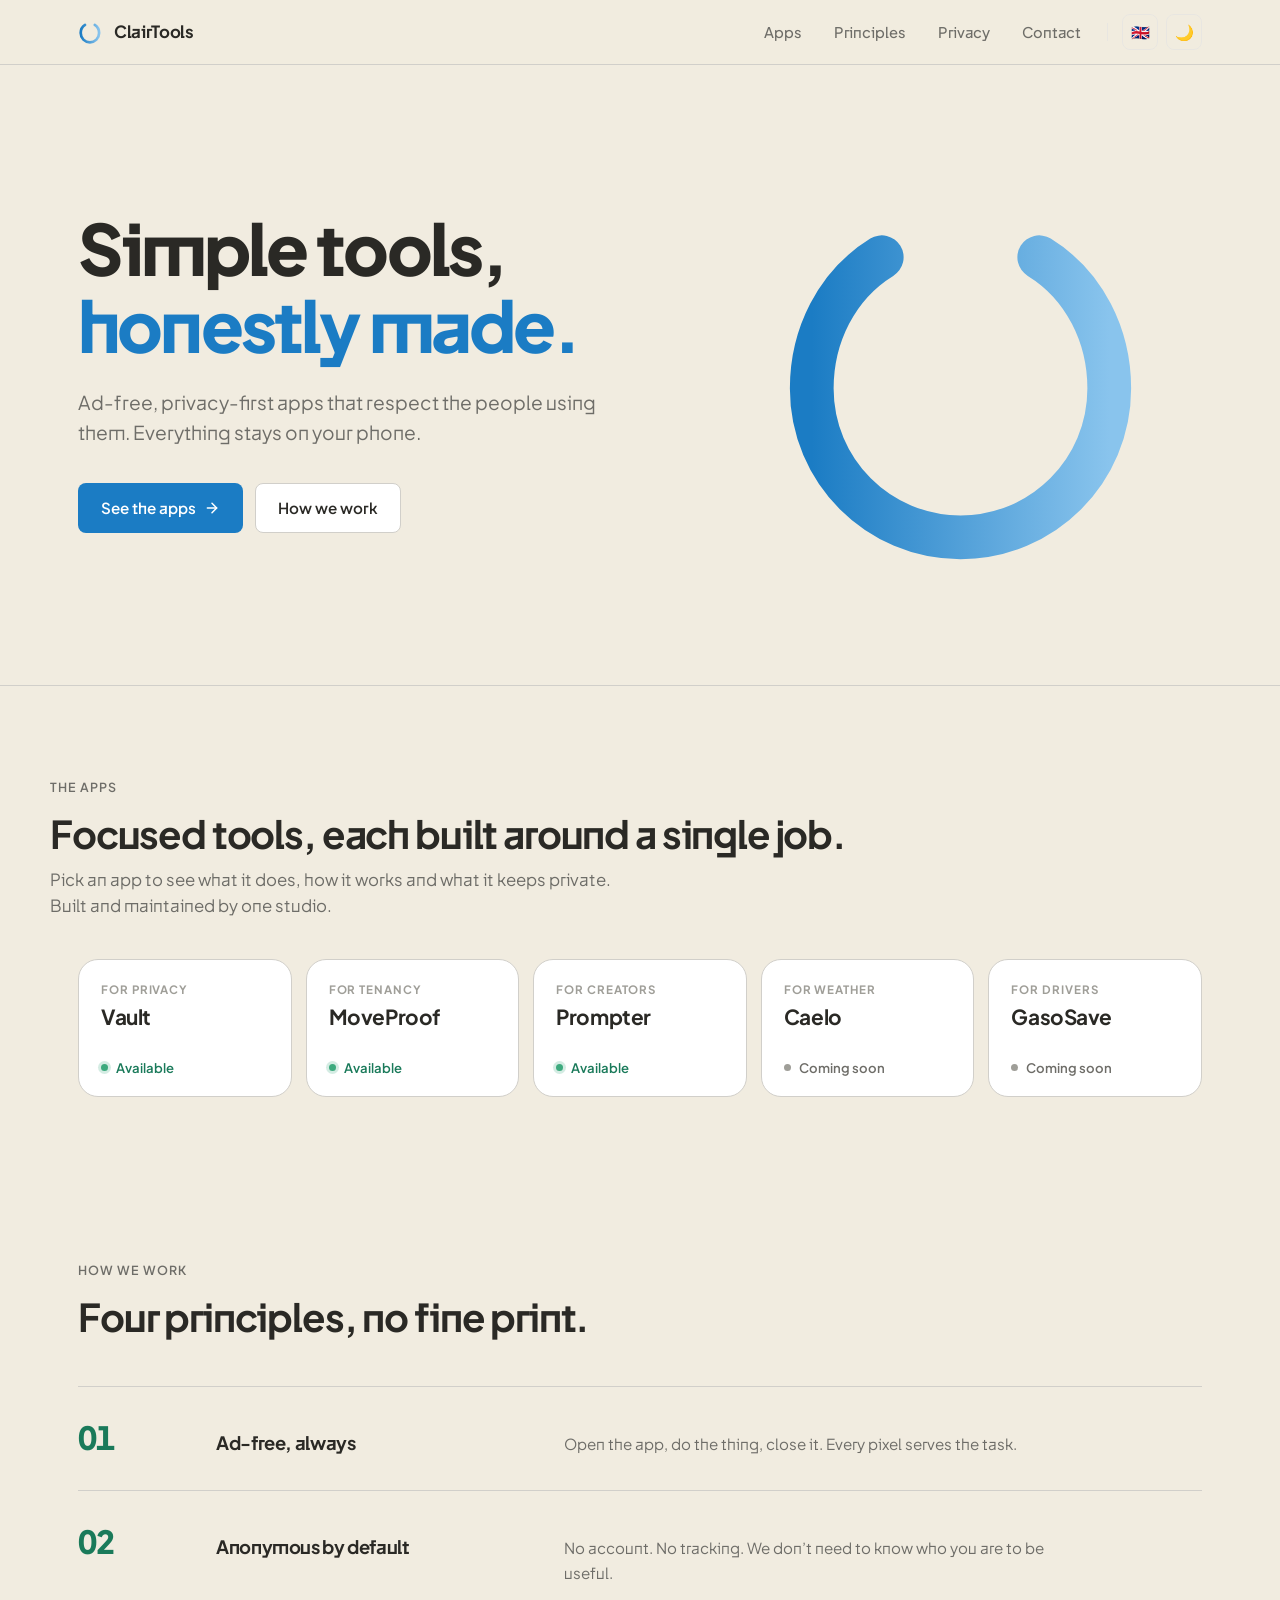
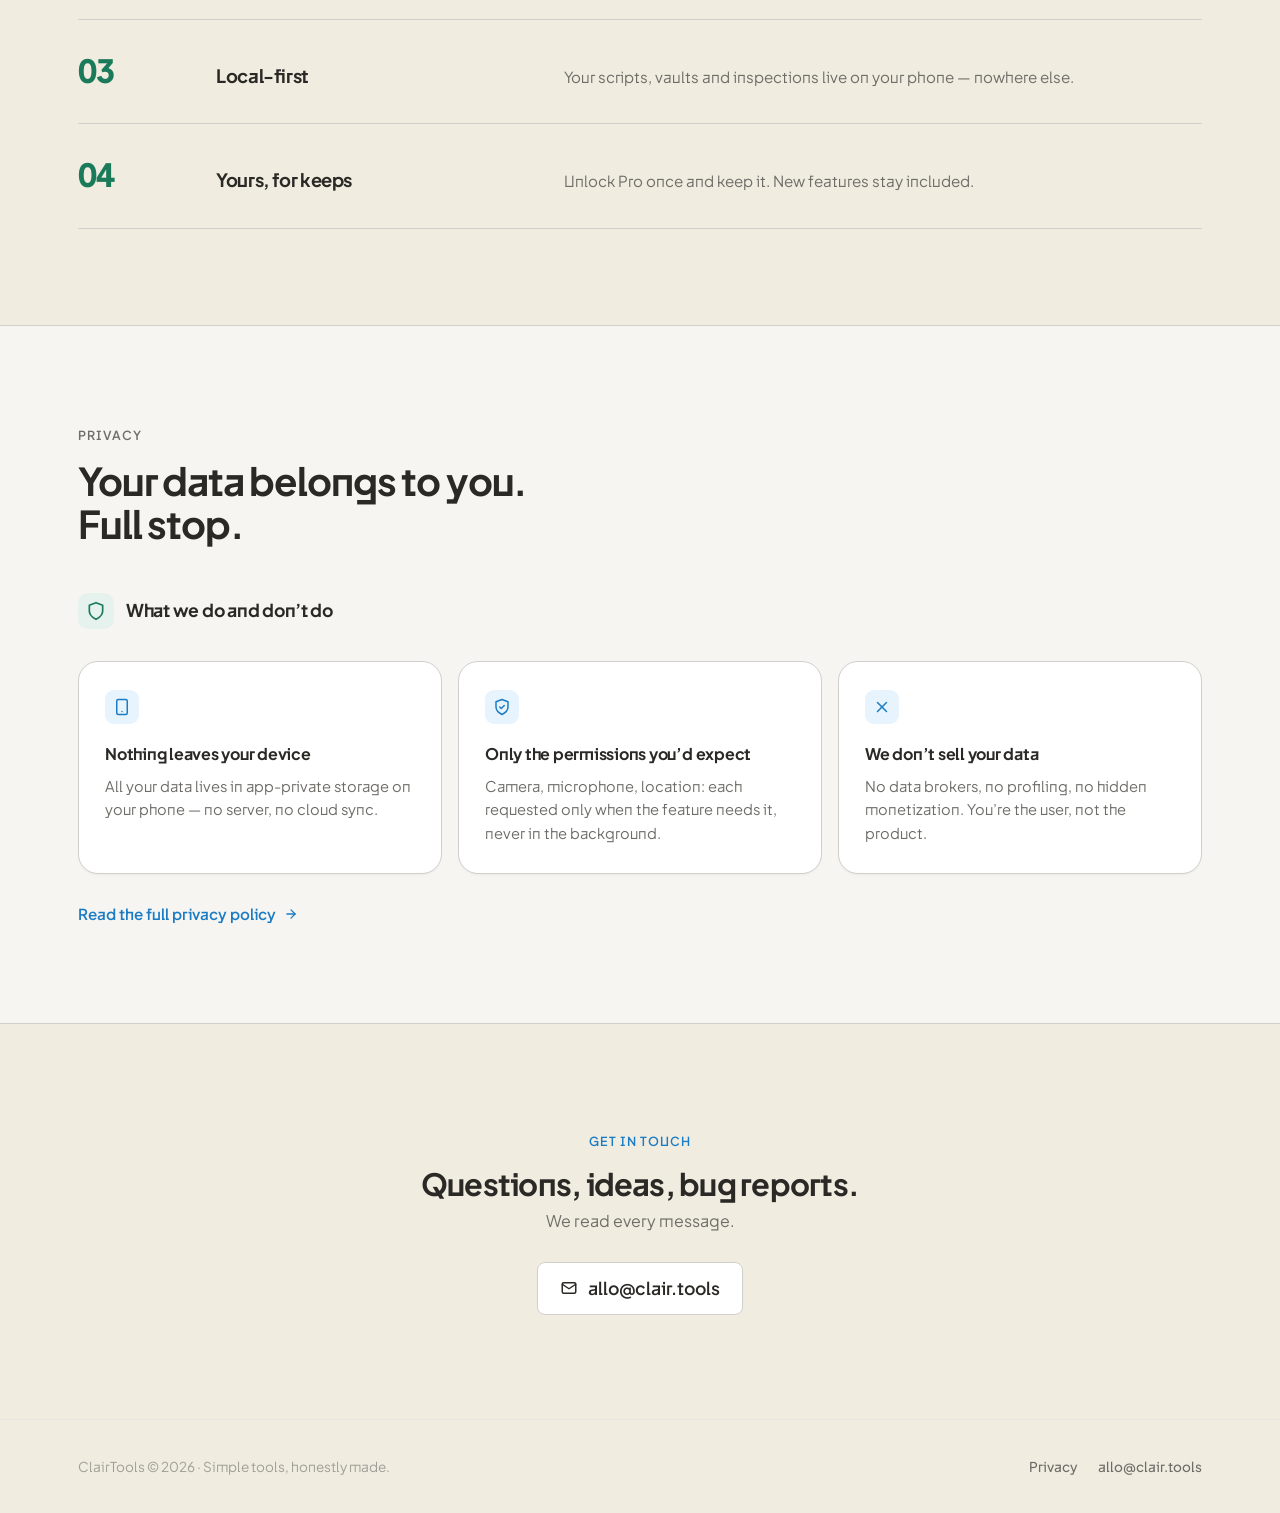
==== commit 2c0532fb: "prompter release" ====
--- a/index.html
+++ b/index.html
@@ -301,7 +301,74 @@
         </div>
     </article>
 
-    <!-- ── 03 · Caelo ─────────────────────────────────────────── -->
+    <!-- ── 03 · Prompter ──────────────────────────────────────── -->
+    <article class="chapter" data-app="prompter" id="prompter">
+        <div class="container chapter-inner">
+            <div class="chapter-head">
+                <span class="chapter-eyebrow">
+                    <span class="en">For creators</span><span class="fr">Pour les créateurs</span><span class="es">Para creadores</span><span class="pt">Para criadores</span>
+                </span>
+            </div>
+            <h3 class="chapter-name">Prompter</h3>
+            <p class="chapter-tagline">
+                <span class="en">Teleprompter, recorder, floating overlay.</span>
+                <span class="fr">Téléprompteur, enregistreur, overlay flottant.</span>
+                <span class="es">Teleprompter, grabadora, overlay flotante.</span>
+                <span class="pt">Teleprompter, gravador, overlay flutuante.</span>
+            </p>
+            <div class="chapter-grid">
+                <div class="chapter-info">
+                    <ul class="app-features">
+                        <li><span class="en">Smooth-scrolling teleprompter with mirror mode</span><span class="fr">Téléprompteur fluide avec mode miroir</span><span class="es">Teleprompter fluido con modo espejo</span><span class="pt">Teleprompter com rolagem suave e modo espelho</span></li>
+                        <li><span class="en">Camera recorder with on-screen script</span><span class="fr">Enregistreur caméra avec texte à l&rsquo;écran</span><span class="es">Grabadora con guión en pantalla</span><span class="pt">Gravador com roteiro na tela</span></li>
+                        <li><span class="en">Floating overlay over any app</span><span class="fr">Overlay flottant par-dessus n&rsquo;importe quelle app</span><span class="es">Overlay flotante sobre cualquier app</span><span class="pt">Overlay flutuante sobre qualquer app</span></li>
+                        <li><span class="en">Bluetooth remote control</span><span class="fr">Télécommande Bluetooth</span><span class="es">Mando a distancia Bluetooth</span><span class="pt">Controle remoto Bluetooth</span></li>
+                        <li><span class="en">Gaze correction while recording</span><span class="fr">Correction du regard pendant l&rsquo;enregistrement</span><span class="es">Corrección de mirada al grabar</span><span class="pt">Correção de olhar durante a gravação</span></li>
+                        <li><span class="en">AI script generation &amp; templates</span><span class="fr">Génération de scripts IA et modèles</span><span class="es">Generación de guiones con IA y plantillas</span><span class="pt">Geração de roteiros com IA e modelos</span></li>
+                    </ul>
+                    <div class="chapter-cta">
+                        <a href="https://play.google.com/store/apps/details?id=com.clairtools.prompter" class="btn btn-primary">
+                            <span class="en">Get Prompter</span>
+                            <span class="fr">Télécharger Prompter</span>
+                            <span class="es">Descargar Prompter</span>
+                            <span class="pt">Baixar Prompter</span>
+                            <svg viewBox="0 0 24 24" stroke-width="2.2"><use href="#icon-arrow"></use></svg>
+                        </a>
+                    </div>
+                </div>
+                <div class="chapter-media">
+                    <div class="phone-carousel" aria-label="Prompter screenshots">
+                        <div class="phone-frame">
+                            <img class="screenshot-light" src="img/prompter-light.png" alt="Prompter script list" loading="lazy">
+                            <img class="screenshot-dark" src="img/prompter-dark.png" alt="Prompter script list" loading="lazy">
+                        </div>
+                        <div class="phone-frame">
+                            <img class="screenshot-light" src="img/prompter-2-light.png" alt="Camera recorder with on-screen script" loading="lazy">
+                            <img class="screenshot-dark" src="img/prompter-2-dark.png" alt="Camera recorder with on-screen script" loading="lazy">
+                        </div>
+                        <div class="phone-frame">
+                            <img class="screenshot-light" src="img/prompter-3-light.png" alt="AI script generator" loading="lazy">
+                            <img class="screenshot-dark" src="img/prompter-3-dark.png" alt="AI script generator" loading="lazy">
+                        </div>
+                        <div class="phone-frame">
+                            <img class="screenshot-light" src="img/prompter-4-light.png" alt="Script editor" loading="lazy">
+                            <img class="screenshot-dark" src="img/prompter-4-dark.png" alt="Script editor" loading="lazy">
+                        </div>
+                        <div class="phone-frame">
+                            <img class="screenshot-light" src="img/prompter-5-light.png" alt="Script templates" loading="lazy">
+                            <img class="screenshot-dark" src="img/prompter-5-dark.png" alt="Script templates" loading="lazy">
+                        </div>
+                        <div class="phone-frame">
+                            <img class="screenshot-light" src="img/prompter-6-light.png" alt="Bluetooth remote control" loading="lazy">
+                            <img class="screenshot-dark" src="img/prompter-6-dark.png" alt="Bluetooth remote control" loading="lazy">
+                        </div>
+                    </div>
+                </div>
+            </div>
+        </div>
+    </article>
+
+    <!-- ── 04 · Caelo ─────────────────────────────────────────── -->
     <article class="chapter" data-app="caelo" id="caelo">
         <div class="container chapter-inner">
             <div class="chapter-head">
@@ -352,60 +419,6 @@
                         <div class="phone-frame">
                             <img class="screenshot-light" src="img/caelo-4-light.png" alt="Caelo units and one-purchase Pro" loading="lazy">
                             <img class="screenshot-dark" src="img/caelo-4-dark.png" alt="Caelo units and one-purchase Pro" loading="lazy">
-                        </div>
-                    </div>
-                </div>
-            </div>
-        </div>
-    </article>
-
-    <!-- ── 04 · Prompter ──────────────────────────────────────── -->
-    <article class="chapter" data-app="prompter" id="prompter">
-        <div class="container chapter-inner">
-            <div class="chapter-head">
-                <span class="chapter-eyebrow">
-                    <span class="en">For creators</span><span class="fr">Pour les créateurs</span><span class="es">Para creadores</span><span class="pt">Para criadores</span>
-                </span>
-            </div>
-            <h3 class="chapter-name">Prompter</h3>
-            <p class="chapter-tagline">
-                <span class="en">Teleprompter, recorder, floating overlay.</span>
-                <span class="fr">Téléprompteur, enregistreur, overlay flottant.</span>
-                <span class="es">Teleprompter, grabadora, overlay flotante.</span>
-                <span class="pt">Teleprompter, gravador, overlay flutuante.</span>
-            </p>
-            <div class="chapter-grid">
-                <div class="chapter-info">
-                    <ul class="app-features">
-                        <li><span class="en">Smooth-scrolling teleprompter with mirror mode</span><span class="fr">Téléprompteur fluide avec mode miroir</span><span class="es">Teleprompter fluido con modo espejo</span><span class="pt">Teleprompter com rolagem suave e modo espelho</span></li>
-                        <li><span class="en">Camera recorder with on-screen script</span><span class="fr">Enregistreur caméra avec texte à l&rsquo;écran</span><span class="es">Grabadora con guión en pantalla</span><span class="pt">Gravador com roteiro na tela</span></li>
-                        <li><span class="en">Floating overlay over any app</span><span class="fr">Overlay flottant par-dessus n&rsquo;importe quelle app</span><span class="es">Overlay flotante sobre cualquier app</span><span class="pt">Overlay flutuante sobre qualquer app</span></li>
-                        <li><span class="en">Bluetooth remote control</span><span class="fr">Télécommande Bluetooth</span><span class="es">Mando a distancia Bluetooth</span><span class="pt">Controle remoto Bluetooth</span></li>
-                        <li><span class="en">Gaze correction while recording</span><span class="fr">Correction du regard pendant l&rsquo;enregistrement</span><span class="es">Corrección de mirada al grabar</span><span class="pt">Correção de olhar durante a gravação</span></li>
-                        <li><span class="en">AI script generation &amp; templates</span><span class="fr">Génération de scripts IA et modèles</span><span class="es">Generación de guiones con IA y plantillas</span><span class="pt">Geração de roteiros com IA e modelos</span></li>
-                    </ul>
-                    <div class="chapter-cta">
-                        <span class="btn btn-disabled" aria-disabled="true">
-                            <span class="en">Coming soon</span>
-                            <span class="fr">Bientôt disponible</span>
-                            <span class="es">Próximamente</span>
-                            <span class="pt">Em breve</span>
-                        </span>
-                    </div>
-                </div>
-                <div class="chapter-media">
-                    <div class="phone-carousel" aria-label="Prompter screenshots">
-                        <div class="phone-frame">
-                            <img class="screenshot-light" src="img/prompter-light.png" alt="Prompter script list" loading="lazy">
-                            <img class="screenshot-dark" src="img/prompter-dark.png" alt="Prompter script list" loading="lazy">
-                        </div>
-                        <div class="phone-frame">
-                            <img class="screenshot-light" src="img/prompter-2-light.png" alt="Prompter teleprompter view" loading="lazy">
-                            <img class="screenshot-dark" src="img/prompter-2-dark.png" alt="Prompter teleprompter view" loading="lazy">
-                        </div>
-                        <div class="phone-frame">
-                            <img class="screenshot-light" src="img/prompter-3-light.png" alt="Prompter new script menu" loading="lazy">
-                            <img class="screenshot-dark" src="img/prompter-3-dark.png" alt="Prompter new script menu" loading="lazy">
                         </div>
                     </div>
                 </div>
--- a/v2.css
+++ b/v2.css
@@ -535,7 +535,9 @@
     width: 20%;
     border-radius: 2px;
     background: var(--accent);
-    transition: width 0.2s ease, transform 0.2s ease, height 0.15s ease, top 0.15s ease;
+    /* No width/transform transition — the fill must track scrollLeft 1:1 or
+       it visibly lags behind the swipe. Only the hover-thickness animates. */
+    transition: height 0.15s ease, top 0.15s ease;
     transform-origin: left;
 }
 @media (hover: hover) {
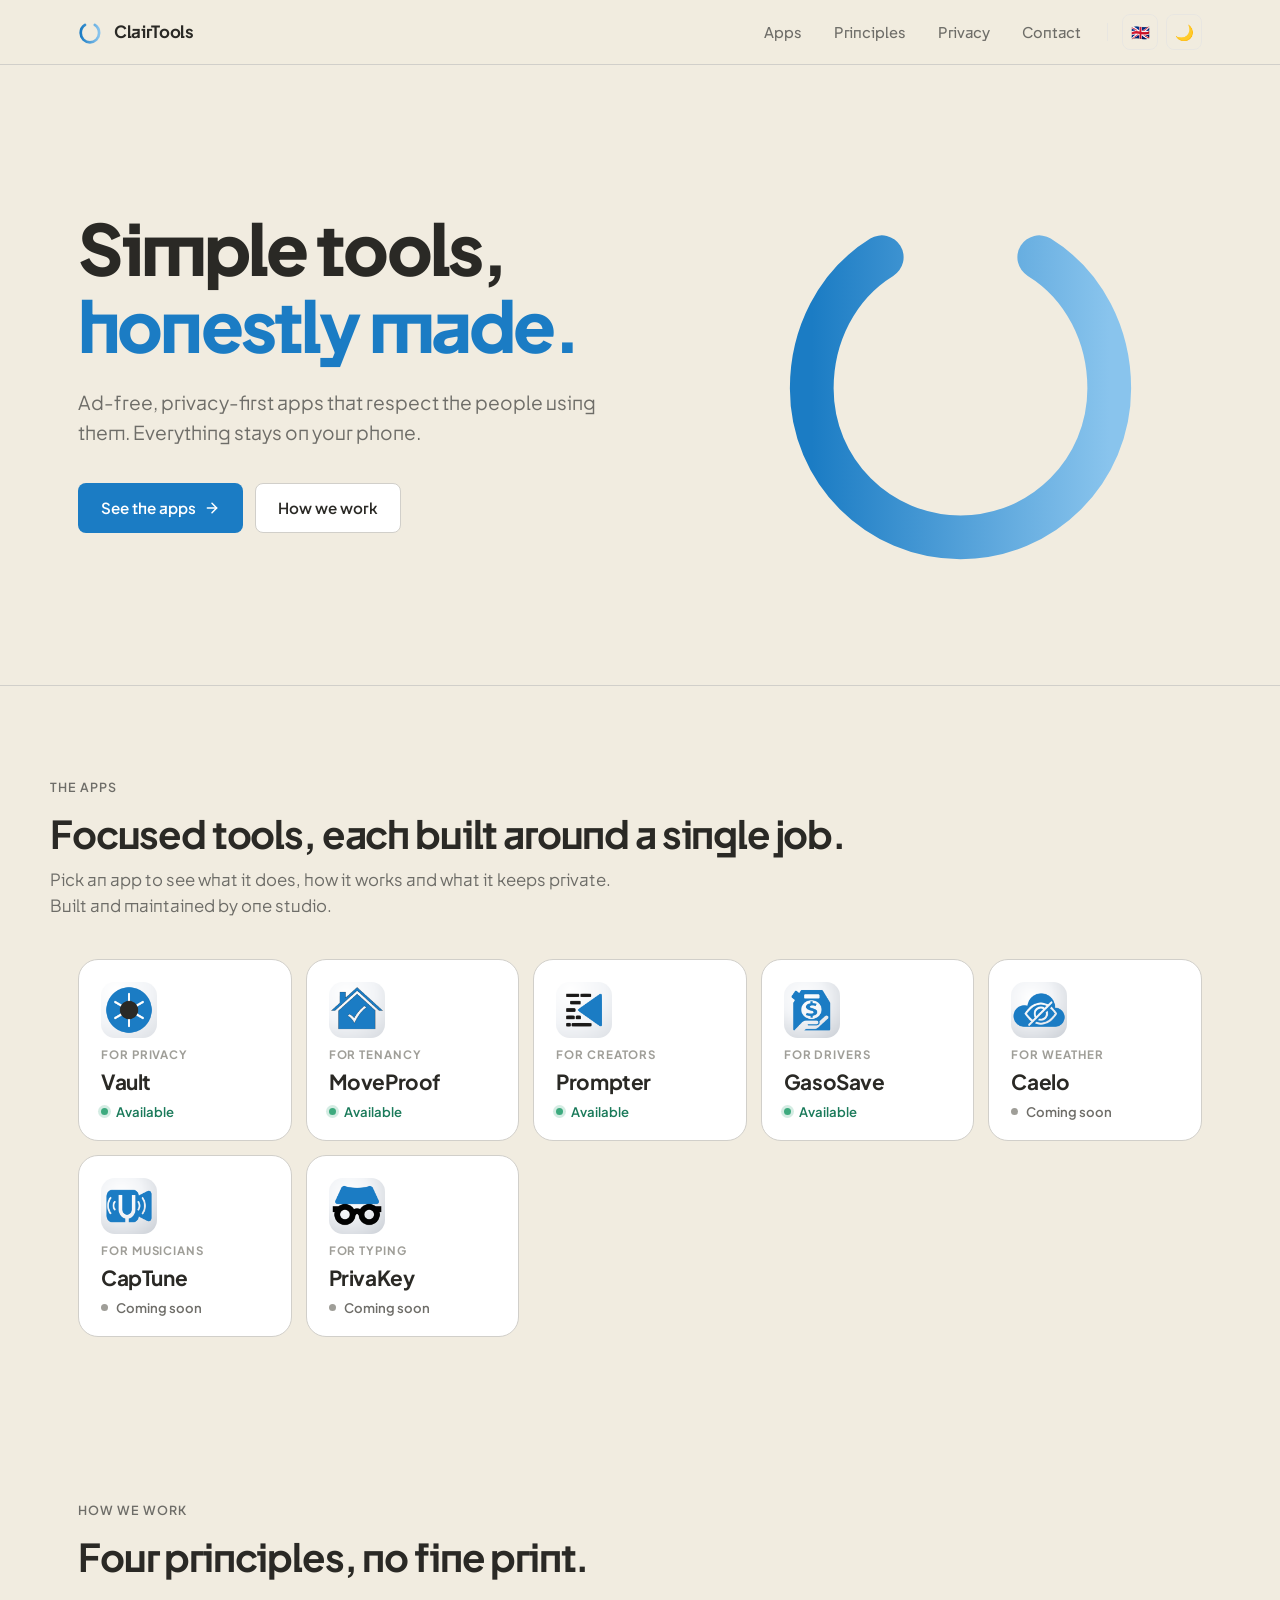
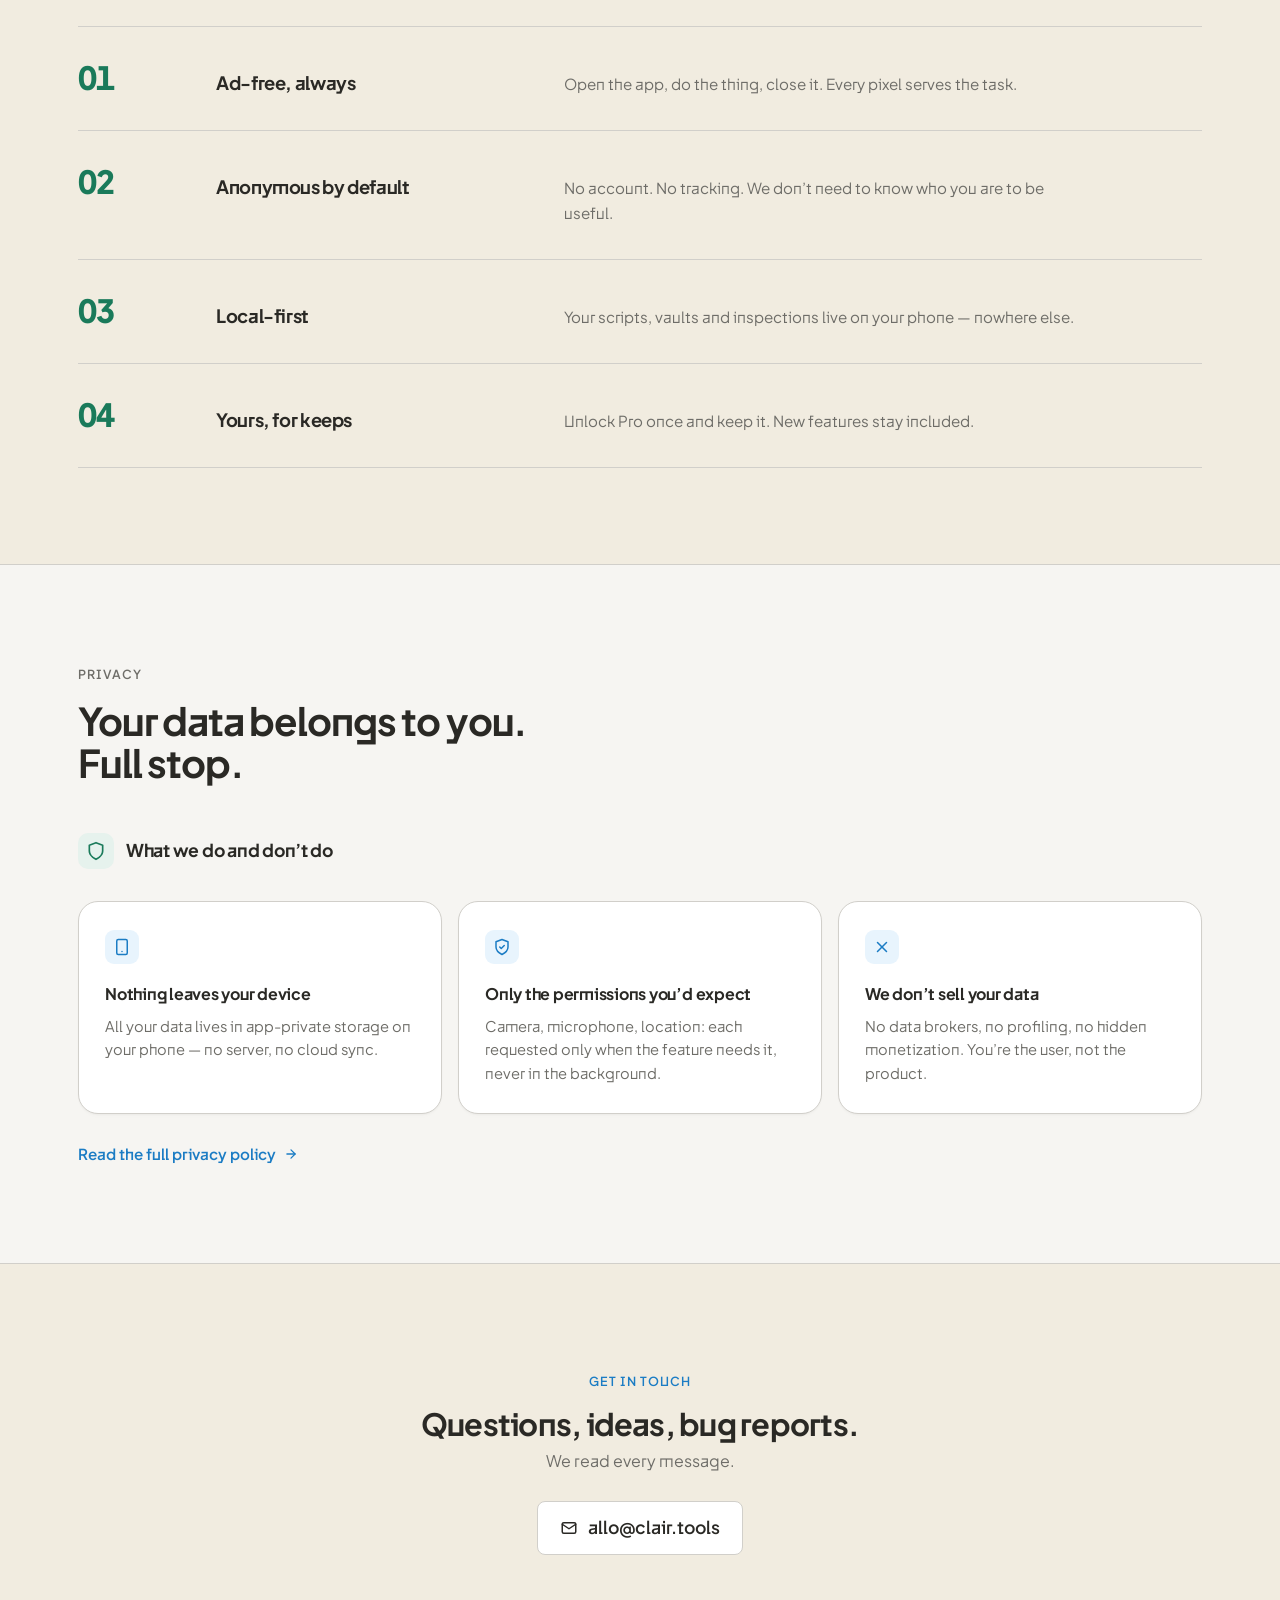
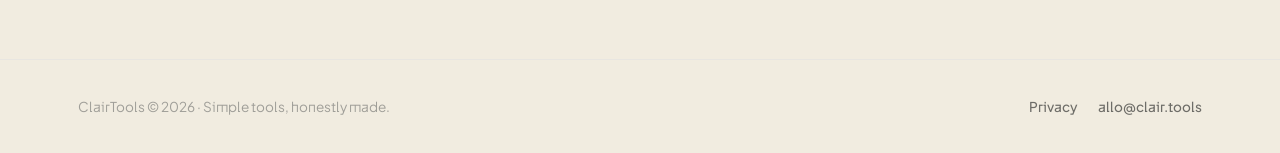
==== commit f4bfc049: "tuner, keyboard and gasosave release" ====
--- a/index.html
+++ b/index.html
@@ -155,6 +155,7 @@
     <article class="chapter" data-app="vault" id="vault">
         <div class="container chapter-inner">
             <div class="chapter-head">
+                <img class="chapter-icon" src="img/icon-vault.png" alt="Vault icon" width="72" height="72">
                 <span class="chapter-eyebrow">
                     <span class="en">For privacy</span><span class="fr">Pour la confidentialité</span><span class="es">Para la privacidad</span><span class="pt">Para a privacidade</span>
                 </span>
@@ -230,6 +231,7 @@
     <article class="chapter" data-app="moveproof" id="moveproof">
         <div class="container chapter-inner">
             <div class="chapter-head">
+                <img class="chapter-icon" src="img/icon-moveproof.png" alt="MoveProof icon" width="72" height="72">
                 <span class="chapter-eyebrow">
                     <span class="en">For tenancy</span><span class="fr">Pour la location</span><span class="es">Para alquileres</span><span class="pt">Para locações</span>
                 </span>
@@ -305,6 +307,7 @@
     <article class="chapter" data-app="prompter" id="prompter">
         <div class="container chapter-inner">
             <div class="chapter-head">
+                <img class="chapter-icon" src="img/icon-prompter.png" alt="Prompter icon" width="72" height="72">
                 <span class="chapter-eyebrow">
                     <span class="en">For creators</span><span class="fr">Pour les créateurs</span><span class="es">Para creadores</span><span class="pt">Para criadores</span>
                 </span>
@@ -372,6 +375,7 @@
     <article class="chapter" data-app="caelo" id="caelo">
         <div class="container chapter-inner">
             <div class="chapter-head">
+                <img class="chapter-icon" src="img/icon-caelo.png" alt="Caelo icon" width="72" height="72">
                 <span class="chapter-eyebrow">
                     <span class="en">For weather</span><span class="fr">Pour la météo</span><span class="es">Para el tiempo</span><span class="pt">Para o tempo</span>
                 </span>
@@ -430,6 +434,7 @@
     <article class="chapter" data-app="gasosave" id="gasosave">
         <div class="container chapter-inner">
             <div class="chapter-head">
+                <img class="chapter-icon" src="img/icon-gasosave.png" alt="GasoSave icon" width="72" height="72">
                 <span class="chapter-eyebrow">
                     <span class="en">For drivers</span><span class="fr">Pour les conducteurs</span><span class="es">Para conductores</span><span class="pt">Para motoristas</span>
                 </span>
@@ -452,6 +457,73 @@
                         <li><span class="en">Android Auto card &amp; home-screen widget</span><span class="fr">Carte Android Auto et widget d&rsquo;accueil</span><span class="es">Tarjeta Android Auto y widget de inicio</span><span class="pt">Cartão Android Auto e widget na tela inicial</span></li>
                     </ul>
                     <div class="chapter-cta">
+                        <a href="https://play.google.com/store/apps/details?id=com.clairtools.gasosave" class="btn btn-primary">
+                            <span class="en">Get GasoSave</span>
+                            <span class="fr">Télécharger GasoSave</span>
+                            <span class="es">Descargar GasoSave</span>
+                            <span class="pt">Baixar GasoSave</span>
+                            <svg viewBox="0 0 24 24" stroke-width="2.2"><use href="#icon-arrow"></use></svg>
+                        </a>
+                    </div>
+                </div>
+                <div class="chapter-media">
+                    <div class="phone-carousel" aria-label="GasoSave screenshots">
+                        <div class="phone-frame">
+                            <img class="screenshot-light" src="img/gasosave-light.png" alt="My car" loading="lazy">
+                            <img class="screenshot-dark" src="img/gasosave-dark.png" alt="My car" loading="lazy">
+                        </div>
+                        <div class="phone-frame">
+                            <img class="screenshot-light" src="img/gasosave-2-light.png" alt="Fill-up list" loading="lazy">
+                            <img class="screenshot-dark" src="img/gasosave-2-dark.png" alt="Fill-up list" loading="lazy">
+                        </div>
+                        <div class="phone-frame">
+                            <img class="screenshot-light" src="img/gasosave-3-light.png" alt="Fill-up editor" loading="lazy">
+                            <img class="screenshot-dark" src="img/gasosave-3-dark.png" alt="Fill-up editor" loading="lazy">
+                        </div>
+                        <div class="phone-frame">
+                            <img class="screenshot-light" src="img/gasosave-4-light.png" alt="Dashboard" loading="lazy">
+                            <img class="screenshot-dark" src="img/gasosave-4-dark.png" alt="Dashboard" loading="lazy">
+                        </div>
+                        <div class="phone-frame">
+                            <img class="screenshot-light" src="img/gasosave-5-light.png" alt="Trips list" loading="lazy">
+                            <img class="screenshot-dark" src="img/gasosave-5-dark.png" alt="Trips list" loading="lazy">
+                        </div>
+                        <div class="phone-frame">
+                            <img class="screenshot-light" src="img/gasosave-6-light.png" alt="Fuel price finder" loading="lazy">
+                            <img class="screenshot-dark" src="img/gasosave-6-dark.png" alt="Fuel price finder" loading="lazy">
+                        </div>
+                    </div>
+                </div>
+            </div>
+        </div>
+    </article>
+
+    <!-- ── 06 · CapTune ───────────────────────────────────────── -->
+    <article class="chapter" data-app="captune" id="captune">
+        <div class="container chapter-inner">
+            <div class="chapter-head">
+                <img class="chapter-icon" src="img/icon-captune.png" alt="CapTune icon" width="72" height="72">
+                <span class="chapter-eyebrow">
+                    <span class="en">For musicians</span><span class="fr">Pour les musiciens</span><span class="es">Para músicos</span><span class="pt">Para músicos</span>
+                </span>
+            </div>
+            <h3 class="chapter-name">CapTune</h3>
+            <p class="chapter-tagline">
+                <span class="en">A chromatic tuner and recorder for kalimba, guitar and more.</span>
+                <span class="fr">Un accordeur chromatique et enregistreur pour kalimba, guitare et plus.</span>
+                <span class="es">Un afinador cromático y grabadora para kalimba, guitarra y más.</span>
+                <span class="pt">Um afinador cromático e gravador para kalimba, violão e mais.</span>
+            </p>
+            <div class="chapter-grid">
+                <div class="chapter-info">
+                    <ul class="app-features">
+                        <li><span class="en">Live pitch &mdash; note &amp; cents in real time</span><span class="fr">Hauteur en direct &mdash; note et centièmes en temps réel</span><span class="es">Tono en vivo &mdash; nota y centésimas en tiempo real</span><span class="pt">Afinação ao vivo &mdash; nota e cents em tempo real</span></li>
+                        <li><span class="en">Chromatic mode plus kalimba, guitar, bass &amp; ukulele presets</span><span class="fr">Mode chromatique plus préréglages kalimba, guitare, basse et ukulélé</span><span class="es">Modo cromático y presets de kalimba, guitarra, bajo y ukelele</span><span class="pt">Modo cromático e presets de kalimba, violão, baixo e ukulele</span></li>
+                        <li><span class="en">Record a video with the pitch overlay baked in</span><span class="fr">Enregistre une vidéo avec l&rsquo;affichage de hauteur incrusté</span><span class="es">Graba un vídeo con la superposición de tono integrada</span><span class="pt">Grave um vídeo com a sobreposição de afinação embutida</span></li>
+                        <li><span class="en">Custom A4 reference, from 415 to 466&nbsp;Hz</span><span class="fr">Référence A4 personnalisée, de 415 à 466&nbsp;Hz</span><span class="es">Referencia A4 personalizada, de 415 a 466&nbsp;Hz</span><span class="pt">Referência A4 personalizada, de 415 a 466&nbsp;Hz</span></li>
+                        <li><span class="en">Works fully offline &mdash; audio never leaves your device</span><span class="fr">Fonctionne hors ligne &mdash; l&rsquo;audio ne quitte jamais ton appareil</span><span class="es">Funciona sin conexión &mdash; el audio nunca sale de tu dispositivo</span><span class="pt">Funciona offline &mdash; o áudio nunca sai do seu aparelho</span></li>
+                    </ul>
+                    <div class="chapter-cta">
                         <span class="btn btn-disabled" aria-disabled="true">
                             <span class="en">Coming soon</span>
                             <span class="fr">Bientôt disponible</span>
@@ -461,30 +533,81 @@
                     </div>
                 </div>
                 <div class="chapter-media">
-                    <div class="phone-carousel" aria-label="GasoSave screenshots">
-                        <div class="phone-frame">
-                            <img class="screenshot-light" src="img/gasosave-light.png" alt="My car" loading="lazy">
-                            <img class="screenshot-dark" src="img/gasosave-dark.png" alt="My car" loading="lazy">
-                        </div>
-                        <div class="phone-frame">
-                            <img class="screenshot-light" src="img/gasosave-2-light.png" alt="Fill-up list" loading="lazy">
-                            <img class="screenshot-dark" src="img/gasosave-2-dark.png" alt="Fill-up list" loading="lazy">
-                        </div>
-                        <div class="phone-frame">
-                            <img class="screenshot-light" src="img/gasosave-3-light.png" alt="Fill-up editor" loading="lazy">
-                            <img class="screenshot-dark" src="img/gasosave-3-dark.png" alt="Fill-up editor" loading="lazy">
-                        </div>
-                        <div class="phone-frame">
-                            <img class="screenshot-light" src="img/gasosave-4-light.png" alt="Dashboard" loading="lazy">
-                            <img class="screenshot-dark" src="img/gasosave-4-dark.png" alt="Dashboard" loading="lazy">
-                        </div>
-                        <div class="phone-frame">
-                            <img class="screenshot-light" src="img/gasosave-5-light.png" alt="Trips list" loading="lazy">
-                            <img class="screenshot-dark" src="img/gasosave-5-dark.png" alt="Trips list" loading="lazy">
-                        </div>
-                        <div class="phone-frame">
-                            <img class="screenshot-light" src="img/gasosave-6-light.png" alt="Fuel price finder" loading="lazy">
-                            <img class="screenshot-dark" src="img/gasosave-6-dark.png" alt="Fuel price finder" loading="lazy">
+                    <div class="phone-carousel" aria-label="CapTune screenshots">
+                        <div class="phone-frame">
+                            <img class="screenshot-light" src="img/captune-light.png" alt="CapTune live tuner" loading="lazy">
+                            <img class="screenshot-dark" src="img/captune-dark.png" alt="CapTune live tuner" loading="lazy">
+                        </div>
+                        <div class="phone-frame">
+                            <img class="screenshot-light" src="img/captune-2-light.png" alt="CapTune recording library" loading="lazy">
+                            <img class="screenshot-dark" src="img/captune-2-dark.png" alt="CapTune recording library" loading="lazy">
+                        </div>
+                        <div class="phone-frame">
+                            <img class="screenshot-light" src="img/captune-3-light.png" alt="CapTune Pro features" loading="lazy">
+                            <img class="screenshot-dark" src="img/captune-3-dark.png" alt="CapTune Pro features" loading="lazy">
+                        </div>
+                        <div class="phone-frame">
+                            <img class="screenshot-light" src="img/captune-4-light.png" alt="CapTune one-time Pro" loading="lazy">
+                            <img class="screenshot-dark" src="img/captune-4-dark.png" alt="CapTune one-time Pro" loading="lazy">
+                        </div>
+                    </div>
+                </div>
+            </div>
+        </div>
+    </article>
+
+    <!-- ── 07 · PrivaKey ──────────────────────────────────────── -->
+    <article class="chapter" data-app="keyboard" id="keyboard">
+        <div class="container chapter-inner">
+            <div class="chapter-head">
+                <img class="chapter-icon" src="img/icon-keyboard.png" alt="PrivaKey icon" width="72" height="72">
+                <span class="chapter-eyebrow">
+                    <span class="en">For typing</span><span class="fr">Pour la saisie</span><span class="es">Para escribir</span><span class="pt">Para digitar</span>
+                </span>
+            </div>
+            <h3 class="chapter-name">PrivaKey</h3>
+            <p class="chapter-tagline">
+                <span class="en">A private, on-device keyboard. Your typing never leaves your phone.</span>
+                <span class="fr">Un clavier privé, sur l&rsquo;appareil. Ta saisie ne quitte jamais ton téléphone.</span>
+                <span class="es">Un teclado privado, en el dispositivo. Lo que escribes nunca sale de tu teléfono.</span>
+                <span class="pt">Um teclado privado, no aparelho. O que você digita nunca sai do seu celular.</span>
+            </p>
+            <div class="chapter-grid">
+                <div class="chapter-info">
+                    <ul class="app-features">
+                        <li><span class="en">On-device AI prediction &amp; autocorrect</span><span class="fr">Prédiction IA et correction sur l&rsquo;appareil</span><span class="es">Predicción con IA y autocorrección en el dispositivo</span><span class="pt">Previsão com IA e autocorreção no aparelho</span></li>
+                        <li><span class="en">Encrypted clipboard history</span><span class="fr">Historique de presse-papiers chiffré</span><span class="es">Historial del portapapeles cifrado</span><span class="pt">Histórico da área de transferência criptografado</span></li>
+                        <li><span class="en">Text snippets &amp; shortcuts</span><span class="fr">Raccourcis de texte et abréviations</span><span class="es">Atajos de texto y abreviaciones</span><span class="pt">Atalhos de texto e abreviações</span></li>
+                        <li><span class="en">AI writing tools &mdash; rewrite, tone &amp; translate</span><span class="fr">Outils d&rsquo;écriture IA &mdash; reformuler, ton et traduire</span><span class="es">Herramientas de escritura con IA &mdash; reescribir, tono y traducir</span><span class="pt">Ferramentas de escrita com IA &mdash; reescrever, tom e traduzir</span></li>
+                        <li><span class="en">Per-app incognito mode</span><span class="fr">Mode incognito par application</span><span class="es">Modo incógnito por aplicación</span><span class="pt">Modo anônimo por aplicativo</span></li>
+                        <li><span class="en">100% offline &mdash; no internet permission in the keyboard</span><span class="fr">100% hors ligne &mdash; aucune permission internet dans le clavier</span><span class="es">100% sin conexión &mdash; sin permiso de internet en el teclado</span><span class="pt">100% offline &mdash; sem permissão de internet no teclado</span></li>
+                    </ul>
+                    <div class="chapter-cta">
+                        <span class="btn btn-disabled" aria-disabled="true">
+                            <span class="en">Coming soon</span>
+                            <span class="fr">Bientôt disponible</span>
+                            <span class="es">Próximamente</span>
+                            <span class="pt">Em breve</span>
+                        </span>
+                    </div>
+                </div>
+                <div class="chapter-media">
+                    <div class="phone-carousel" aria-label="PrivaKey screenshots">
+                        <div class="phone-frame">
+                            <img class="screenshot-light" src="img/keyboard-light.png" alt="PrivaKey keyboard with on-device predictions" loading="lazy">
+                            <img class="screenshot-dark" src="img/keyboard-dark.png" alt="PrivaKey keyboard with on-device predictions" loading="lazy">
+                        </div>
+                        <div class="phone-frame">
+                            <img class="screenshot-light" src="img/keyboard-2-light.png" alt="PrivaKey settings and on-device AI" loading="lazy">
+                            <img class="screenshot-dark" src="img/keyboard-2-dark.png" alt="PrivaKey settings and on-device AI" loading="lazy">
+                        </div>
+                        <div class="phone-frame">
+                            <img class="screenshot-light" src="img/keyboard-3-light.png" alt="PrivaKey text snippets" loading="lazy">
+                            <img class="screenshot-dark" src="img/keyboard-3-dark.png" alt="PrivaKey text snippets" loading="lazy">
+                        </div>
+                        <div class="phone-frame">
+                            <img class="screenshot-light" src="img/keyboard-4-light.png" alt="PrivaKey encrypted clipboard history" loading="lazy">
+                            <img class="screenshot-dark" src="img/keyboard-4-dark.png" alt="PrivaKey encrypted clipboard history" loading="lazy">
                         </div>
                     </div>
                 </div>
--- a/v2.css
+++ b/v2.css
@@ -300,6 +300,11 @@
 }
 .app-tile:active { transform: translateY(0); }
 .app-tile:focus-visible { outline: 2px solid var(--accent); outline-offset: 2px; }
+.app-tile-icon {
+    width: 56px; height: 56px;
+    border-radius: 14px;
+    display: block;
+}
 .app-tile-cat {
     font-size: 0.72rem; font-weight: 700;
     letter-spacing: 0.08em; text-transform: uppercase;
@@ -375,10 +380,16 @@
 
 .chapter-head {
     display: flex;
-    align-items: baseline;
-    gap: 20px;
+    align-items: center;
+    gap: 16px;
     flex-wrap: wrap;
     margin-bottom: 10px;
+}
+.chapter-icon {
+    width: 72px; height: 72px;
+    border-radius: 18px;
+    box-shadow: 0 4px 16px -8px rgba(0,0,0,0.35);
+    flex-shrink: 0;
 }
 .chapter-eyebrow {
     font-size: 0.78rem; font-weight: 600;
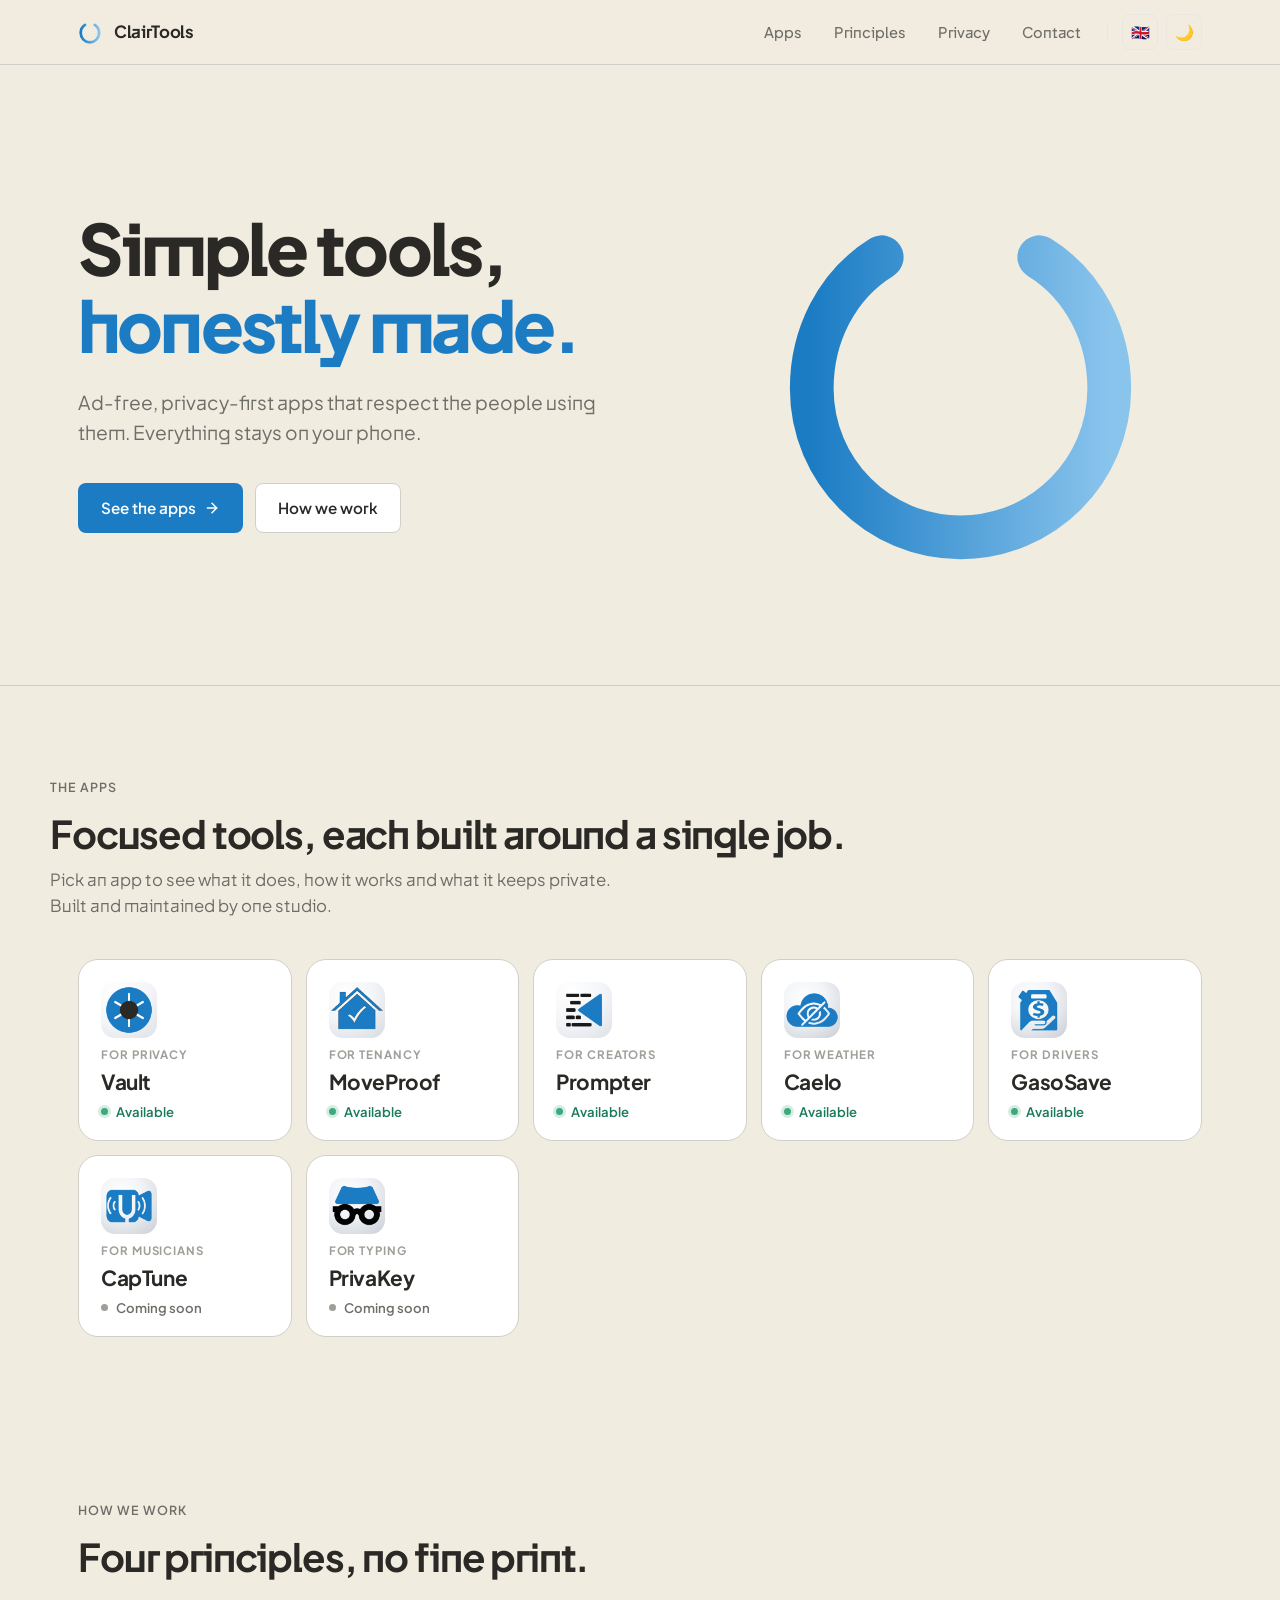
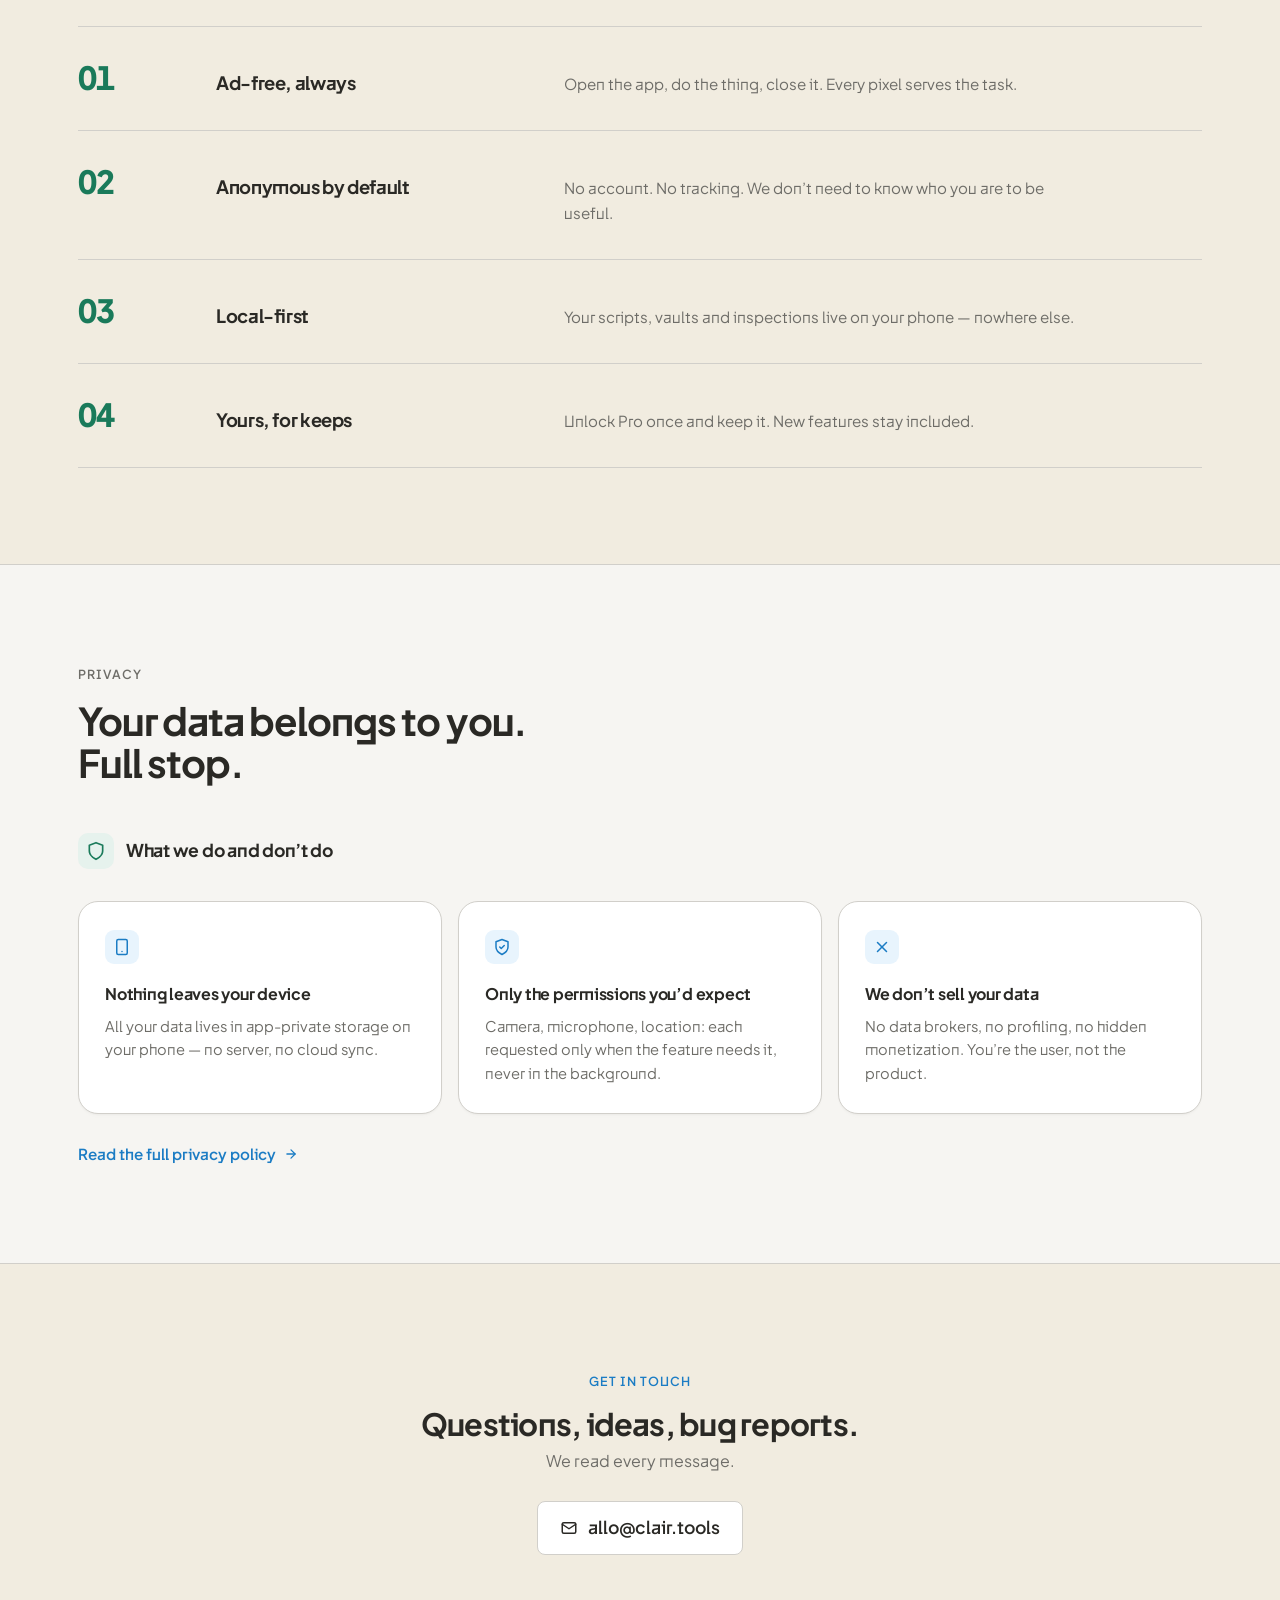
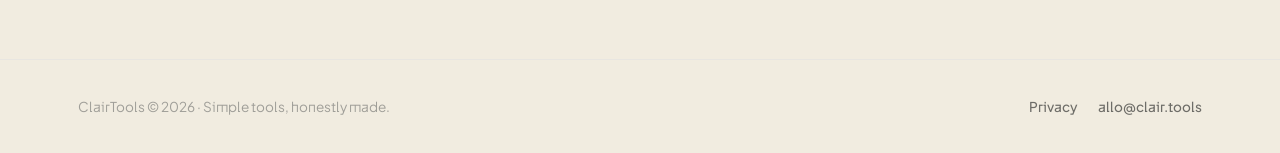
==== commit b18389ca: "caelo release" ====
--- a/index.html
+++ b/index.html
@@ -398,12 +398,13 @@
                         <li><span class="en">Home-screen widgets</span><span class="fr">Widgets d&rsquo;écran d&rsquo;accueil</span><span class="es">Widgets de pantalla de inicio</span><span class="pt">Widgets na tela inicial</span></li>
                     </ul>
                     <div class="chapter-cta">
-                        <span class="btn btn-disabled" aria-disabled="true">
-                            <span class="en">Coming soon</span>
-                            <span class="fr">Bientôt disponible</span>
-                            <span class="es">Próximamente</span>
-                            <span class="pt">Em breve</span>
-                        </span>
+                        <a href="https://play.google.com/store/apps/details?id=com.clairtools.weather" class="btn btn-primary">
+                            <span class="en">Get Caelo</span>
+                            <span class="fr">Télécharger Caelo</span>
+                            <span class="es">Descargar Caelo</span>
+                            <span class="pt">Baixar Caelo</span>
+                            <svg viewBox="0 0 24 24" stroke-width="2.2"><use href="#icon-arrow"></use></svg>
+                        </a>
                     </div>
                 </div>
                 <div class="chapter-media">
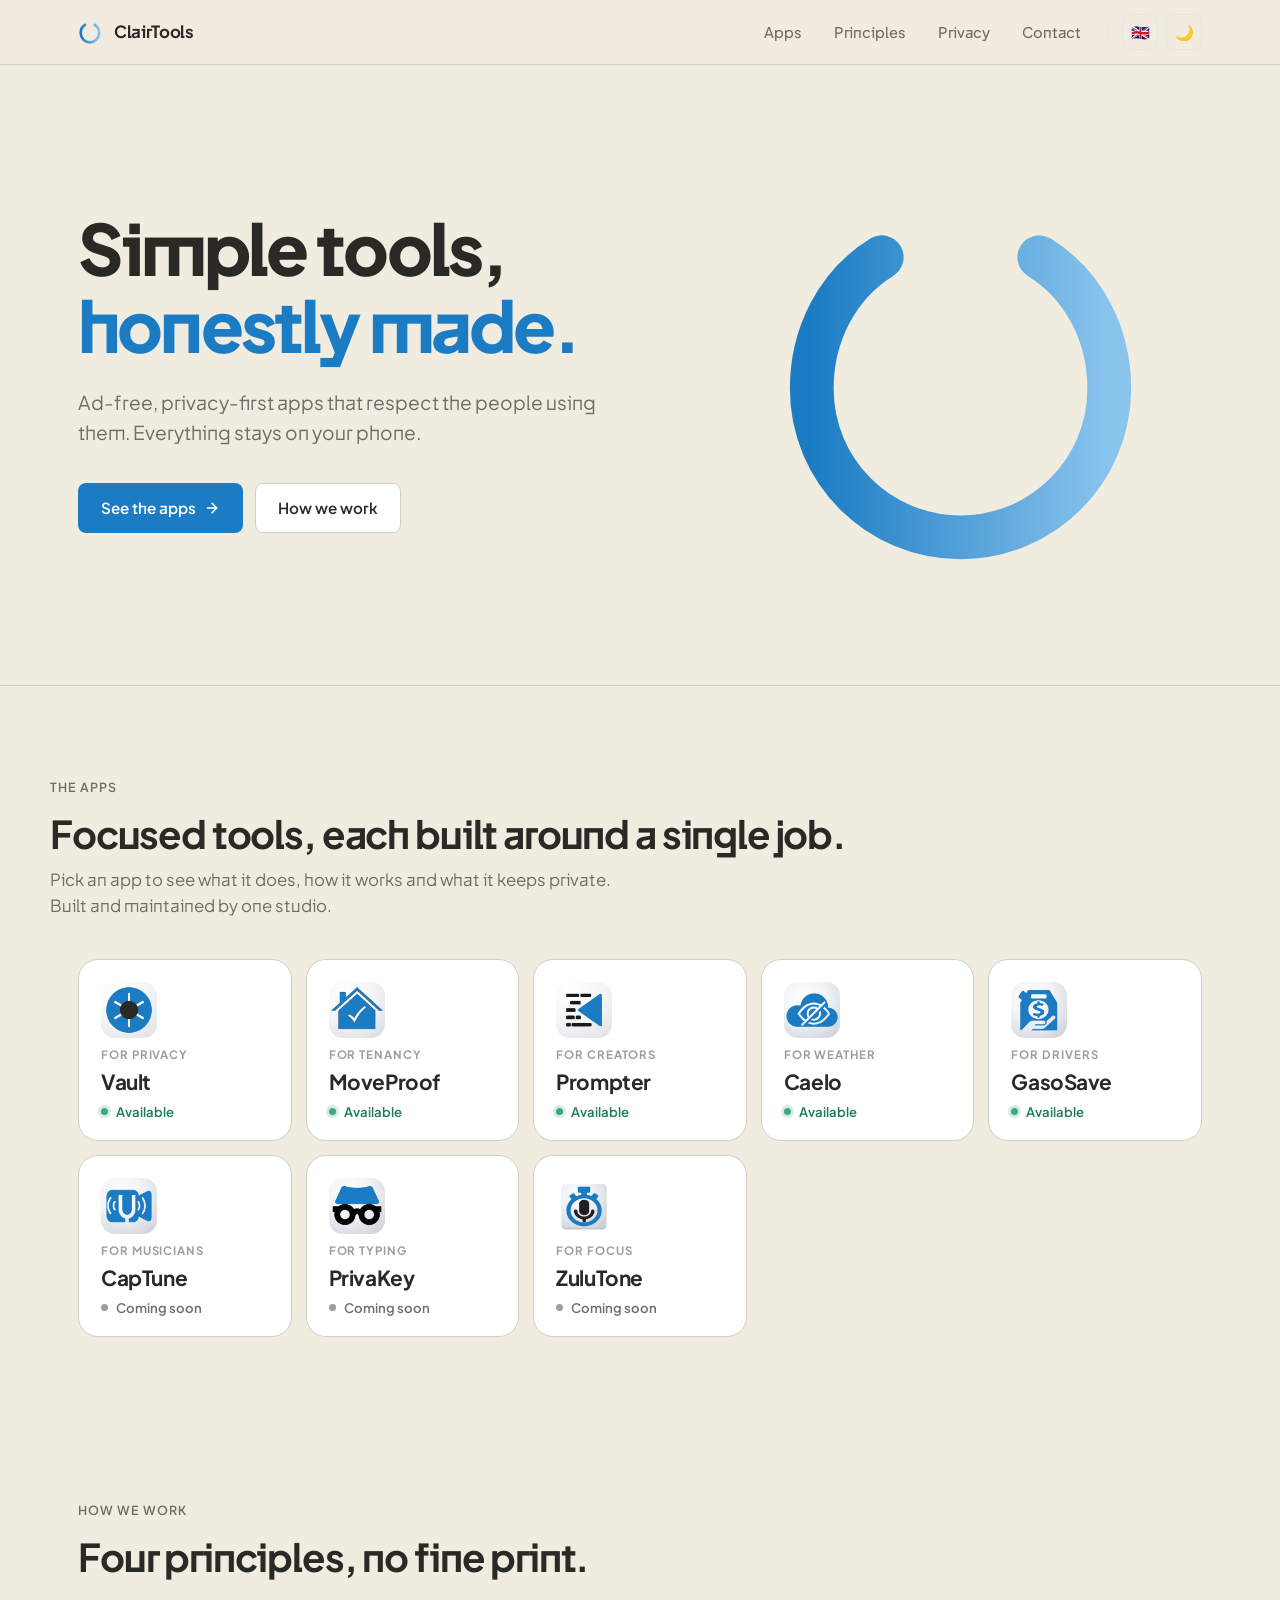
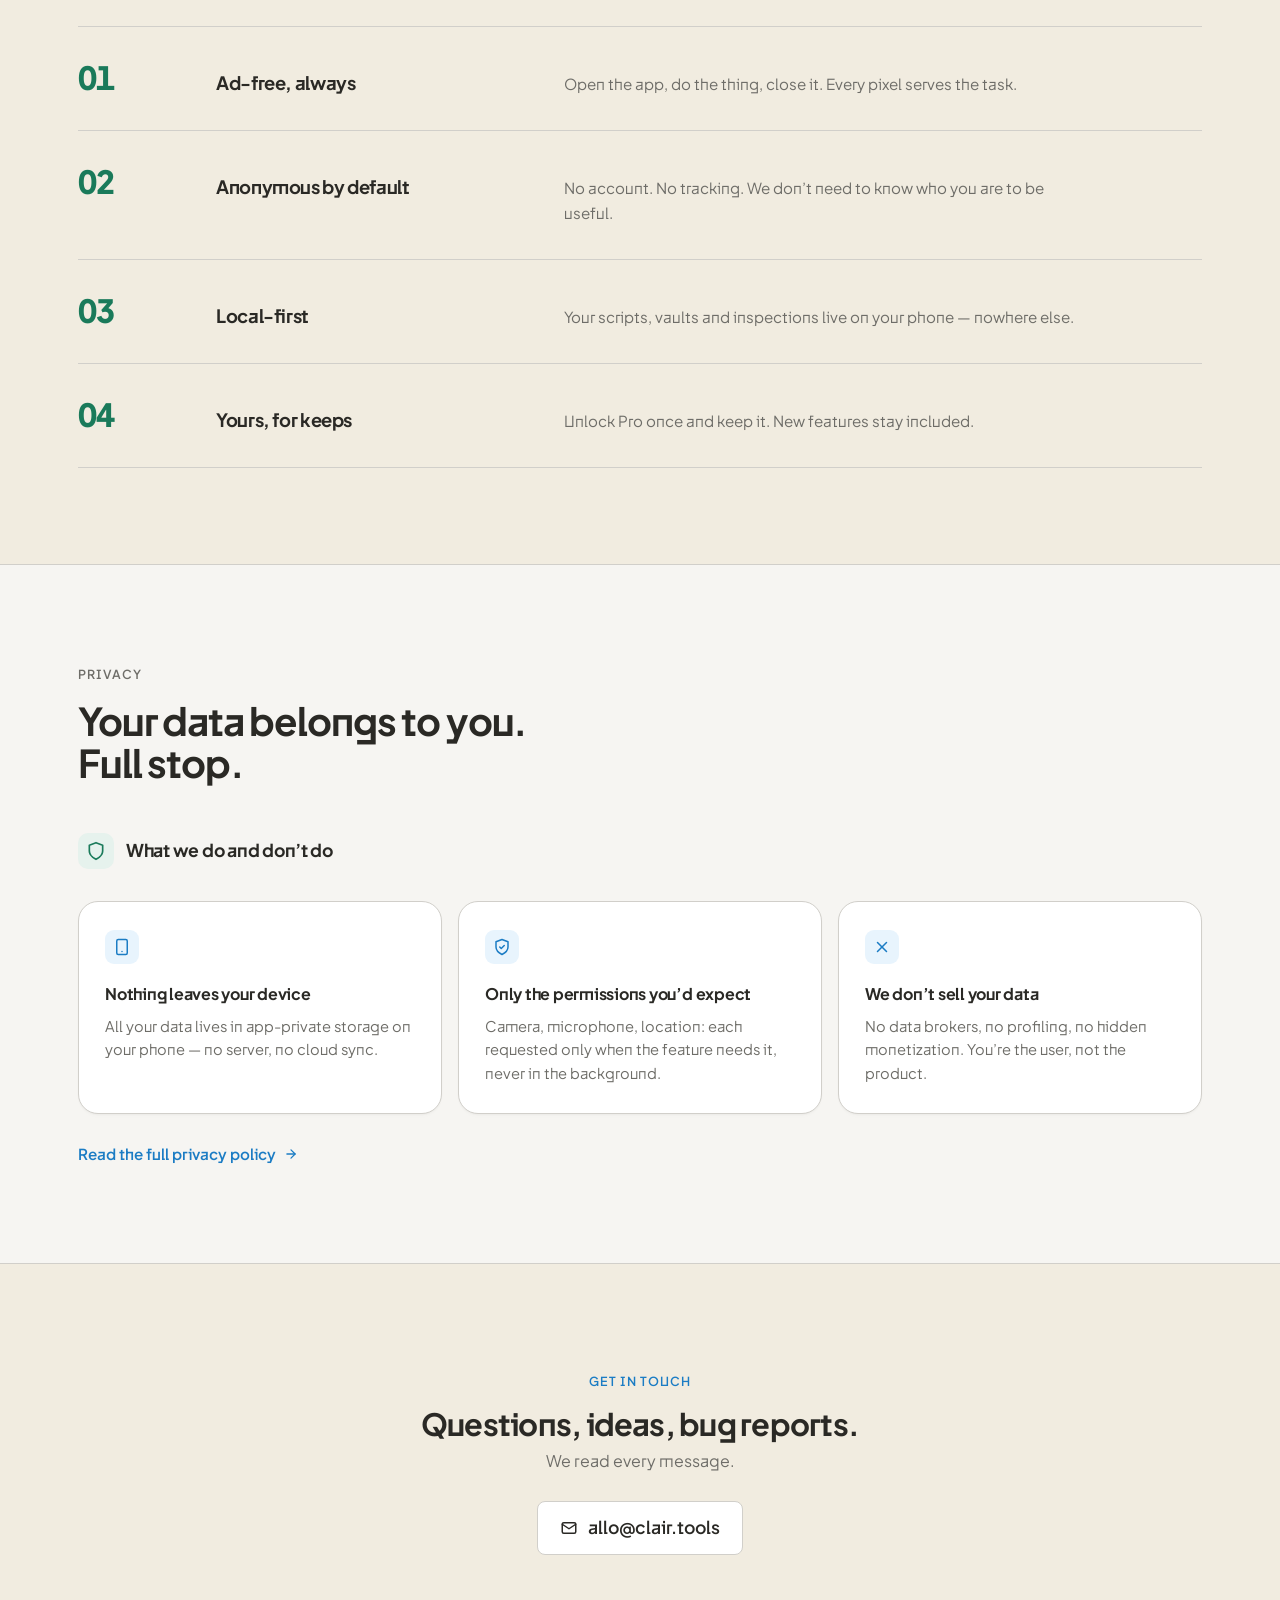
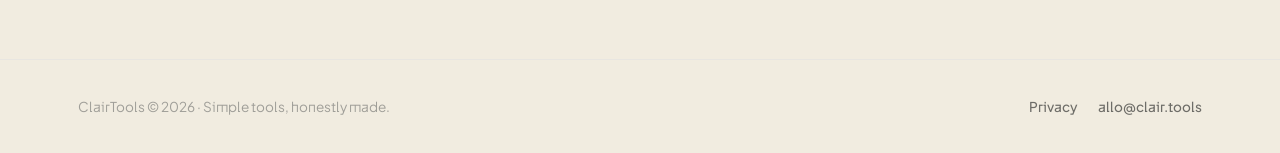
==== commit 5068c851: "Add upcoming ZuluTone app to the catalogue - ZuluTone chapter (data-app=zulutone): audio-first offli" ====
--- a/index.html
+++ b/index.html
@@ -615,6 +615,73 @@
             </div>
         </div>
     </article>
+
+    <!-- ── 08 · ZuluTone ──────────────────────────────────────── -->
+    <article class="chapter" data-app="zulutone" id="zulutone">
+        <div class="container chapter-inner">
+            <div class="chapter-head">
+                <img class="chapter-icon" src="img/icon-zulutone.png" alt="ZuluTone icon" width="72" height="72">
+                <span class="chapter-eyebrow">
+                    <span class="en">For focus</span><span class="fr">Pour la concentration</span><span class="es">Para concentración</span><span class="pt">Para foco</span>
+                </span>
+            </div>
+            <h3 class="chapter-name">ZuluTone</h3>
+            <p class="chapter-tagline">
+                <span class="en">A timer you can hear. Voice and tone cues at the right moment &mdash; no screen-watching.</span>
+                <span class="fr">Une minuterie que tu entends. Des cues vocales et sonores au bon moment &mdash; sans surveiller l&rsquo;écran.</span>
+                <span class="es">Un temporizador que puedes oír. Avisos de voz y tono en el momento justo &mdash; sin mirar la pantalla.</span>
+                <span class="pt">Um cronômetro que você ouve. Avisos de voz e tom no momento certo &mdash; sem olhar a tela.</span>
+            </p>
+            <div class="chapter-grid">
+                <div class="chapter-info">
+                    <ul class="app-features">
+                        <li><span class="en">Countdown, stopwatch, intervals &amp; sequences &mdash; one app</span><span class="fr">Minuterie, chronomètre, intervalles et séquences &mdash; une seule app</span><span class="es">Cuenta atrás, cronómetro, intervalos y secuencias &mdash; una sola app</span><span class="pt">Contagem regressiva, cronômetro, intervalos e sequências &mdash; um só app</span></li>
+                        <li><span class="en">Voice, tone &amp; vibration cues you hear &mdash; hands free</span><span class="fr">Cues vocales, sonores et vibratoires que tu entends &mdash; mains libres</span><span class="es">Avisos de voz, tono y vibración que oyes &mdash; manos libres</span><span class="pt">Avisos de voz, tom e vibração que você ouve &mdash; mãos livres</span></li>
+                        <li><span class="en">Reusable cue plans with a live run preview</span><span class="fr">Plans de cues réutilisables avec aperçu du déroulement</span><span class="es">Planes de avisos reutilizables con vista previa</span><span class="pt">Planos de avisos reutilizáveis com pré-visualização</span></li>
+                        <li><span class="en">Saved presets with one-tap quick start</span><span class="fr">Préréglages enregistrés, démarrage en un geste</span><span class="es">Presets guardados con inicio en un toque</span><span class="pt">Predefinições salvas com início em um toque</span></li>
+                        <li><span class="en">Sound-activated stopwatch &mdash; foreground only, nothing recorded</span><span class="fr">Chronomètre activé par le son &mdash; au premier plan, rien n&rsquo;est enregistré</span><span class="es">Cronómetro activado por sonido &mdash; solo en primer plano, no se graba nada</span><span class="pt">Cronômetro ativado por som &mdash; só em primeiro plano, nada é gravado</span></li>
+                        <li><span class="en">Fully offline &mdash; no account, no ads, no cloud</span><span class="fr">100% hors ligne &mdash; pas de compte, pas de pub, pas de cloud</span><span class="es">100% sin conexión &mdash; sin cuenta, sin anuncios, sin nube</span><span class="pt">100% offline &mdash; sem conta, sem anúncios, sem nuvem</span></li>
+                    </ul>
+                    <div class="chapter-cta">
+                        <span class="btn btn-disabled" aria-disabled="true">
+                            <span class="en">Coming soon</span>
+                            <span class="fr">Bientôt disponible</span>
+                            <span class="es">Próximamente</span>
+                            <span class="pt">Em breve</span>
+                        </span>
+                    </div>
+                </div>
+                <div class="chapter-media">
+                    <div class="phone-carousel" aria-label="ZuluTone screenshots">
+                        <div class="phone-frame">
+                            <img class="screenshot-light" src="img/zulutone-light.png" alt="ZuluTone home with countdown and recent presets" loading="lazy">
+                            <img class="screenshot-dark" src="img/zulutone-dark.png" alt="ZuluTone home with countdown and recent presets" loading="lazy">
+                        </div>
+                        <div class="phone-frame">
+                            <img class="screenshot-light" src="img/zulutone-2-light.png" alt="ZuluTone running countdown with live dial and controls" loading="lazy">
+                            <img class="screenshot-dark" src="img/zulutone-2-dark.png" alt="ZuluTone running countdown with live dial and controls" loading="lazy">
+                        </div>
+                        <div class="phone-frame">
+                            <img class="screenshot-light" src="img/zulutone-3-light.png" alt="ZuluTone interval builder with work and rest rounds" loading="lazy">
+                            <img class="screenshot-dark" src="img/zulutone-3-dark.png" alt="ZuluTone interval builder with work and rest rounds" loading="lazy">
+                        </div>
+                        <div class="phone-frame">
+                            <img class="screenshot-light" src="img/zulutone-4-light.png" alt="ZuluTone named sequence builder" loading="lazy">
+                            <img class="screenshot-dark" src="img/zulutone-4-dark.png" alt="ZuluTone named sequence builder" loading="lazy">
+                        </div>
+                        <div class="phone-frame">
+                            <img class="screenshot-light" src="img/zulutone-5-light.png" alt="ZuluTone saved presets library" loading="lazy">
+                            <img class="screenshot-dark" src="img/zulutone-5-dark.png" alt="ZuluTone saved presets library" loading="lazy">
+                        </div>
+                        <div class="phone-frame">
+                            <img class="screenshot-light" src="img/zulutone-6-light.png" alt="ZuluTone cue plan editor with run preview" loading="lazy">
+                            <img class="screenshot-dark" src="img/zulutone-6-dark.png" alt="ZuluTone cue plan editor with run preview" loading="lazy">
+                        </div>
+                    </div>
+                </div>
+            </div>
+        </div>
+    </article>
     </div><!-- /#app-detail -->
 </section>
 
